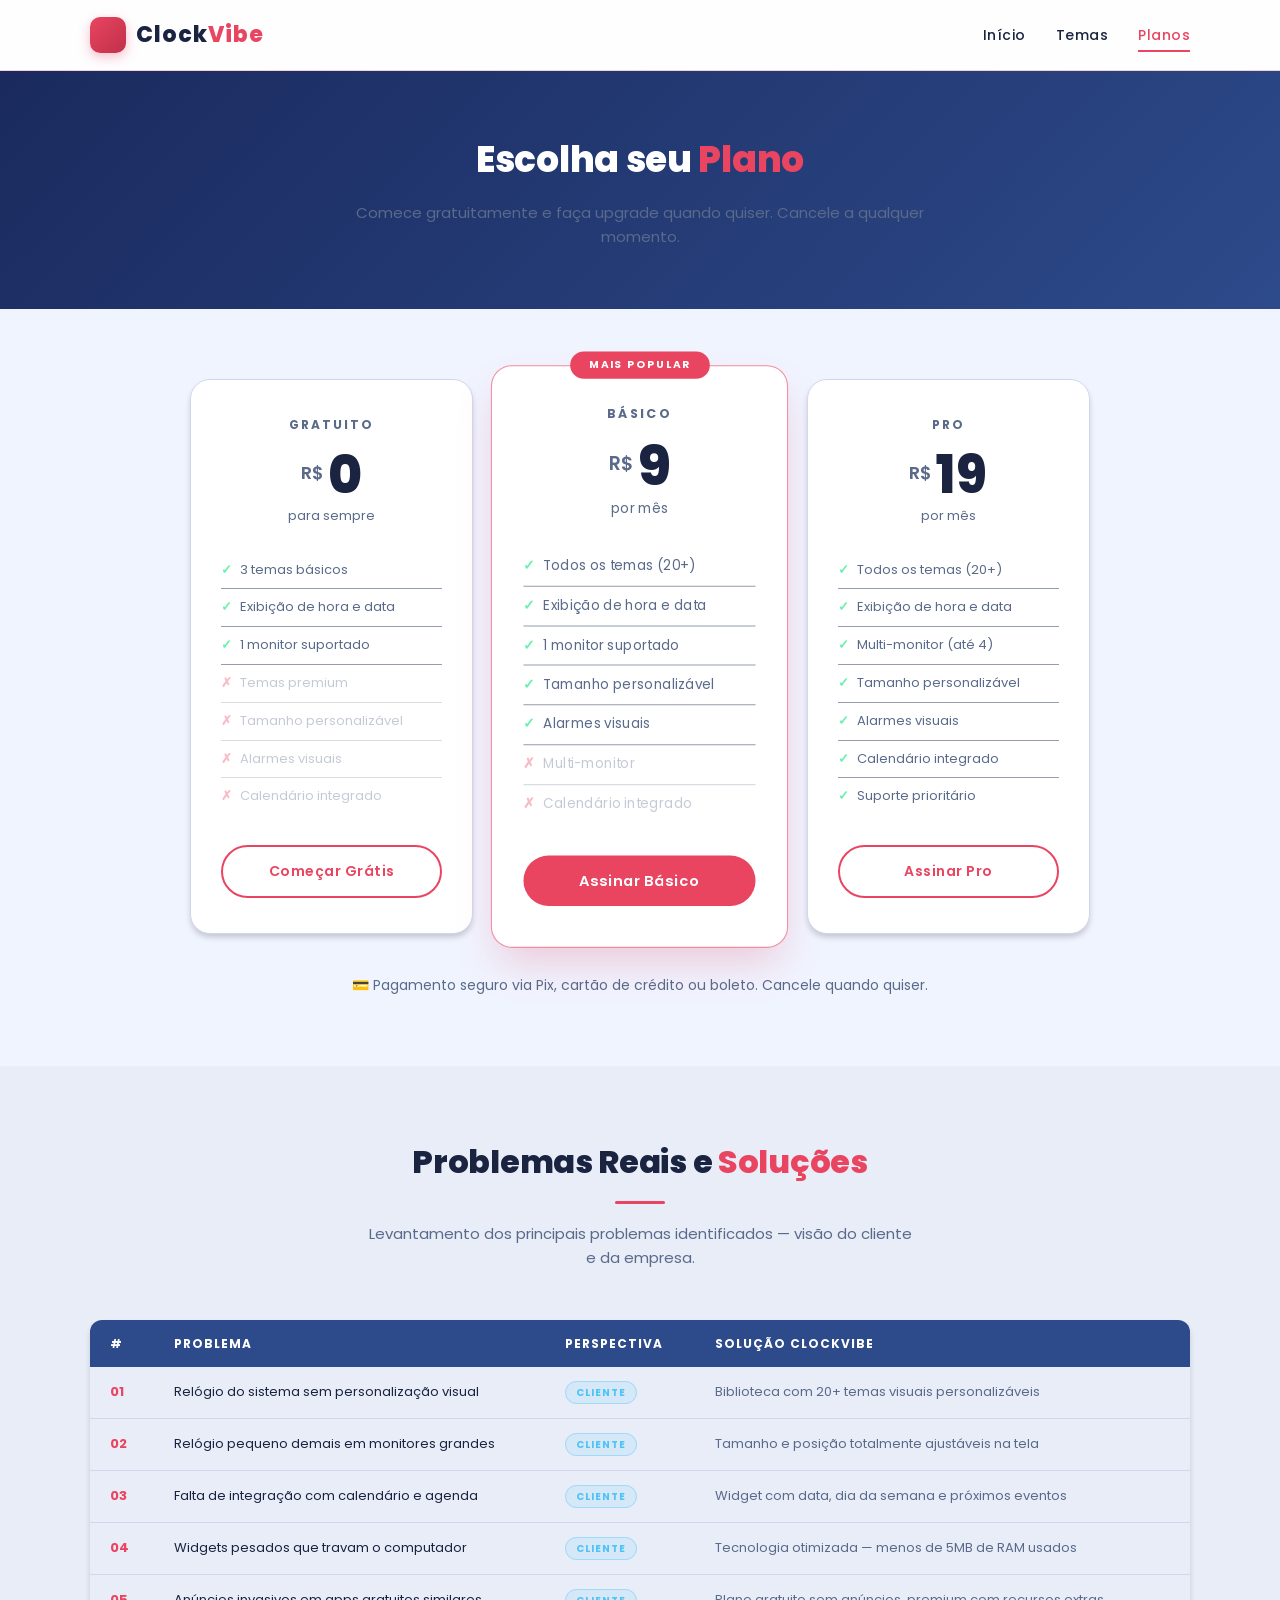
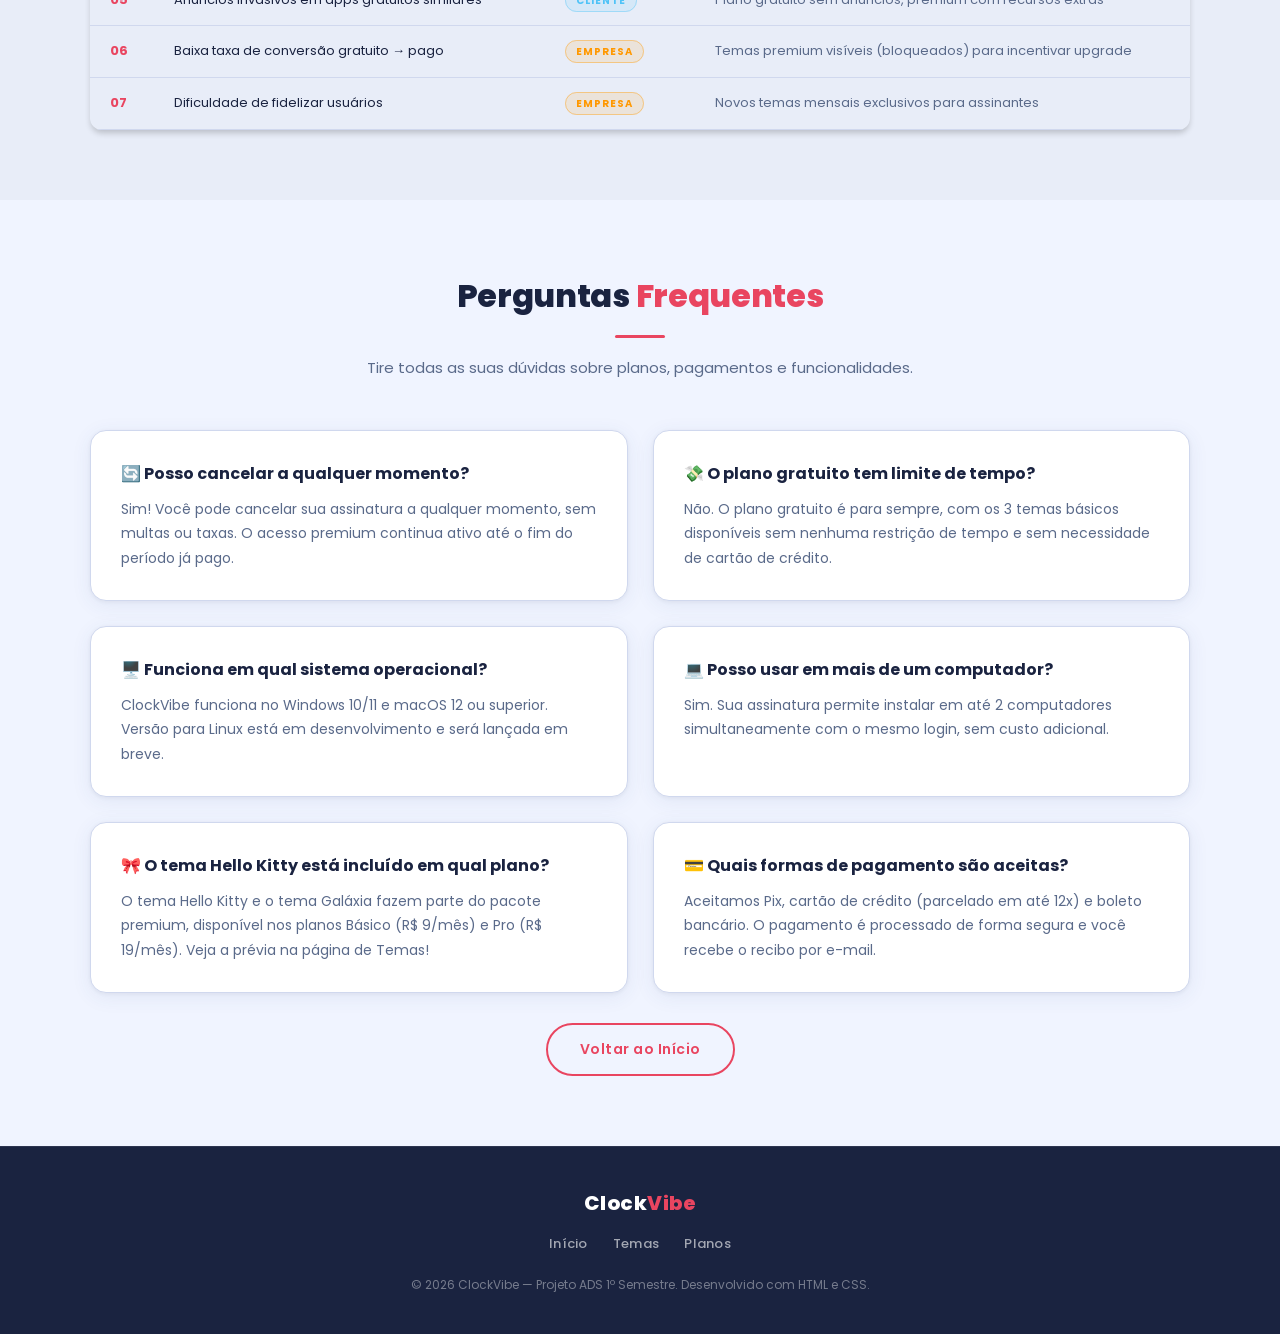
==== planos.html @ 9e8226c7 "Adicionar planos.html — Projeto ADS" ====
<!DOCTYPE html>
<html lang="pt-BR">
<head>
    <meta charset="UTF-8">
    <meta name="viewport" content="width=device-width, initial-scale=1.0">
    <title>Planos — ClockVibe</title>
    <link href="https://fonts.googleapis.com/css2?family=Poppins:wght@300;400;500;600;700;800&display=swap" rel="stylesheet">
    <link rel="stylesheet" href="css/style.css">
</head>
<body>

    <!-- ===== CABEÇALHO ===== -->
    <header>
        <div class="header-container">
            <a href="index.html" class="logo">
                <div class="logo-icone-box">
                    <i class="fa-solid fa-clock"></i>
                </div>
                <span class="logo-texto">Clock<span>Vibe</span></span>
            </a>
            <nav>
                <ul>
                    <li><a href="index.html">Início</a></li>
                    <li><a href="temas.html">Temas</a></li>
                    <li><a href="planos.html" class="ativo">Planos</a></li>
                </ul>
            </nav>
        </div>
    </header>

    <!-- ===== HERO DA PÁGINA ===== -->
    <div class="page-hero">
        <h1>Escolha seu <span>Plano</span></h1>
        <p>Comece gratuitamente e faça upgrade quando quiser. Cancele a qualquer momento.</p>
    </div>

    <!-- ===== PLANOS ===== -->
    <section>
        <div class="container">
            <div class="grade-planos">

                <!-- Plano Gratuito -->
                <div class="plano-card">
                    <div class="plano-nome">Gratuito</div>
                    <div class="plano-preco">
                        <span class="cifrao">R$</span>
                        <span class="valor">0</span>
                        <span class="periodo">para sempre</span>
                    </div>
                    <ul class="plano-lista">
                        <li>3 temas básicos</li>
                        <li>Exibição de hora e data</li>
                        <li>1 monitor suportado</li>
                        <li class="indisponivel">Temas premium</li>
                        <li class="indisponivel">Tamanho personalizável</li>
                        <li class="indisponivel">Alarmes visuais</li>
                        <li class="indisponivel">Calendário integrado</li>
                    </ul>
                    <a href="temas.html" class="btn btn-outline" style="width: 100%; text-align: center;">Começar Grátis</a>
                </div>

                <!-- Plano Básico (destaque) -->
                <div class="plano-card destaque">
                    <span class="plano-popular">Mais Popular</span>
                    <div class="plano-nome">Básico</div>
                    <div class="plano-preco">
                        <span class="cifrao">R$</span>
                        <span class="valor">9</span>
                        <span class="periodo">por mês</span>
                    </div>
                    <ul class="plano-lista">
                        <li>Todos os temas (20+)</li>
                        <li>Exibição de hora e data</li>
                        <li>1 monitor suportado</li>
                        <li>Tamanho personalizável</li>
                        <li>Alarmes visuais</li>
                        <li class="indisponivel">Multi-monitor</li>
                        <li class="indisponivel">Calendário integrado</li>
                    </ul>
                    <a href="temas.html" class="btn btn-primario" style="width: 100%; text-align: center;">Assinar Básico</a>
                </div>

                <!-- Plano Pro -->
                <div class="plano-card">
                    <div class="plano-nome">Pro</div>
                    <div class="plano-preco">
                        <span class="cifrao">R$</span>
                        <span class="valor">19</span>
                        <span class="periodo">por mês</span>
                    </div>
                    <ul class="plano-lista">
                        <li>Todos os temas (20+)</li>
                        <li>Exibição de hora e data</li>
                        <li>Multi-monitor (até 4)</li>
                        <li>Tamanho personalizável</li>
                        <li>Alarmes visuais</li>
                        <li>Calendário integrado</li>
                        <li>Suporte prioritário</li>
                    </ul>
                    <a href="temas.html" class="btn btn-outline" style="width: 100%; text-align: center;">Assinar Pro</a>
                </div>

            </div>

            <!-- Nota sobre pagamento -->
            <div class="centralizado" style="margin-top: 40px;">
                <p style="color: var(--cor-texto-suave); font-size: 14px;">
                    💳 Pagamento seguro via Pix, cartão de crédito ou boleto. Cancele quando quiser.
                </p>
            </div>
        </div>
    </section>

    <!-- ===== PROBLEMAS E SOLUÇÕES (tabela completa) ===== -->
    <section class="secao-escura">
        <div class="container">
            <div class="titulo-secao">
                <h2>Problemas Reais e <span>Soluções</span></h2>
                <div class="linha-divisoria"></div>
                <p>Levantamento dos principais problemas identificados — visão do cliente e da empresa.</p>
            </div>

            <table class="tabela-problemas">
                <thead>
                    <tr>
                        <th>#</th>
                        <th>Problema</th>
                        <th>Perspectiva</th>
                        <th>Solução ClockVibe</th>
                    </tr>
                </thead>
                <tbody>
                    <tr>
                        <td style="color: var(--cor-destaque); font-weight: 700;">01</td>
                        <td style="color: var(--cor-texto);">Relógio do sistema sem personalização visual</td>
                        <td><span class="tag-cliente">Cliente</span></td>
                        <td>Biblioteca com 20+ temas visuais personalizáveis</td>
                    </tr>
                    <tr>
                        <td style="color: var(--cor-destaque); font-weight: 700;">02</td>
                        <td style="color: var(--cor-texto);">Relógio pequeno demais em monitores grandes</td>
                        <td><span class="tag-cliente">Cliente</span></td>
                        <td>Tamanho e posição totalmente ajustáveis na tela</td>
                    </tr>
                    <tr>
                        <td style="color: var(--cor-destaque); font-weight: 700;">03</td>
                        <td style="color: var(--cor-texto);">Falta de integração com calendário e agenda</td>
                        <td><span class="tag-cliente">Cliente</span></td>
                        <td>Widget com data, dia da semana e próximos eventos</td>
                    </tr>
                    <tr>
                        <td style="color: var(--cor-destaque); font-weight: 700;">04</td>
                        <td style="color: var(--cor-texto);">Widgets pesados que travam o computador</td>
                        <td><span class="tag-cliente">Cliente</span></td>
                        <td>Tecnologia otimizada — menos de 5MB de RAM usados</td>
                    </tr>
                    <tr>
                        <td style="color: var(--cor-destaque); font-weight: 700;">05</td>
                        <td style="color: var(--cor-texto);">Anúncios invasivos em apps gratuitos similares</td>
                        <td><span class="tag-cliente">Cliente</span></td>
                        <td>Plano gratuito sem anúncios, premium com recursos extras</td>
                    </tr>
                    <tr>
                        <td style="color: var(--cor-destaque); font-weight: 700;">06</td>
                        <td style="color: var(--cor-texto);">Baixa taxa de conversão gratuito → pago</td>
                        <td><span class="tag-empresa">Empresa</span></td>
                        <td>Temas premium visíveis (bloqueados) para incentivar upgrade</td>
                    </tr>
                    <tr>
                        <td style="color: var(--cor-destaque); font-weight: 700;">07</td>
                        <td style="color: var(--cor-texto);">Dificuldade de fidelizar usuários</td>
                        <td><span class="tag-empresa">Empresa</span></td>
                        <td>Novos temas mensais exclusivos para assinantes</td>
                    </tr>
                </tbody>
            </table>
        </div>
    </section>

    <!-- ===== FAQ ===== -->
    <section>
        <div class="container">
            <div class="titulo-secao">
                <h2>Perguntas <span>Frequentes</span></h2>
                <div class="linha-divisoria"></div>
                <p>Tire todas as suas dúvidas sobre planos, pagamentos e funcionalidades.</p>
            </div>

            <div class="grid-2">
                <div class="card">
                    <h3>🔄 Posso cancelar a qualquer momento?</h3>
                    <p>Sim! Você pode cancelar sua assinatura a qualquer momento, sem multas ou taxas. O acesso premium continua ativo até o fim do período já pago.</p>
                </div>
                <div class="card">
                    <h3>💸 O plano gratuito tem limite de tempo?</h3>
                    <p>Não. O plano gratuito é para sempre, com os 3 temas básicos disponíveis sem nenhuma restrição de tempo e sem necessidade de cartão de crédito.</p>
                </div>
                <div class="card">
                    <h3>🖥️ Funciona em qual sistema operacional?</h3>
                    <p>ClockVibe funciona no Windows 10/11 e macOS 12 ou superior. Versão para Linux está em desenvolvimento e será lançada em breve.</p>
                </div>
                <div class="card">
                    <h3>💻 Posso usar em mais de um computador?</h3>
                    <p>Sim. Sua assinatura permite instalar em até 2 computadores simultaneamente com o mesmo login, sem custo adicional.</p>
                </div>
                <div class="card">
                    <h3>🎀 O tema Hello Kitty está incluído em qual plano?</h3>
                    <p>O tema Hello Kitty e o tema Galáxia fazem parte do pacote premium, disponível nos planos Básico (R$ 9/mês) e Pro (R$ 19/mês). Veja a prévia na página de Temas!</p>
                </div>
                <div class="card">
                    <h3>💳 Quais formas de pagamento são aceitas?</h3>
                    <p>Aceitamos Pix, cartão de crédito (parcelado em até 12x) e boleto bancário. O pagamento é processado de forma segura e você recebe o recibo por e-mail.</p>
                </div>
            </div>

            <div class="centralizado margem-topo">
                <a href="index.html" class="btn btn-outline">Voltar ao Início</a>
            </div>
        </div>
    </section>

    <!-- ===== RODAPÉ ===== -->
    <footer>
        <div class="footer-container">
            <div class="footer-logo">Clock<span>Vibe</span></div>
            <div class="footer-links">
                <a href="index.html">Início</a>
                <a href="temas.html">Temas</a>
                <a href="planos.html">Planos</a>
            </div>
            <p class="footer-copy">© 2026 ClockVibe — Projeto ADS 1º Semestre. Desenvolvido com HTML e CSS.</p>
        </div>
    </footer>

</body>
</html>
---- css/style.css ----
/* ============================================
   ClockVibe — Estilos Globais (Versão Melhorada)
   Projeto ADS — 1º Semestre
   Melhorias: Google Fonts (Poppins), sombras suaves,
   scroll suave, glassmorphism, animação de pulso
   ============================================ */

/* Scroll suave em toda a página */
html {
    scroll-behavior: smooth;
}

/* Reset básico */
* {
    margin: 0;
    padding: 0;
    box-sizing: border-box;
}

/* Variáveis de cor — Versão Clara e Moderna */
:root {
    --cor-primaria: #f0f4ff;       /* fundo geral: azul bem claro */
    --cor-secundaria: #e8edf8;     /* fundo alternado: levemente mais escuro */
    --cor-destaque: #e94560;       /* vermelho-rosa vibrante */
    --cor-destaque2: #2d4a8a;      /* azul médio para gradientes */
    --cor-texto: #1a2340;          /* texto principal: azul-escuro legível */
    --cor-texto-suave: #5a6a8a;    /* texto secundário: azul-acinzentado */
    --cor-branco: #ffffff;
    --cor-card: #ffffff;           /* cards brancos com sombra */
    --cor-borda: #d0d8ee;          /* borda suave azulada */
    /* Fonte melhorada: Poppins do Google Fonts */
    --fonte-principal: 'Poppins', 'Segoe UI', Tahoma, sans-serif;
}

/* Corpo da página */
body {
    font-family: var(--fonte-principal);
    background-color: var(--cor-primaria);
    color: var(--cor-texto);
    line-height: 1.6;
}

/* ============================================
   CABEÇALHO / NAVEGAÇÃO
   ============================================ */

header {
    background-color: rgba(255, 255, 255, 0.88);
    /* Glassmorphism no header */
    backdrop-filter: blur(12px);
    -webkit-backdrop-filter: blur(12px);
    border-bottom: 1px solid rgba(233, 69, 96, 0.25);
    padding: 0 40px;
    position: sticky;
    top: 0;
    z-index: 100;
}

.header-container {
    max-width: 1100px;
    margin: 0 auto;
    display: flex;
    align-items: center;
    justify-content: space-between;
    height: 70px;
}

.logo {
    display: flex;
    align-items: center;
    gap: 10px;
    text-decoration: none;
}

.logo-icone {
    font-size: 28px;
}

.logo-texto {
    font-size: 22px;
    font-weight: 800;
    color: var(--cor-texto);
    letter-spacing: 1px;
}

.logo-texto span {
    color: var(--cor-destaque);
}

nav ul {
    list-style: none;
    display: flex;
    gap: 30px;
}

nav ul li a {
    text-decoration: none;
    color: var(--cor-texto);
    font-size: 14px;
    font-weight: 500;
    padding: 5px 0;
    border-bottom: 2px solid transparent;
    transition: color 0.3s, border-color 0.3s;
    letter-spacing: 0.5px;
}

nav ul li a:hover,
nav ul li a.ativo {
    color: var(--cor-destaque);
    border-bottom-color: var(--cor-destaque);
}

/* ============================================
   HERO — SEÇÃO PRINCIPAL
   ============================================ */

.hero {
    background: linear-gradient(135deg, #1a2a5e 0%, #2d4a8a 50%, #e94560 100%);
    padding: 80px 40px;
    text-align: center;
}

.hero-container {
    max-width: 800px;
    margin: 0 auto;
}

.hero-badge {
    display: inline-block;
    background-color: var(--cor-destaque);
    color: var(--cor-branco);
    font-size: 11px;
    font-weight: 700;
    letter-spacing: 2px;
    text-transform: uppercase;
    padding: 5px 16px;
    border-radius: 50px;
    margin-bottom: 20px;
}

.hero h1 {
    font-size: 48px;
    font-weight: 800;
    color: var(--cor-branco);
    margin-bottom: 20px;
    line-height: 1.2;
    letter-spacing: -0.5px;
}

.hero h1 span {
    color: var(--cor-destaque);
}

.hero p {
    font-size: 17px;
    color: var(--cor-texto-suave);
    margin-bottom: 35px;
    max-width: 600px;
    margin-left: auto;
    margin-right: auto;
    font-weight: 400;
}

/* Relógio decorativo com animação de pulso */
.relogio-demo {
    background-color: rgba(0, 0, 0, 0.4);
    border: 1px solid rgba(233, 69, 96, 0.5);
    border-radius: 20px;
    padding: 30px 50px;
    display: inline-block;
    margin-bottom: 35px;
    /* Glassmorphism */
    backdrop-filter: blur(10px);
    -webkit-backdrop-filter: blur(10px);
    /* Animação de pulso */
    animation: pulso 3s infinite ease-in-out;
}

/* Animação de pulso — @keyframes */
@keyframes pulso {
    0%   { transform: scale(1);    box-shadow: 0 0 20px rgba(233, 69, 96, 0.2); }
    50%  { transform: scale(1.02); box-shadow: 0 0 45px rgba(233, 69, 96, 0.5); }
    100% { transform: scale(1);    box-shadow: 0 0 20px rgba(233, 69, 96, 0.2); }
}

.relogio-demo .hora {
    font-size: 64px;
    font-weight: 300;
    letter-spacing: 8px;
    color: var(--cor-destaque);
    font-variant-numeric: tabular-nums;
}

.relogio-demo .data {
    font-size: 14px;
    color: var(--cor-texto-suave);
    letter-spacing: 3px;
    text-transform: uppercase;
    margin-top: 5px;
    font-weight: 400;
}

/* ============================================
   BOTÕES (arredondados — pill style)
   ============================================ */

.btn {
    display: inline-block;
    padding: 13px 32px;
    border-radius: 50px;
    font-size: 14px;
    font-weight: 600;
    text-decoration: none;
    transition: transform 0.2s, box-shadow 0.2s, background-color 0.3s;
    cursor: pointer;
    letter-spacing: 0.5px;
}

.btn:hover {
    transform: translateY(-3px);
    box-shadow: 0 8px 25px rgba(0, 0, 0, 0.3);
}

.btn-primario {
    background-color: var(--cor-destaque);
    color: var(--cor-branco);
}

.btn-primario:hover {
    background-color: #c73652;
}

.btn-secundario {
    background-color: transparent;
    color: var(--cor-branco);
    border: 2px solid rgba(255, 255, 255, 0.6);
}

.btn-secundario:hover {
    background-color: rgba(255, 255, 255, 0.1);
    border-color: var(--cor-branco);
}

.btn-outline {
    background-color: transparent;
    color: var(--cor-destaque);
    border: 2px solid var(--cor-destaque);
}

.btn-outline:hover {
    background-color: var(--cor-destaque);
    color: var(--cor-branco);
}

.grupo-botoes {
    display: flex;
    gap: 15px;
    justify-content: center;
    flex-wrap: wrap;
}

/* ============================================
   SEÇÕES GERAIS
   ============================================ */

section {
    padding: 70px 40px;
}

.container {
    max-width: 1100px;
    margin: 0 auto;
}

.titulo-secao {
    text-align: center;
    margin-bottom: 50px;
}

.titulo-secao h2 {
    font-size: 32px;
    font-weight: 800;
    color: var(--cor-texto);
    margin-bottom: 12px;
    letter-spacing: -0.3px;
}

.titulo-secao h2 span {
    color: var(--cor-destaque);
}

.titulo-secao p {
    font-size: 15px;
    color: var(--cor-texto-suave);
    max-width: 550px;
    margin: 0 auto;
    font-weight: 400;
}

.linha-divisoria {
    width: 50px;
    height: 3px;
    background-color: var(--cor-destaque);
    margin: 14px auto 18px;
    border-radius: 2px;
}

/* ============================================
   CARDS (com sombras suaves melhoradas)
   ============================================ */

.grid-3 {
    display: grid;
    grid-template-columns: repeat(3, 1fr);
    gap: 25px;
}

.grid-2 {
    display: grid;
    grid-template-columns: repeat(2, 1fr);
    gap: 25px;
}

.card {
    background-color: var(--cor-card);
    border: 1px solid var(--cor-borda);
    border-radius: 16px;
    padding: 30px;
    /* Sombra suave em camadas */
    box-shadow: 0 4px 20px rgba(45, 74, 138, 0.08), 0 1px 4px rgba(0,0,0,0.05);
    transition: transform 0.3s, box-shadow 0.3s, border-color 0.3s;
}

.card:hover {
    transform: translateY(-6px);
    border-color: rgba(233, 69, 96, 0.3);
    /* Sombra mais intensa no hover */
    box-shadow: 0 20px 40px -8px rgba(45, 74, 138, 0.18), 0 8px 16px -4px rgba(233, 69, 96, 0.12);
}

.card-icone {
    font-size: 36px;
    margin-bottom: 15px;
}

.card h3 {
    font-size: 16px;
    font-weight: 700;
    color: var(--cor-texto);
    margin-bottom: 10px;
}

.card p {
    font-size: 14px;
    color: var(--cor-texto-suave); /* já é azul-acinzentado legível */
    line-height: 1.75;
    font-weight: 400;
}

/* ============================================
   SEÇÃO DE PROBLEMAS E SOLUÇÕES
   ============================================ */

.secao-escura {
    background-color: #e8edf8;
}

.problema-item {
    background-color: #ffffff;
    backdrop-filter: none;
    border-left: 4px solid var(--cor-destaque);
    border-radius: 0 12px 12px 0;
    padding: 20px 25px;
    margin-bottom: 16px;
    box-shadow: 0 4px 6px -1px rgba(0, 0, 0, 0.2);
    transition: transform 0.2s;
}

.problema-item:hover {
    transform: translateX(4px);
}

.problema-item h4 {
    font-size: 15px;
    font-weight: 700;
    color: var(--cor-texto);
    margin-bottom: 6px;
}

.problema-item p {
    font-size: 14px;
    color: var(--cor-texto-suave);
    margin-bottom: 10px;
    font-weight: 400;
}

.solucao-tag {
    display: inline-block;
    background-color: rgba(233, 69, 96, 0.12);
    color: var(--cor-destaque);
    font-size: 12px;
    font-weight: 600;
    padding: 4px 14px;
    border-radius: 50px;
    border: 1px solid rgba(233, 69, 96, 0.4);
}

/* ============================================
   TEMAS DE RELÓGIO
   ============================================ */

.grade-temas {
    display: grid;
    grid-template-columns: repeat(3, 1fr);
    gap: 25px;
}

.tema-card {
    border-radius: 16px;
    overflow: hidden;
    border: 1px solid var(--cor-borda);
    box-shadow: 0 4px 6px -1px rgba(0, 0, 0, 0.2);
    transition: transform 0.3s, box-shadow 0.3s, border-color 0.3s;
    cursor: pointer;
}

.tema-card:hover {
    transform: translateY(-8px);
    border-color: rgba(233, 69, 96, 0.5);
    box-shadow: 0 20px 40px -8px rgba(0, 0, 0, 0.5);
}

.tema-preview {
    padding: 30px 20px;
    text-align: center;
    min-height: 140px;
    display: flex;
    flex-direction: column;
    align-items: center;
    justify-content: center;
}

.tema-preview .hora-tema {
    font-size: 36px;
    font-weight: 300;
    letter-spacing: 4px;
    margin-bottom: 5px;
    font-family: 'Poppins', sans-serif;
}

.tema-preview .data-tema {
    font-size: 11px;
    letter-spacing: 2px;
    text-transform: uppercase;
    opacity: 0.7;
}

/* Tema Noturno */
.tema-noturno .tema-preview {
    background: linear-gradient(135deg, #0d0d1a, #1a0533);
}
.tema-noturno .hora-tema { color: #e94560; }
.tema-noturno .data-tema { color: #a080c0; }

/* Tema Oceano */
.tema-oceano .tema-preview {
    background: linear-gradient(135deg, #0a1628, #0d3b6e);
}
.tema-oceano .hora-tema { color: #4fc3f7; }
.tema-oceano .data-tema { color: #81d4fa; }

/* Tema Floresta */
.tema-floresta .tema-preview {
    background: linear-gradient(135deg, #0d1f0d, #1b4332);
}
.tema-floresta .hora-tema { color: #69f0ae; }
.tema-floresta .data-tema { color: #a5d6a7; }

/* Tema Pôr do Sol */
.tema-pordosol .tema-preview {
    background: linear-gradient(135deg, #1a0a00, #3d1a00);
}
.tema-pordosol .hora-tema { color: #ff9800; }
.tema-pordosol .data-tema { color: #ffcc80; }

/* Tema Minimalista */
.tema-minimalista .tema-preview {
    background: linear-gradient(135deg, #1a1a1a, #2d2d2d);
}
.tema-minimalista .hora-tema { color: #ffffff; }
.tema-minimalista .data-tema { color: #888888; }

/* Tema Neon */
.tema-neon .tema-preview {
    background: linear-gradient(135deg, #000000, #0a0a1a);
}
.tema-neon .hora-tema { color: #00ff88; text-shadow: 0 0 12px #00ff88; }
.tema-neon .data-tema { color: #00ccff; text-shadow: 0 0 6px #00ccff; }

/* Tema Hello Kitty */
.tema-hellokitty .tema-preview {
    background: linear-gradient(135deg, #ffe0f0, #ffb3d9);
}
.tema-hellokitty .hora-tema { color: #d63384; font-weight: 700; }
.tema-hellokitty .data-tema { color: #e91e8c; }
.tema-hellokitty .tema-preview::after {
    content: '🎀';
    font-size: 26px;
    display: block;
    margin-top: 8px;
}

/* Tema Galáxia */
.tema-galaxia .tema-preview {
    background: linear-gradient(135deg, #0d0221, #1a0533, #2d1b69);
}
.tema-galaxia .hora-tema { color: #e040fb; text-shadow: 0 0 14px #e040fb; }
.tema-galaxia .data-tema { color: #b39ddb; }

/* Glassmorphism na info do tema */
.tema-info {
    background-color: #ffffff;
    backdrop-filter: none;
    border-top: 1px solid var(--cor-borda);
    padding: 15px 20px;
    display: flex;
    align-items: center;
    justify-content: space-between;
}

.tema-info h4 {
    font-size: 14px;
    font-weight: 700;
    color: var(--cor-texto);
}

.tema-badge {
    font-size: 10px;
    font-weight: 700;
    padding: 3px 12px;
    border-radius: 50px;
    text-transform: uppercase;
    letter-spacing: 1px;
}

.badge-gratis {
    background-color: rgba(105, 240, 174, 0.12);
    color: #69f0ae;
    border: 1px solid rgba(105, 240, 174, 0.4);
}

.badge-premium {
    background-color: rgba(233, 69, 96, 0.12);
    color: var(--cor-destaque);
    border: 1px solid rgba(233, 69, 96, 0.4);
}

/* ============================================
   PLANOS DE ASSINATURA
   ============================================ */

.grade-planos {
    display: grid;
    grid-template-columns: repeat(3, 1fr);
    gap: 25px;
    max-width: 900px;
    margin: 0 auto;
}

.plano-card {
    background-color: #ffffff;
    backdrop-filter: none;
    border: 1px solid var(--cor-borda);
    border-radius: 20px;
    padding: 35px 30px;
    text-align: center;
    position: relative;
    box-shadow: 0 4px 6px -1px rgba(0, 0, 0, 0.2);
    transition: transform 0.3s, box-shadow 0.3s;
}

.plano-card:hover {
    transform: translateY(-6px);
    box-shadow: 0 20px 40px -8px rgba(0, 0, 0, 0.4);
}

.plano-card.destaque {
    border-color: rgba(233, 69, 96, 0.6);
    transform: scale(1.05);
    box-shadow: 0 20px 40px -8px rgba(233, 69, 96, 0.25);
}

.plano-card.destaque:hover {
    transform: scale(1.05) translateY(-6px);
}

.plano-popular {
    position: absolute;
    top: -14px;
    left: 50%;
    transform: translateX(-50%);
    background-color: var(--cor-destaque);
    color: var(--cor-branco);
    font-size: 10px;
    font-weight: 700;
    letter-spacing: 1.5px;
    text-transform: uppercase;
    padding: 5px 18px;
    border-radius: 50px;
}

.plano-nome {
    font-size: 12px;
    font-weight: 700;
    letter-spacing: 2px;
    text-transform: uppercase;
    color: var(--cor-texto-suave);
    margin-bottom: 15px;
}

.plano-preco {
    margin-bottom: 25px;
}

.plano-preco .cifrao {
    font-size: 18px;
    font-weight: 600;
    color: var(--cor-texto-suave);
    vertical-align: top;
    margin-top: 10px;
    display: inline-block;
}

.plano-preco .valor {
    font-size: 52px;
    font-weight: 800;
    color: var(--cor-texto);
    line-height: 1;
}

.plano-preco .periodo {
    font-size: 13px;
    color: var(--cor-texto-suave);
    display: block;
    margin-top: 5px;
    font-weight: 400;
}

.plano-lista {
    list-style: none;
    margin-bottom: 30px;
    text-align: left;
}

.plano-lista li {
    font-size: 13px;
    color: var(--cor-texto-suave);
    padding: 8px 0;
    border-bottom: 1px solid rgba(42, 58, 92, 0.5);
    display: flex;
    align-items: center;
    gap: 8px;
    font-weight: 400;
}

.plano-lista li:last-child {
    border-bottom: none;
}

.plano-lista li::before {
    content: "✓";
    color: #69f0ae;
    font-weight: 700;
    flex-shrink: 0;
}

.plano-lista li.indisponivel {
    opacity: 0.35;
}

.plano-lista li.indisponivel::before {
    content: "✗";
    color: var(--cor-destaque);
}

/* ============================================
   RODAPÉ
   ============================================ */

footer {
    background-color: #1a2340;
    border-top: 1px solid rgba(255,255,255,0.08);
    padding: 40px;
    text-align: center;
}

.footer-container {
    max-width: 1100px;
    margin: 0 auto;
}

.footer-logo {
    font-size: 20px;
    font-weight: 800;
    color: #ffffff;
    margin-bottom: 15px;
    letter-spacing: 0.5px;
}

.footer-logo span {
    color: var(--cor-destaque);
}

.footer-links {
    display: flex;
    justify-content: center;
    gap: 25px;
    margin-bottom: 20px;
    flex-wrap: wrap;
}

.footer-links a {
    text-decoration: none;
    color: rgba(255,255,255,0.6);
    font-size: 13px;
    font-weight: 500;
    transition: color 0.3s;
    letter-spacing: 0.3px;
}

.footer-links a:hover {
    color: var(--cor-destaque);
}

.footer-copy {
    font-size: 12px;
    color: rgba(255,255,255,0.4);
    font-weight: 400;
}

/* ============================================
   PAGE HERO
   ============================================ */

.page-hero {
    background: linear-gradient(135deg, #1a2a5e, #2d4a8a);
    padding: 60px 40px;
    text-align: center;
}

.page-hero h1 {
    font-size: 36px;
    font-weight: 800;
    color: #ffffff;
    margin-bottom: 12px;
    letter-spacing: -0.3px;
}

.page-hero h1 span {
    color: var(--cor-destaque);
}

.page-hero p {
    font-size: 15px;
    color: var(--cor-texto-suave);
    max-width: 600px;
    margin: 0 auto;
    font-weight: 400;
}

/* ============================================
   TABELA DE PROBLEMAS
   ============================================ */

.tabela-problemas {
    width: 100%;
    border-collapse: collapse;
    margin-top: 20px;
    border-radius: 12px;
    overflow: hidden;
    box-shadow: 0 4px 6px -1px rgba(0, 0, 0, 0.2);
}

.tabela-problemas th {
    background-color: var(--cor-destaque2);
    color: var(--cor-branco);
    padding: 14px 20px;
    text-align: left;
    font-size: 12px;
    font-weight: 700;
    letter-spacing: 1px;
    text-transform: uppercase;
}

.tabela-problemas td {
    padding: 15px 20px;
    border-bottom: 1px solid var(--cor-borda);
    font-size: 13px;
    color: var(--cor-texto-suave);
    vertical-align: top;
    font-weight: 400;
}

.tabela-problemas tr:hover td {
    background-color: rgba(255, 255, 255, 0.03);
}

.tag-cliente {
    background-color: rgba(79, 195, 247, 0.12);
    color: #4fc3f7;
    border: 1px solid rgba(79, 195, 247, 0.4);
    font-size: 10px;
    font-weight: 700;
    padding: 3px 10px;
    border-radius: 50px;
    text-transform: uppercase;
    letter-spacing: 1px;
    white-space: nowrap;
}

.tag-empresa {
    background-color: rgba(255, 152, 0, 0.12);
    color: #ff9800;
    border: 1px solid rgba(255, 152, 0, 0.4);
    font-size: 10px;
    font-weight: 700;
    padding: 3px 10px;
    border-radius: 50px;
    text-transform: uppercase;
    letter-spacing: 1px;
    white-space: nowrap;
}

/* ============================================
   UTILITÁRIOS
   ============================================ */

.texto-destaque { color: var(--cor-destaque); }
.texto-suave    { color: var(--cor-texto-suave); }
.margem-topo    { margin-top: 30px; }
.centralizado   { text-align: center; }

.separador {
    height: 1px;
    background-color: var(--cor-borda);
    margin: 40px 0;
}

/* ============================================
   RESPONSIVIDADE — MEDIA QUERIES
   Funciona em celular, tablet e desktop
   ============================================ */

/* ---- TABLET (até 900px) ---- */
@media (max-width: 900px) {

    .hero h1 {
        font-size: 36px;
    }

    .relogio-demo .hora {
        font-size: 48px;
        letter-spacing: 5px;
    }

    .grid-3 {
        grid-template-columns: repeat(2, 1fr);
    }

    .grade-temas {
        grid-template-columns: repeat(2, 1fr);
    }

    .grade-planos {
        grid-template-columns: repeat(2, 1fr);
    }

    .plano-card.destaque {
        transform: scale(1);
    }

    .plano-card.destaque:hover {
        transform: translateY(-6px);
    }
}

/* ---- CELULAR (até 600px) ---- */
@media (max-width: 600px) {

    /* Header */
    header {
        padding: 0 20px;
    }

    .header-container {
        flex-direction: column;
        height: auto;
        padding: 15px 0;
        gap: 12px;
    }

    nav ul {
        gap: 18px;
        flex-wrap: wrap;
        justify-content: center;
    }

    nav ul li a {
        font-size: 13px;
    }

    /* Hero */
    .hero {
        padding: 50px 20px;
    }

    .hero h1 {
        font-size: 28px;
    }

    .hero p {
        font-size: 14px;
    }

    .relogio-demo {
        padding: 20px 30px;
    }

    .relogio-demo .hora {
        font-size: 38px;
        letter-spacing: 4px;
    }

    .relogio-demo .data {
        font-size: 11px;
        letter-spacing: 2px;
    }

    .grupo-botoes {
        flex-direction: column;
        align-items: center;
    }

    .btn {
        width: 100%;
        text-align: center;
    }

    /* Seções */
    section {
        padding: 50px 20px;
    }

    .titulo-secao h2 {
        font-size: 24px;
    }

    /* Grids — tudo em 1 coluna no celular */
    .grid-3 {
        grid-template-columns: 1fr;
    }

    .grid-2 {
        grid-template-columns: 1fr;
    }

    .grade-temas {
        grid-template-columns: 1fr;
    }

    /* Planos — 1 coluna */
    .grade-planos {
        grid-template-columns: 1fr;
        max-width: 100%;
    }

    .plano-card.destaque {
        transform: scale(1);
    }

    /* Page hero */
    .page-hero {
        padding: 40px 20px;
    }

    .page-hero h1 {
        font-size: 26px;
    }

    /* Tabela — scroll horizontal no celular */
    .tabela-problemas {
        display: block;
        overflow-x: auto;
        white-space: nowrap;
    }

    /* Rodapé */
    footer {
        padding: 30px 20px;
    }

    .footer-links {
        gap: 15px;
    }
}

/* ============================================
   MELHORIAS VISUAIS EXTRAS — ClockVibe
   ============================================ */

/* Label "AO VIVO" no relógio */
.relogio-label {
    font-size: 10px;
    font-weight: 700;
    letter-spacing: 2px;
    color: #69f0ae;
    text-transform: uppercase;
    margin-bottom: 8px;
    display: flex;
    align-items: center;
    justify-content: center;
    gap: 6px;
}

/* Seção de estatísticas */
.secao-stats {
    background: linear-gradient(135deg, #1a2a5e, #2d4a8a);
    padding: 40px;
    border-top: 1px solid rgba(233,69,96,0.2);
    border-bottom: 1px solid rgba(233,69,96,0.2);
}

.stats-grid {
    max-width: 1100px;
    margin: 0 auto;
    display: grid;
    grid-template-columns: repeat(4, 1fr);
    gap: 20px;
    text-align: center;
}

.stat-box {
    padding: 20px;
}

.stat-numero {
    display: block;
    font-size: 38px;
    font-weight: 800;
    color: var(--cor-destaque);
    line-height: 1;
    margin-bottom: 6px;
}

.stat-label {
    font-size: 13px;
    color: var(--cor-texto-suave);
    font-weight: 400;
    letter-spacing: 0.3px;
}

/* FAQ cards com ícone lateral */
.faq-card {
    display: flex;
    flex-direction: column;
    gap: 10px;
}

.faq-icone {
    width: 44px;
    height: 44px;
    background: rgba(233, 69, 96, 0.12);
    border: 1px solid rgba(233, 69, 96, 0.3);
    border-radius: 12px;
    display: flex;
    align-items: center;
    justify-content: center;
    color: var(--cor-destaque);
    font-size: 18px;
    flex-shrink: 0;
    margin-bottom: 5px;
}

/* CTA Final */
.cta-final {
    background: linear-gradient(135deg, var(--cor-destaque) 0%, #c0304a 100%);
    padding: 80px 40px;
    text-align: center;
}

.cta-icone {
    font-size: 52px;
    margin-bottom: 20px;
    display: block;
    filter: drop-shadow(0 0 20px rgba(255,255,255,0.3));
}

.cta-final h2 {
    font-size: 34px;
    font-weight: 800;
    color: var(--cor-branco);
    margin-bottom: 12px;
    letter-spacing: -0.3px;
}

.cta-final p {
    font-size: 16px;
    color: rgba(255,255,255,0.8);
    margin-bottom: 35px;
    font-weight: 400;
}

.btn-branco-solido {
    background-color: var(--cor-branco);
    color: var(--cor-destaque);
    border: 2px solid var(--cor-branco);
    font-weight: 700;
}

.btn-branco-solido:hover {
    background-color: transparent;
    color: var(--cor-branco);
}

.btn-outline-branco {
    background-color: transparent;
    color: var(--cor-branco);
    border: 2px solid rgba(255,255,255,0.7);
}

.btn-outline-branco:hover {
    background-color: rgba(255,255,255,0.15);
    border-color: var(--cor-branco);
}

/* Responsivo para stats */
@media (max-width: 600px) {
    .stats-grid {
        grid-template-columns: repeat(2, 1fr);
        gap: 10px;
    }
    .stat-numero {
        font-size: 28px;
    }
    .cta-final {
        padding: 55px 20px;
    }
    .cta-final h2 {
        font-size: 24px;
    }
}

/* ============================================
   NOVOS TEMAS E MELHORIAS VISUAIS
   ============================================ */

/* Logo com caixa de ícone */
.logo-icone-box {
    width: 36px;
    height: 36px;
    background: linear-gradient(135deg, var(--cor-destaque), #c0304a);
    border-radius: 10px;
    display: flex;
    align-items: center;
    justify-content: center;
    color: #fff;
    font-size: 18px;
    box-shadow: 0 4px 12px rgba(233, 69, 96, 0.35);
}

/* Ícone de tipo dentro do preview do tema */
.tema-icone-tipo {
    font-size: 18px;
    margin-bottom: 8px;
    opacity: 0.9;
}

/* Detalhe extra abaixo da data no tema */
.tema-detalhe-extra {
    font-size: 10px;
    letter-spacing: 2px;
    margin-top: 8px;
    font-weight: 600;
    text-transform: uppercase;
    opacity: 0.85;
}

/* Tema Rosé Gold — NOVO */
.tema-rosegold .tema-preview {
    background: linear-gradient(135deg, #2c1810, #4a2c1a, #6b3a28);
}
.tema-rosegold .hora-tema { color: #e8c49a; font-weight: 600; }
.tema-rosegold .data-tema { color: #c9956c; }

/* Tema Aquarela Pastel — NOVO */
.tema-aquarela .tema-preview {
    background: linear-gradient(135deg, #1a0a2e, #2d1b4e, #1a1040);
}
.tema-aquarela .hora-tema { color: #ff9ec7; font-weight: 600; }
.tema-aquarela .data-tema { color: #c77dff; }

/* Tema Inverno Ártico — NOVO */
.tema-artico .tema-preview {
    background: linear-gradient(135deg, #0a1a2e, #0d2a4a, #0a1e38);
}
.tema-artico .hora-tema { color: #a8d8ea; font-weight: 300; letter-spacing: 6px; }
.tema-artico .data-tema { color: #7ab8d4; }

/* Tema Café & Bege — NOVO */
.tema-cafe .tema-preview {
    background: linear-gradient(135deg, #1a0f08, #2d1f12, #3d2a18);
}
.tema-cafe .hora-tema { color: #d4b896; font-weight: 600; }
.tema-cafe .data-tema { color: #b8956a; }

/* Ajuste na grade de temas para 3 colunas com mais temas */
.grade-temas {
    display: grid;
    grid-template-columns: repeat(3, 1fr);
    gap: 22px;
}

/* Responsivo para novos temas */
@media (max-width: 900px) {
    .grade-temas {
        grid-template-columns: repeat(2, 1fr);
    }
}
@media (max-width: 600px) {
    .grade-temas {
        grid-template-columns: 1fr;
    }
    .logo-icone-box {
        width: 32px;
        height: 32px;
        font-size: 16px;
    }
}
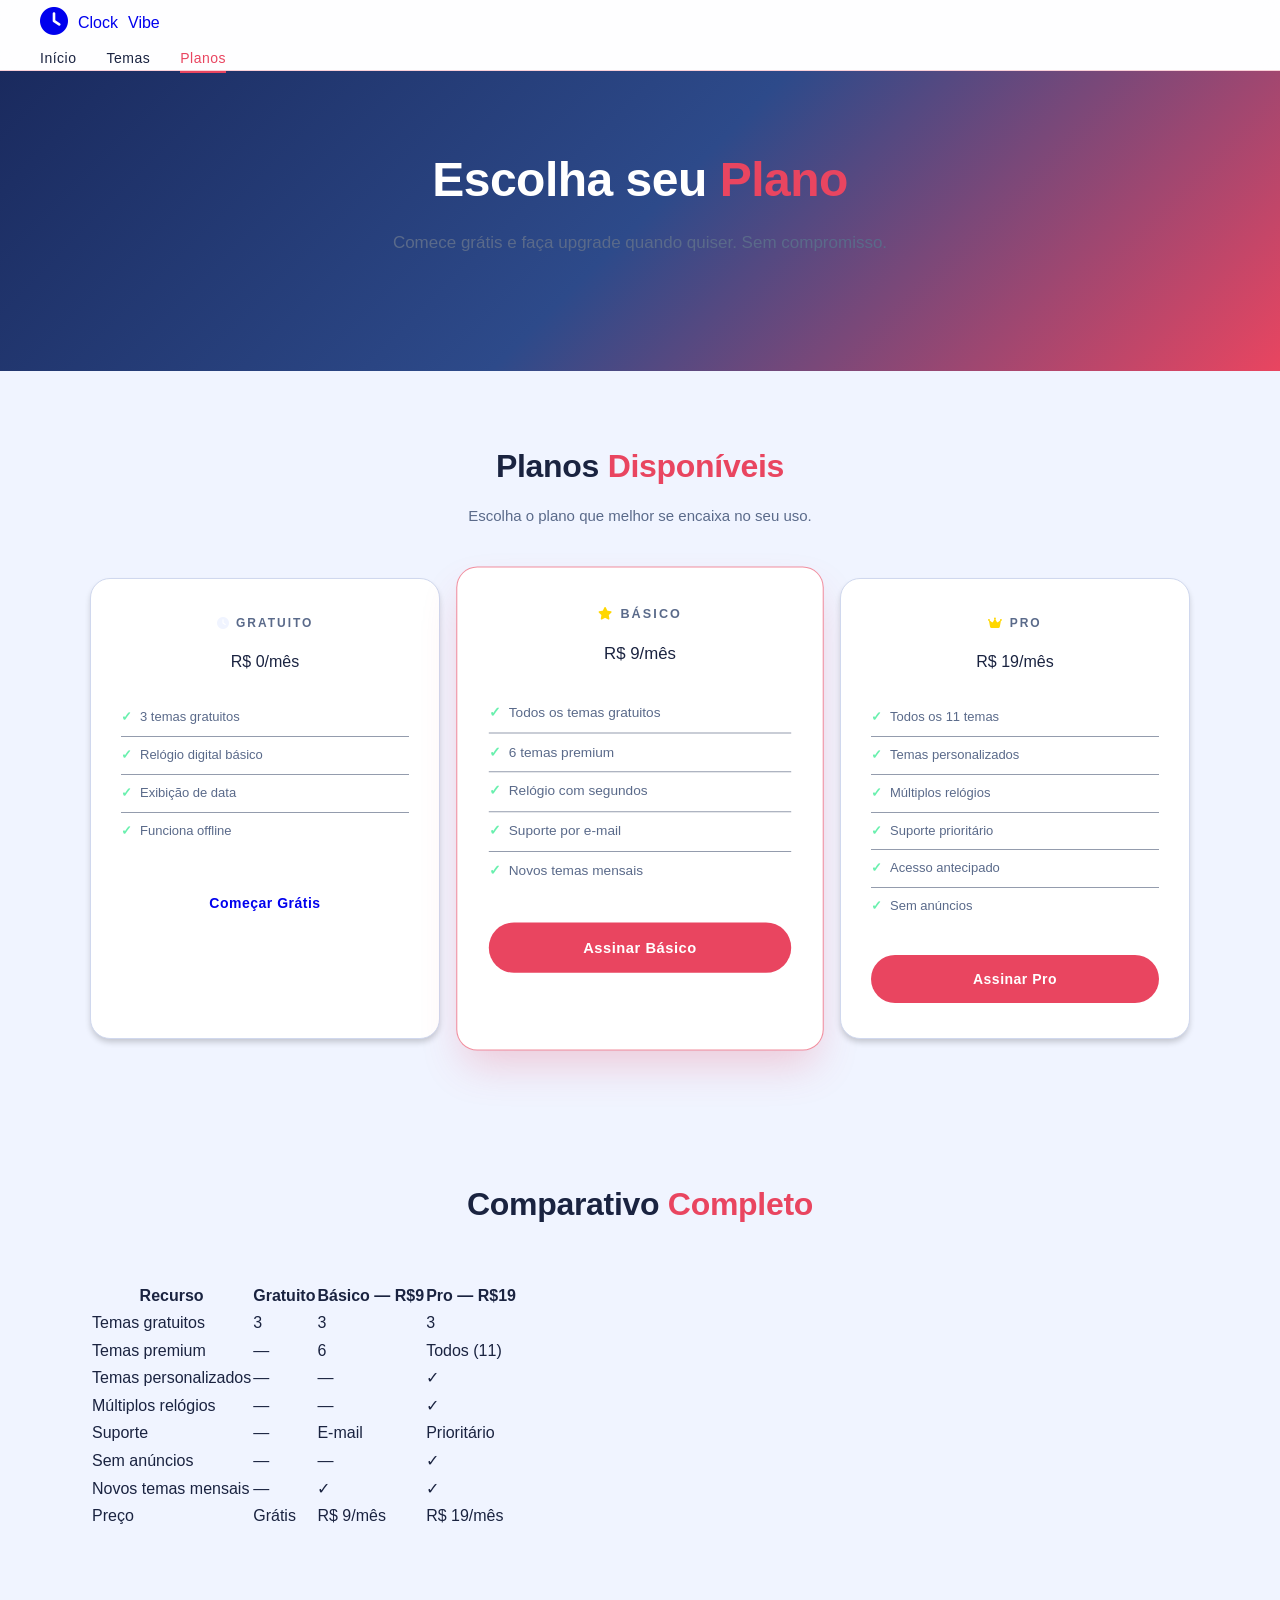
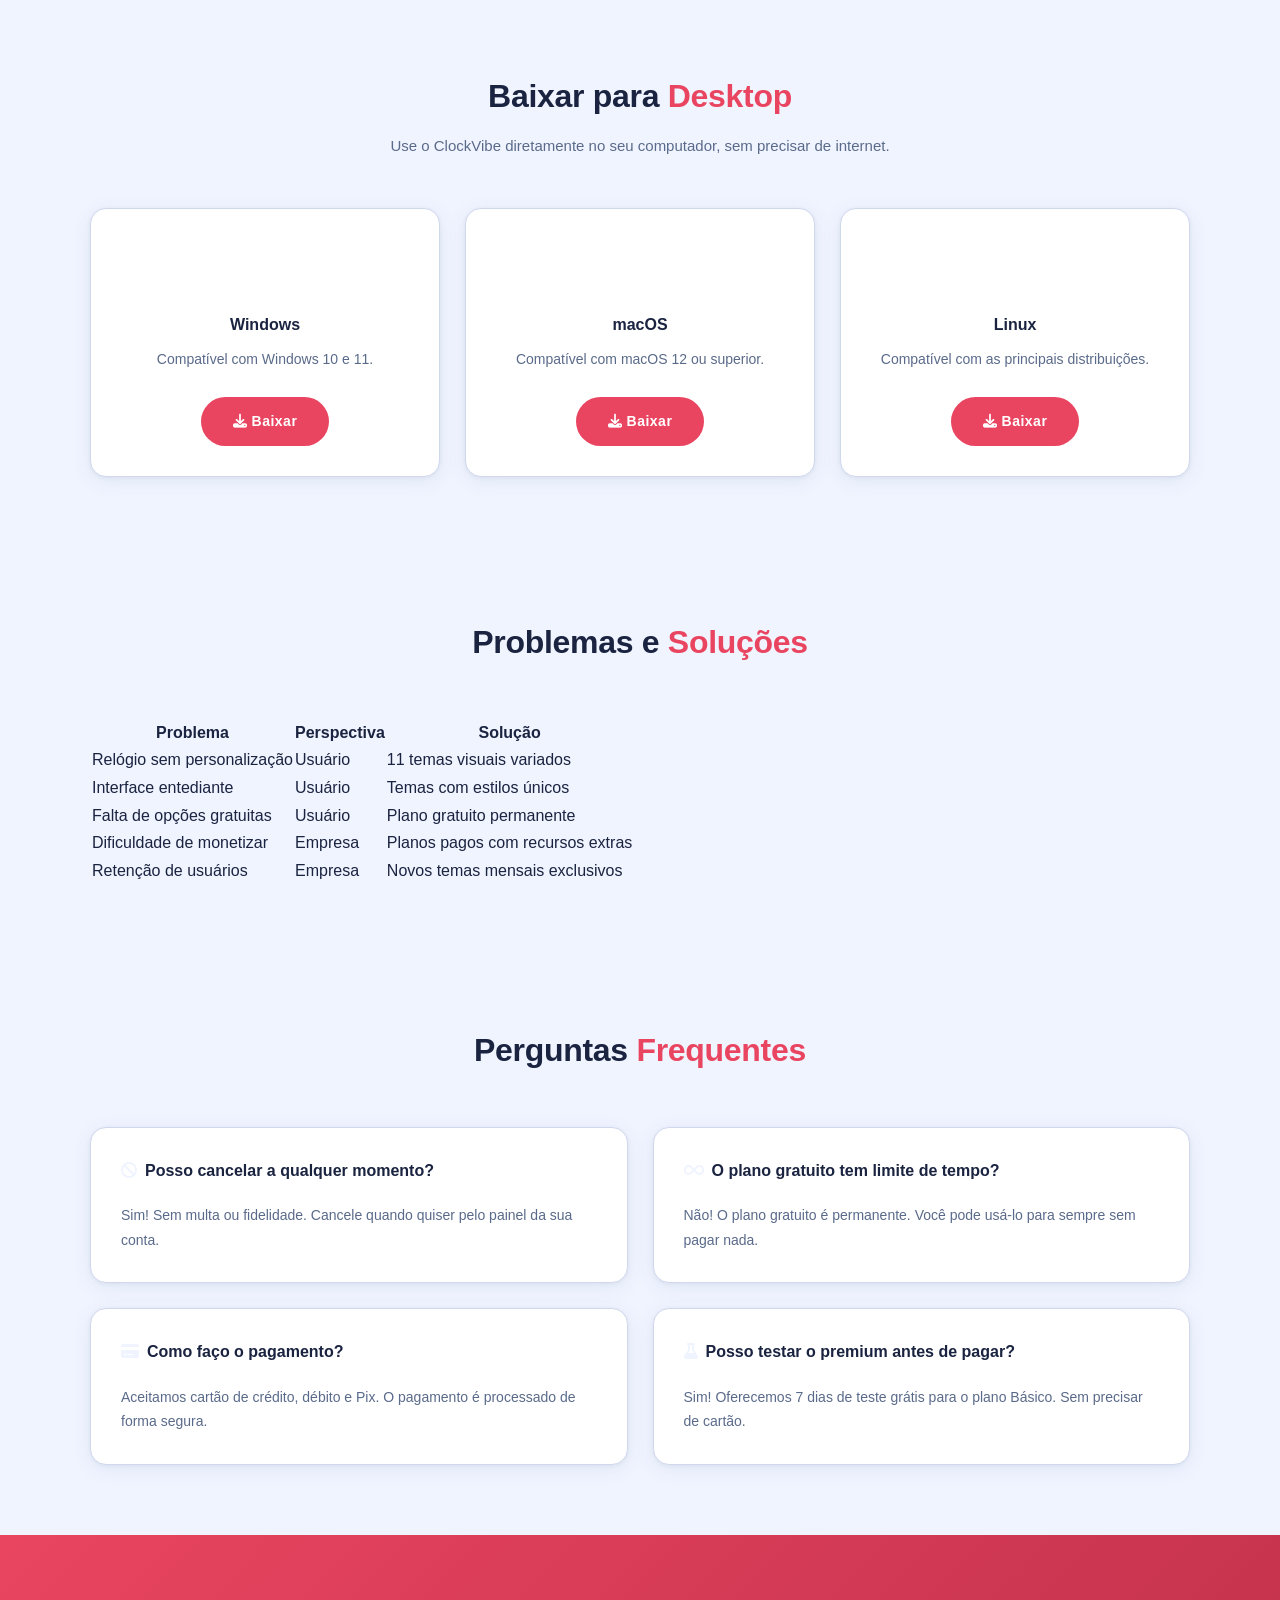
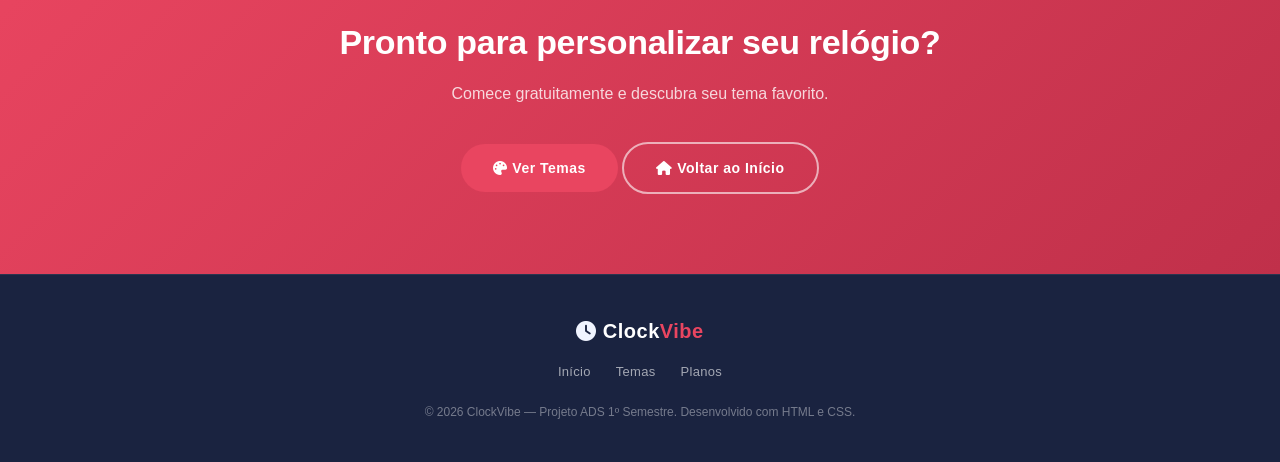
==== commit 90a20544: "Atualizar planos.html — versão final ADS" ====
--- a/planos.html
+++ b/planos.html
@@ -4,232 +4,215 @@
     <meta charset="UTF-8">
     <meta name="viewport" content="width=device-width, initial-scale=1.0">
     <title>Planos — ClockVibe</title>
-    <link href="https://fonts.googleapis.com/css2?family=Poppins:wght@300;400;500;600;700;800&display=swap" rel="stylesheet">
     <link rel="stylesheet" href="css/style.css">
+    <link rel="stylesheet" href="https://cdnjs.cloudflare.com/ajax/libs/font-awesome/6.5.0/css/all.min.css">
 </head>
 <body>
 
-    <!-- ===== CABEÇALHO ===== -->
+    <!-- CABEÇALHO -->
     <header>
-        <div class="header-container">
-            <a href="index.html" class="logo">
-                <div class="logo-icone-box">
-                    <i class="fa-solid fa-clock"></i>
-                </div>
-                <span class="logo-texto">Clock<span>Vibe</span></span>
-            </a>
-            <nav>
-                <ul>
-                    <li><a href="index.html">Início</a></li>
-                    <li><a href="temas.html">Temas</a></li>
-                    <li><a href="planos.html" class="ativo">Planos</a></li>
-                </ul>
-            </nav>
-        </div>
+        <a href="index.html" class="logo">
+            <div class="logo-icone"><i class="fa-solid fa-clock"></i></div>
+            Clock<span>Vibe</span>
+        </a>
+        <nav>
+            <ul>
+                <li><a href="index.html">Início</a></li>
+                <li><a href="temas.html">Temas</a></li>
+                <li><a href="planos.html" class="ativo">Planos</a></li>
+            </ul>
+        </nav>
     </header>
 
-    <!-- ===== HERO DA PÁGINA ===== -->
-    <div class="page-hero">
+    <!-- HERO -->
+    <div class="hero">
         <h1>Escolha seu <span>Plano</span></h1>
-        <p>Comece gratuitamente e faça upgrade quando quiser. Cancele a qualquer momento.</p>
+        <p>Comece grátis e faça upgrade quando quiser. Sem compromisso.</p>
     </div>
 
-    <!-- ===== PLANOS ===== -->
+    <!-- PLANOS -->
     <section>
         <div class="container">
-            <div class="grade-planos">
-
-                <!-- Plano Gratuito -->
+            <div class="titulo-secao">
+                <h2>Planos <span>Disponíveis</span></h2>
+                <p>Escolha o plano que melhor se encaixa no seu uso.</p>
+            </div>
+            <div class="grid-3">
+
                 <div class="plano-card">
-                    <div class="plano-nome">Gratuito</div>
-                    <div class="plano-preco">
-                        <span class="cifrao">R$</span>
-                        <span class="valor">0</span>
-                        <span class="periodo">para sempre</span>
-                    </div>
+                    <div class="plano-nome"><i class="fa-solid fa-clock" style="color:var(--cor-primaria);"></i> Gratuito</div>
+                    <div class="plano-preco">R$ 0<span>/mês</span></div>
                     <ul class="plano-lista">
-                        <li>3 temas básicos</li>
-                        <li>Exibição de hora e data</li>
-                        <li>1 monitor suportado</li>
-                        <li class="indisponivel">Temas premium</li>
-                        <li class="indisponivel">Tamanho personalizável</li>
-                        <li class="indisponivel">Alarmes visuais</li>
-                        <li class="indisponivel">Calendário integrado</li>
+                        <li>3 temas gratuitos</li>
+                        <li>Relógio digital básico</li>
+                        <li>Exibição de data</li>
+                        <li>Funciona offline</li>
                     </ul>
-                    <a href="temas.html" class="btn btn-outline" style="width: 100%; text-align: center;">Começar Grátis</a>
-                </div>
-
-                <!-- Plano Básico (destaque) -->
+                    <a href="temas.html" class="btn btn-escuro" style="width:100%; text-align:center; display:block;">Começar Grátis</a>
+                </div>
+
                 <div class="plano-card destaque">
-                    <span class="plano-popular">Mais Popular</span>
-                    <div class="plano-nome">Básico</div>
-                    <div class="plano-preco">
-                        <span class="cifrao">R$</span>
-                        <span class="valor">9</span>
-                        <span class="periodo">por mês</span>
-                    </div>
+                    <div class="plano-nome"><i class="fa-solid fa-star" style="color:#ffd700;"></i> Básico</div>
+                    <div class="plano-preco">R$ 9<span>/mês</span></div>
                     <ul class="plano-lista">
-                        <li>Todos os temas (20+)</li>
-                        <li>Exibição de hora e data</li>
-                        <li>1 monitor suportado</li>
-                        <li>Tamanho personalizável</li>
-                        <li>Alarmes visuais</li>
-                        <li class="indisponivel">Multi-monitor</li>
-                        <li class="indisponivel">Calendário integrado</li>
+                        <li>Todos os temas gratuitos</li>
+                        <li>6 temas premium</li>
+                        <li>Relógio com segundos</li>
+                        <li>Suporte por e-mail</li>
+                        <li>Novos temas mensais</li>
                     </ul>
-                    <a href="temas.html" class="btn btn-primario" style="width: 100%; text-align: center;">Assinar Básico</a>
-                </div>
-
-                <!-- Plano Pro -->
+                    <a href="#" class="btn btn-primario" style="width:100%; text-align:center; display:block;">Assinar Básico</a>
+                </div>
+
                 <div class="plano-card">
-                    <div class="plano-nome">Pro</div>
-                    <div class="plano-preco">
-                        <span class="cifrao">R$</span>
-                        <span class="valor">19</span>
-                        <span class="periodo">por mês</span>
-                    </div>
+                    <div class="plano-nome"><i class="fa-solid fa-crown" style="color:#ffd700;"></i> Pro</div>
+                    <div class="plano-preco">R$ 19<span>/mês</span></div>
                     <ul class="plano-lista">
-                        <li>Todos os temas (20+)</li>
-                        <li>Exibição de hora e data</li>
-                        <li>Multi-monitor (até 4)</li>
-                        <li>Tamanho personalizável</li>
-                        <li>Alarmes visuais</li>
-                        <li>Calendário integrado</li>
+                        <li>Todos os 11 temas</li>
+                        <li>Temas personalizados</li>
+                        <li>Múltiplos relógios</li>
                         <li>Suporte prioritário</li>
+                        <li>Acesso antecipado</li>
+                        <li>Sem anúncios</li>
                     </ul>
-                    <a href="temas.html" class="btn btn-outline" style="width: 100%; text-align: center;">Assinar Pro</a>
-                </div>
-
-            </div>
-
-            <!-- Nota sobre pagamento -->
-            <div class="centralizado" style="margin-top: 40px;">
-                <p style="color: var(--cor-texto-suave); font-size: 14px;">
-                    💳 Pagamento seguro via Pix, cartão de crédito ou boleto. Cancele quando quiser.
-                </p>
-            </div>
-        </div>
-    </section>
-
-    <!-- ===== PROBLEMAS E SOLUÇÕES (tabela completa) ===== -->
-    <section class="secao-escura">
-        <div class="container">
-            <div class="titulo-secao">
-                <h2>Problemas Reais e <span>Soluções</span></h2>
-                <div class="linha-divisoria"></div>
-                <p>Levantamento dos principais problemas identificados — visão do cliente e da empresa.</p>
-            </div>
-
-            <table class="tabela-problemas">
+                    <a href="#" class="btn btn-primario" style="width:100%; text-align:center; display:block;">Assinar Pro</a>
+                </div>
+
+            </div>
+        </div>
+    </section>
+
+    <!-- TABELA COMPARATIVA -->
+    <section class="secao-cinza">
+        <div class="container">
+            <div class="titulo-secao">
+                <h2>Comparativo <span>Completo</span></h2>
+            </div>
+            <table class="tabela-comparativa">
                 <thead>
                     <tr>
-                        <th>#</th>
-                        <th>Problema</th>
-                        <th>Perspectiva</th>
-                        <th>Solução ClockVibe</th>
+                        <th>Recurso</th>
+                        <th>Gratuito</th>
+                        <th>Básico — R$9</th>
+                        <th>Pro — R$19</th>
                     </tr>
                 </thead>
                 <tbody>
-                    <tr>
-                        <td style="color: var(--cor-destaque); font-weight: 700;">01</td>
-                        <td style="color: var(--cor-texto);">Relógio do sistema sem personalização visual</td>
-                        <td><span class="tag-cliente">Cliente</span></td>
-                        <td>Biblioteca com 20+ temas visuais personalizáveis</td>
-                    </tr>
-                    <tr>
-                        <td style="color: var(--cor-destaque); font-weight: 700;">02</td>
-                        <td style="color: var(--cor-texto);">Relógio pequeno demais em monitores grandes</td>
-                        <td><span class="tag-cliente">Cliente</span></td>
-                        <td>Tamanho e posição totalmente ajustáveis na tela</td>
-                    </tr>
-                    <tr>
-                        <td style="color: var(--cor-destaque); font-weight: 700;">03</td>
-                        <td style="color: var(--cor-texto);">Falta de integração com calendário e agenda</td>
-                        <td><span class="tag-cliente">Cliente</span></td>
-                        <td>Widget com data, dia da semana e próximos eventos</td>
-                    </tr>
-                    <tr>
-                        <td style="color: var(--cor-destaque); font-weight: 700;">04</td>
-                        <td style="color: var(--cor-texto);">Widgets pesados que travam o computador</td>
-                        <td><span class="tag-cliente">Cliente</span></td>
-                        <td>Tecnologia otimizada — menos de 5MB de RAM usados</td>
-                    </tr>
-                    <tr>
-                        <td style="color: var(--cor-destaque); font-weight: 700;">05</td>
-                        <td style="color: var(--cor-texto);">Anúncios invasivos em apps gratuitos similares</td>
-                        <td><span class="tag-cliente">Cliente</span></td>
-                        <td>Plano gratuito sem anúncios, premium com recursos extras</td>
-                    </tr>
-                    <tr>
-                        <td style="color: var(--cor-destaque); font-weight: 700;">06</td>
-                        <td style="color: var(--cor-texto);">Baixa taxa de conversão gratuito → pago</td>
-                        <td><span class="tag-empresa">Empresa</span></td>
-                        <td>Temas premium visíveis (bloqueados) para incentivar upgrade</td>
-                    </tr>
-                    <tr>
-                        <td style="color: var(--cor-destaque); font-weight: 700;">07</td>
-                        <td style="color: var(--cor-texto);">Dificuldade de fidelizar usuários</td>
-                        <td><span class="tag-empresa">Empresa</span></td>
-                        <td>Novos temas mensais exclusivos para assinantes</td>
-                    </tr>
+                    <tr><td>Temas gratuitos</td><td>3</td><td>3</td><td>3</td></tr>
+                    <tr><td>Temas premium</td><td>—</td><td>6</td><td>Todos (11)</td></tr>
+                    <tr><td>Temas personalizados</td><td>—</td><td>—</td><td>✓</td></tr>
+                    <tr><td>Múltiplos relógios</td><td>—</td><td>—</td><td>✓</td></tr>
+                    <tr><td>Suporte</td><td>—</td><td>E-mail</td><td>Prioritário</td></tr>
+                    <tr><td>Sem anúncios</td><td>—</td><td>—</td><td>✓</td></tr>
+                    <tr><td>Novos temas mensais</td><td>—</td><td>✓</td><td>✓</td></tr>
+                    <tr><td>Preço</td><td>Grátis</td><td>R$ 9/mês</td><td>R$ 19/mês</td></tr>
                 </tbody>
             </table>
         </div>
     </section>
 
-    <!-- ===== FAQ ===== -->
+    <!-- DOWNLOAD DESKTOP -->
     <section>
         <div class="container">
             <div class="titulo-secao">
+                <h2>Baixar para <span>Desktop</span></h2>
+                <p>Use o ClockVibe diretamente no seu computador, sem precisar de internet.</p>
+            </div>
+            <div class="grid-3">
+                <div class="card" style="text-align:center;">
+                    <div class="card-icone" style="margin:0 auto 15px;"><i class="fa-brands fa-windows" style="color:#fff;"></i></div>
+                    <h3>Windows</h3>
+                    <p>Compatível com Windows 10 e 11.</p>
+                    <br>
+                    <a href="#" class="btn btn-primario"><i class="fa-solid fa-download"></i> Baixar</a>
+                </div>
+                <div class="card" style="text-align:center;">
+                    <div class="card-icone" style="margin:0 auto 15px;"><i class="fa-brands fa-apple" style="color:#fff;"></i></div>
+                    <h3>macOS</h3>
+                    <p>Compatível com macOS 12 ou superior.</p>
+                    <br>
+                    <a href="#" class="btn btn-primario"><i class="fa-solid fa-download"></i> Baixar</a>
+                </div>
+                <div class="card" style="text-align:center;">
+                    <div class="card-icone" style="margin:0 auto 15px;"><i class="fa-brands fa-linux" style="color:#fff;"></i></div>
+                    <h3>Linux</h3>
+                    <p>Compatível com as principais distribuições.</p>
+                    <br>
+                    <a href="#" class="btn btn-primario"><i class="fa-solid fa-download"></i> Baixar</a>
+                </div>
+            </div>
+        </div>
+    </section>
+
+    <!-- PROBLEMAS E SOLUÇÕES -->
+    <section class="secao-cinza">
+        <div class="container">
+            <div class="titulo-secao">
+                <h2>Problemas e <span>Soluções</span></h2>
+            </div>
+            <table class="tabela-comparativa">
+                <thead>
+                    <tr>
+                        <th>Problema</th>
+                        <th>Perspectiva</th>
+                        <th>Solução</th>
+                    </tr>
+                </thead>
+                <tbody>
+                    <tr><td>Relógio sem personalização</td><td>Usuário</td><td>11 temas visuais variados</td></tr>
+                    <tr><td>Interface entediante</td><td>Usuário</td><td>Temas com estilos únicos</td></tr>
+                    <tr><td>Falta de opções gratuitas</td><td>Usuário</td><td>Plano gratuito permanente</td></tr>
+                    <tr><td>Dificuldade de monetizar</td><td>Empresa</td><td>Planos pagos com recursos extras</td></tr>
+                    <tr><td>Retenção de usuários</td><td>Empresa</td><td>Novos temas mensais exclusivos</td></tr>
+                </tbody>
+            </table>
+        </div>
+    </section>
+
+    <!-- FAQ -->
+    <section>
+        <div class="container">
+            <div class="titulo-secao">
                 <h2>Perguntas <span>Frequentes</span></h2>
-                <div class="linha-divisoria"></div>
-                <p>Tire todas as suas dúvidas sobre planos, pagamentos e funcionalidades.</p>
-            </div>
-
+            </div>
             <div class="grid-2">
-                <div class="card">
-                    <h3>🔄 Posso cancelar a qualquer momento?</h3>
-                    <p>Sim! Você pode cancelar sua assinatura a qualquer momento, sem multas ou taxas. O acesso premium continua ativo até o fim do período já pago.</p>
-                </div>
-                <div class="card">
-                    <h3>💸 O plano gratuito tem limite de tempo?</h3>
-                    <p>Não. O plano gratuito é para sempre, com os 3 temas básicos disponíveis sem nenhuma restrição de tempo e sem necessidade de cartão de crédito.</p>
-                </div>
-                <div class="card">
-                    <h3>🖥️ Funciona em qual sistema operacional?</h3>
-                    <p>ClockVibe funciona no Windows 10/11 e macOS 12 ou superior. Versão para Linux está em desenvolvimento e será lançada em breve.</p>
-                </div>
-                <div class="card">
-                    <h3>💻 Posso usar em mais de um computador?</h3>
-                    <p>Sim. Sua assinatura permite instalar em até 2 computadores simultaneamente com o mesmo login, sem custo adicional.</p>
-                </div>
-                <div class="card">
-                    <h3>🎀 O tema Hello Kitty está incluído em qual plano?</h3>
-                    <p>O tema Hello Kitty e o tema Galáxia fazem parte do pacote premium, disponível nos planos Básico (R$ 9/mês) e Pro (R$ 19/mês). Veja a prévia na página de Temas!</p>
-                </div>
-                <div class="card">
-                    <h3>💳 Quais formas de pagamento são aceitas?</h3>
-                    <p>Aceitamos Pix, cartão de crédito (parcelado em até 12x) e boleto bancário. O pagamento é processado de forma segura e você recebe o recibo por e-mail.</p>
-                </div>
-            </div>
-
-            <div class="centralizado margem-topo">
-                <a href="index.html" class="btn btn-outline">Voltar ao Início</a>
-            </div>
-        </div>
-    </section>
-
-    <!-- ===== RODAPÉ ===== -->
+                <div class="card faq-card">
+                    <h3><i class="fa-solid fa-ban" style="color:var(--cor-primaria); margin-right:8px;"></i>Posso cancelar a qualquer momento?</h3>
+                    <p>Sim! Sem multa ou fidelidade. Cancele quando quiser pelo painel da sua conta.</p>
+                </div>
+                <div class="card faq-card">
+                    <h3><i class="fa-solid fa-infinity" style="color:var(--cor-primaria); margin-right:8px;"></i>O plano gratuito tem limite de tempo?</h3>
+                    <p>Não! O plano gratuito é permanente. Você pode usá-lo para sempre sem pagar nada.</p>
+                </div>
+                <div class="card faq-card">
+                    <h3><i class="fa-solid fa-credit-card" style="color:var(--cor-primaria); margin-right:8px;"></i>Como faço o pagamento?</h3>
+                    <p>Aceitamos cartão de crédito, débito e Pix. O pagamento é processado de forma segura.</p>
+                </div>
+                <div class="card faq-card">
+                    <h3><i class="fa-solid fa-flask" style="color:var(--cor-primaria); margin-right:8px;"></i>Posso testar o premium antes de pagar?</h3>
+                    <p>Sim! Oferecemos 7 dias de teste grátis para o plano Básico. Sem precisar de cartão.</p>
+                </div>
+            </div>
+        </div>
+    </section>
+
+    <!-- CTA FINAL -->
+    <div class="cta-final">
+        <h2>Pronto para <span>personalizar</span> seu relógio?</h2>
+        <p>Comece gratuitamente e descubra seu tema favorito.</p>
+        <a href="temas.html" class="btn btn-primario"><i class="fa-solid fa-palette"></i> Ver Temas</a>
+        <a href="index.html" class="btn btn-secundario"><i class="fa-solid fa-house"></i> Voltar ao Início</a>
+    </div>
+
+    <!-- RODAPÉ -->
     <footer>
-        <div class="footer-container">
-            <div class="footer-logo">Clock<span>Vibe</span></div>
-            <div class="footer-links">
-                <a href="index.html">Início</a>
-                <a href="temas.html">Temas</a>
-                <a href="planos.html">Planos</a>
-            </div>
-            <p class="footer-copy">© 2026 ClockVibe — Projeto ADS 1º Semestre. Desenvolvido com HTML e CSS.</p>
-        </div>
+        <div class="footer-logo"><i class="fa-solid fa-clock" style="color:var(--cor-primaria);"></i> Clock<span>Vibe</span></div>
+        <div class="footer-links">
+            <a href="index.html">Início</a>
+            <a href="temas.html">Temas</a>
+            <a href="planos.html">Planos</a>
+        </div>
+        <p class="footer-copy">© 2026 ClockVibe — Projeto ADS 1º Semestre. Desenvolvido com HTML e CSS.</p>
     </footer>
 
 </body>
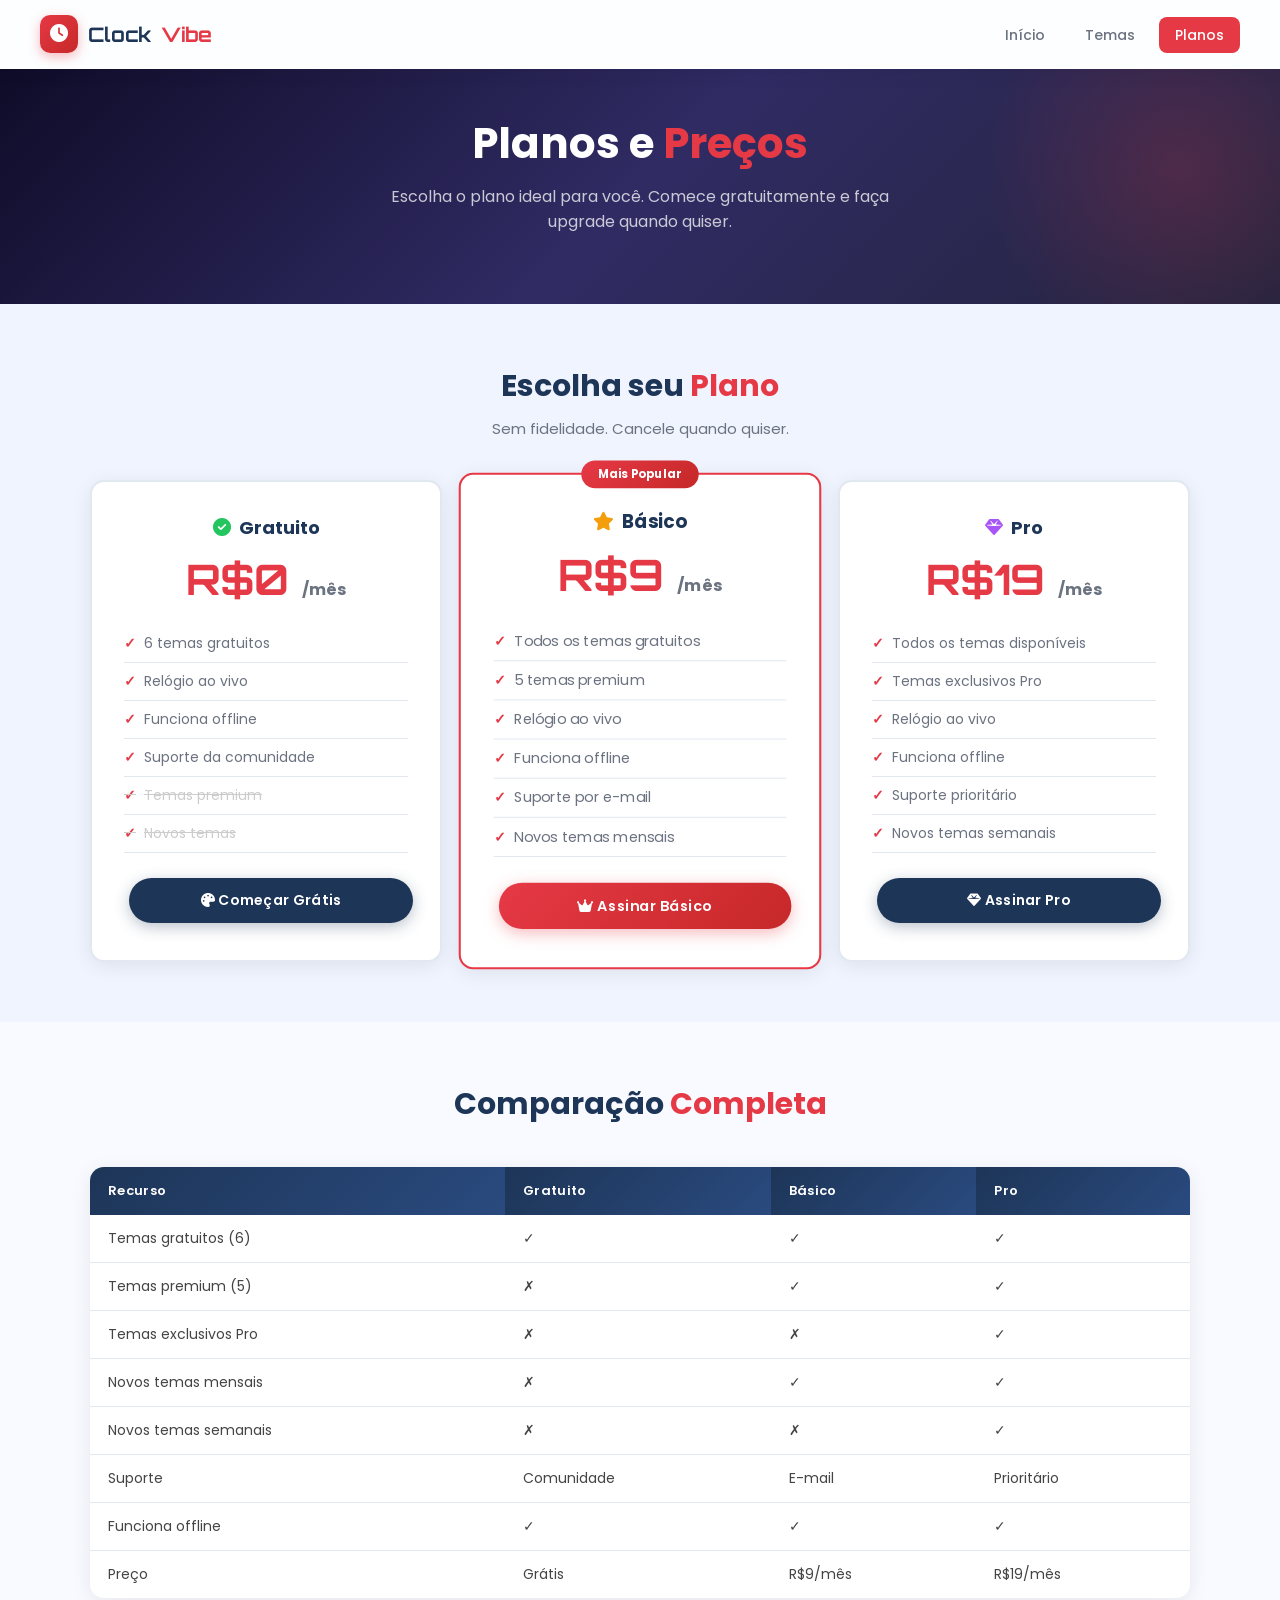
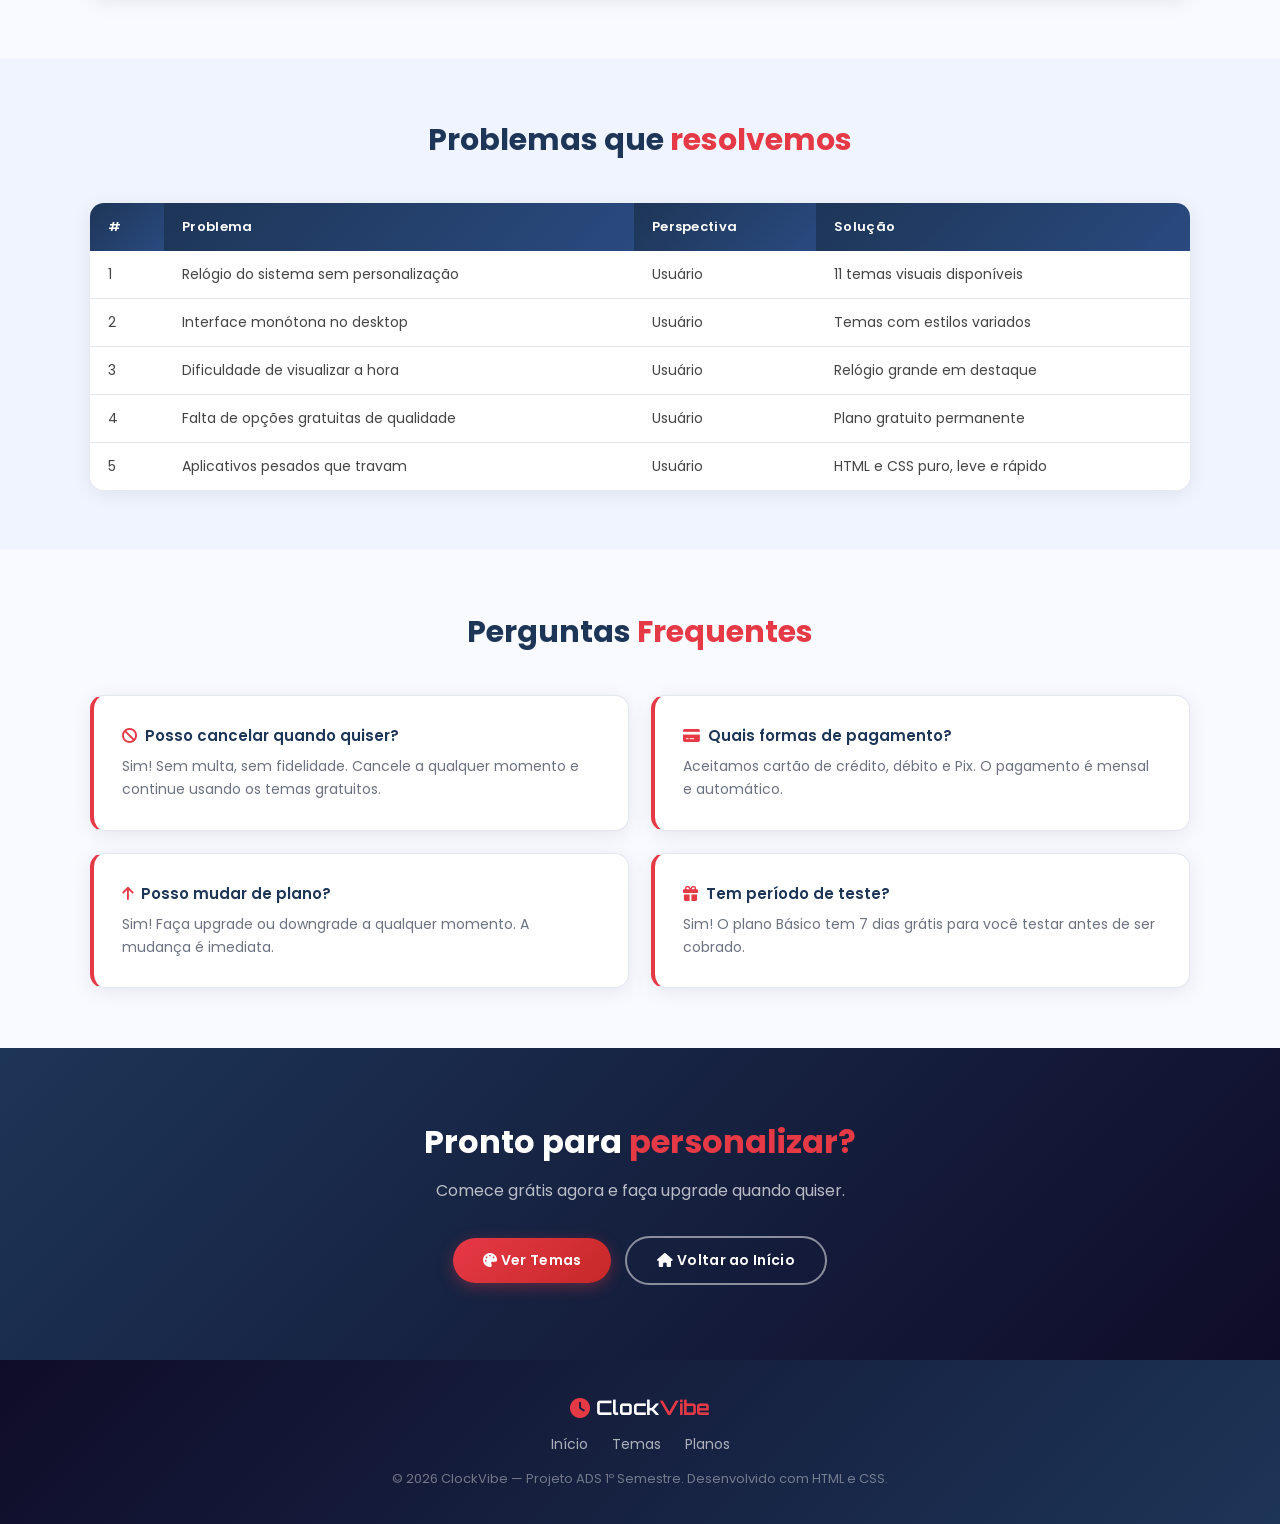
==== commit 886e99be: "Update planos.html" ====
--- a/planos.html
+++ b/planos.html
@@ -9,7 +9,6 @@
 </head>
 <body>
 
-    <!-- CABEÇALHO -->
     <header>
         <a href="index.html" class="logo">
             <div class="logo-icone"><i class="fa-solid fa-clock"></i></div>
@@ -24,187 +23,152 @@
         </nav>
     </header>
 
-    <!-- HERO -->
-    <div class="hero">
-        <h1>Escolha seu <span>Plano</span></h1>
-        <p>Comece grátis e faça upgrade quando quiser. Sem compromisso.</p>
+    <div class="hero" style="padding:50px 20px 40px;">
+        <h1>Planos e <span>Preços</span></h1>
+        <p>Escolha o plano ideal para você. Comece gratuitamente e faça upgrade quando quiser.</p>
     </div>
 
-    <!-- PLANOS -->
     <section>
         <div class="container">
             <div class="titulo-secao">
-                <h2>Planos <span>Disponíveis</span></h2>
-                <p>Escolha o plano que melhor se encaixa no seu uso.</p>
+                <h2>Escolha seu <span>Plano</span></h2>
+                <p>Sem fidelidade. Cancele quando quiser.</p>
             </div>
             <div class="grid-3">
 
                 <div class="plano-card">
-                    <div class="plano-nome"><i class="fa-solid fa-clock" style="color:var(--cor-primaria);"></i> Gratuito</div>
-                    <div class="plano-preco">R$ 0<span>/mês</span></div>
+                    <div class="plano-nome"><i class="fa-solid fa-circle-check" style="color:#22c55e;margin-right:8px;"></i>Gratuito</div>
+                    <div class="plano-preco">R$0 <span>/mês</span></div>
                     <ul class="plano-lista">
-                        <li>3 temas gratuitos</li>
-                        <li>Relógio digital básico</li>
-                        <li>Exibição de data</li>
+                        <li>6 temas gratuitos</li>
+                        <li>Relógio ao vivo</li>
                         <li>Funciona offline</li>
+                        <li>Suporte da comunidade</li>
+                        <li style="color:#ccc; text-decoration:line-through;">Temas premium</li>
+                        <li style="color:#ccc; text-decoration:line-through;">Novos temas</li>
                     </ul>
-                    <a href="temas.html" class="btn btn-escuro" style="width:100%; text-align:center; display:block;">Começar Grátis</a>
+                    <a href="temas.html" class="btn btn-escuro" style="width:100%; text-align:center; display:block;">
+                        <i class="fa-solid fa-palette"></i> Começar Grátis
+                    </a>
                 </div>
 
                 <div class="plano-card destaque">
-                    <div class="plano-nome"><i class="fa-solid fa-star" style="color:#ffd700;"></i> Básico</div>
-                    <div class="plano-preco">R$ 9<span>/mês</span></div>
+                    <div class="plano-nome"><i class="fa-solid fa-star" style="color:#f59e0b;margin-right:8px;"></i>Básico</div>
+                    <div class="plano-preco">R$9 <span>/mês</span></div>
                     <ul class="plano-lista">
                         <li>Todos os temas gratuitos</li>
-                        <li>6 temas premium</li>
-                        <li>Relógio com segundos</li>
+                        <li>5 temas premium</li>
+                        <li>Relógio ao vivo</li>
+                        <li>Funciona offline</li>
                         <li>Suporte por e-mail</li>
                         <li>Novos temas mensais</li>
                     </ul>
-                    <a href="#" class="btn btn-primario" style="width:100%; text-align:center; display:block;">Assinar Básico</a>
+                    <a href="temas.html" class="btn btn-primario" style="width:100%; text-align:center; display:block;">
+                        <i class="fa-solid fa-crown"></i> Assinar Básico
+                    </a>
                 </div>
 
                 <div class="plano-card">
-                    <div class="plano-nome"><i class="fa-solid fa-crown" style="color:#ffd700;"></i> Pro</div>
-                    <div class="plano-preco">R$ 19<span>/mês</span></div>
+                    <div class="plano-nome"><i class="fa-solid fa-gem" style="color:#a855f7;margin-right:8px;"></i>Pro</div>
+                    <div class="plano-preco">R$19 <span>/mês</span></div>
                     <ul class="plano-lista">
-                        <li>Todos os 11 temas</li>
-                        <li>Temas personalizados</li>
-                        <li>Múltiplos relógios</li>
+                        <li>Todos os temas disponíveis</li>
+                        <li>Temas exclusivos Pro</li>
+                        <li>Relógio ao vivo</li>
+                        <li>Funciona offline</li>
                         <li>Suporte prioritário</li>
-                        <li>Acesso antecipado</li>
-                        <li>Sem anúncios</li>
+                        <li>Novos temas semanais</li>
                     </ul>
-                    <a href="#" class="btn btn-primario" style="width:100%; text-align:center; display:block;">Assinar Pro</a>
+                    <a href="temas.html" class="btn btn-escuro" style="width:100%; text-align:center; display:block;">
+                        <i class="fa-solid fa-gem"></i> Assinar Pro
+                    </a>
                 </div>
 
             </div>
         </div>
     </section>
 
-    <!-- TABELA COMPARATIVA -->
     <section class="secao-cinza">
         <div class="container">
             <div class="titulo-secao">
-                <h2>Comparativo <span>Completo</span></h2>
+                <h2>Comparação <span>Completa</span></h2>
             </div>
             <table class="tabela-comparativa">
                 <thead>
                     <tr>
                         <th>Recurso</th>
                         <th>Gratuito</th>
-                        <th>Básico — R$9</th>
-                        <th>Pro — R$19</th>
+                        <th>Básico</th>
+                        <th>Pro</th>
                     </tr>
                 </thead>
                 <tbody>
-                    <tr><td>Temas gratuitos</td><td>3</td><td>3</td><td>3</td></tr>
-                    <tr><td>Temas premium</td><td>—</td><td>6</td><td>Todos (11)</td></tr>
-                    <tr><td>Temas personalizados</td><td>—</td><td>—</td><td>✓</td></tr>
-                    <tr><td>Múltiplos relógios</td><td>—</td><td>—</td><td>✓</td></tr>
-                    <tr><td>Suporte</td><td>—</td><td>E-mail</td><td>Prioritário</td></tr>
-                    <tr><td>Sem anúncios</td><td>—</td><td>—</td><td>✓</td></tr>
-                    <tr><td>Novos temas mensais</td><td>—</td><td>✓</td><td>✓</td></tr>
-                    <tr><td>Preço</td><td>Grátis</td><td>R$ 9/mês</td><td>R$ 19/mês</td></tr>
+                    <tr><td>Temas gratuitos (6)</td><td>✓</td><td>✓</td><td>✓</td></tr>
+                    <tr><td>Temas premium (5)</td><td>✗</td><td>✓</td><td>✓</td></tr>
+                    <tr><td>Temas exclusivos Pro</td><td>✗</td><td>✗</td><td>✓</td></tr>
+                    <tr><td>Novos temas mensais</td><td>✗</td><td>✓</td><td>✓</td></tr>
+                    <tr><td>Novos temas semanais</td><td>✗</td><td>✗</td><td>✓</td></tr>
+                    <tr><td>Suporte</td><td>Comunidade</td><td>E-mail</td><td>Prioritário</td></tr>
+                    <tr><td>Funciona offline</td><td>✓</td><td>✓</td><td>✓</td></tr>
+                    <tr><td>Preço</td><td>Grátis</td><td>R$9/mês</td><td>R$19/mês</td></tr>
                 </tbody>
             </table>
         </div>
     </section>
 
-    <!-- DOWNLOAD DESKTOP -->
     <section>
         <div class="container">
             <div class="titulo-secao">
-                <h2>Baixar para <span>Desktop</span></h2>
-                <p>Use o ClockVibe diretamente no seu computador, sem precisar de internet.</p>
-            </div>
-            <div class="grid-3">
-                <div class="card" style="text-align:center;">
-                    <div class="card-icone" style="margin:0 auto 15px;"><i class="fa-brands fa-windows" style="color:#fff;"></i></div>
-                    <h3>Windows</h3>
-                    <p>Compatível com Windows 10 e 11.</p>
-                    <br>
-                    <a href="#" class="btn btn-primario"><i class="fa-solid fa-download"></i> Baixar</a>
-                </div>
-                <div class="card" style="text-align:center;">
-                    <div class="card-icone" style="margin:0 auto 15px;"><i class="fa-brands fa-apple" style="color:#fff;"></i></div>
-                    <h3>macOS</h3>
-                    <p>Compatível com macOS 12 ou superior.</p>
-                    <br>
-                    <a href="#" class="btn btn-primario"><i class="fa-solid fa-download"></i> Baixar</a>
-                </div>
-                <div class="card" style="text-align:center;">
-                    <div class="card-icone" style="margin:0 auto 15px;"><i class="fa-brands fa-linux" style="color:#fff;"></i></div>
-                    <h3>Linux</h3>
-                    <p>Compatível com as principais distribuições.</p>
-                    <br>
-                    <a href="#" class="btn btn-primario"><i class="fa-solid fa-download"></i> Baixar</a>
-                </div>
-            </div>
-        </div>
-    </section>
-
-    <!-- PROBLEMAS E SOLUÇÕES -->
-    <section class="secao-cinza">
-        <div class="container">
-            <div class="titulo-secao">
-                <h2>Problemas e <span>Soluções</span></h2>
+                <h2>Problemas que <span>resolvemos</span></h2>
             </div>
             <table class="tabela-comparativa">
                 <thead>
-                    <tr>
-                        <th>Problema</th>
-                        <th>Perspectiva</th>
-                        <th>Solução</th>
-                    </tr>
+                    <tr><th>#</th><th>Problema</th><th>Perspectiva</th><th>Solução</th></tr>
                 </thead>
                 <tbody>
-                    <tr><td>Relógio sem personalização</td><td>Usuário</td><td>11 temas visuais variados</td></tr>
-                    <tr><td>Interface entediante</td><td>Usuário</td><td>Temas com estilos únicos</td></tr>
-                    <tr><td>Falta de opções gratuitas</td><td>Usuário</td><td>Plano gratuito permanente</td></tr>
-                    <tr><td>Dificuldade de monetizar</td><td>Empresa</td><td>Planos pagos com recursos extras</td></tr>
-                    <tr><td>Retenção de usuários</td><td>Empresa</td><td>Novos temas mensais exclusivos</td></tr>
+                    <tr><td>1</td><td>Relógio do sistema sem personalização</td><td>Usuário</td><td>11 temas visuais disponíveis</td></tr>
+                    <tr><td>2</td><td>Interface monótona no desktop</td><td>Usuário</td><td>Temas com estilos variados</td></tr>
+                    <tr><td>3</td><td>Dificuldade de visualizar a hora</td><td>Usuário</td><td>Relógio grande em destaque</td></tr>
+                    <tr><td>4</td><td>Falta de opções gratuitas de qualidade</td><td>Usuário</td><td>Plano gratuito permanente</td></tr>
+                    <tr><td>5</td><td>Aplicativos pesados que travam</td><td>Usuário</td><td>HTML e CSS puro, leve e rápido</td></tr>
                 </tbody>
             </table>
         </div>
     </section>
 
-    <!-- FAQ -->
-    <section>
+    <section class="secao-cinza">
         <div class="container">
             <div class="titulo-secao">
                 <h2>Perguntas <span>Frequentes</span></h2>
             </div>
             <div class="grid-2">
                 <div class="card faq-card">
-                    <h3><i class="fa-solid fa-ban" style="color:var(--cor-primaria); margin-right:8px;"></i>Posso cancelar a qualquer momento?</h3>
-                    <p>Sim! Sem multa ou fidelidade. Cancele quando quiser pelo painel da sua conta.</p>
+                    <h3><i class="fa-solid fa-ban" style="color:var(--cor-primaria);margin-right:8px;"></i>Posso cancelar quando quiser?</h3>
+                    <p>Sim! Sem multa, sem fidelidade. Cancele a qualquer momento e continue usando os temas gratuitos.</p>
                 </div>
                 <div class="card faq-card">
-                    <h3><i class="fa-solid fa-infinity" style="color:var(--cor-primaria); margin-right:8px;"></i>O plano gratuito tem limite de tempo?</h3>
-                    <p>Não! O plano gratuito é permanente. Você pode usá-lo para sempre sem pagar nada.</p>
+                    <h3><i class="fa-solid fa-credit-card" style="color:var(--cor-primaria);margin-right:8px;"></i>Quais formas de pagamento?</h3>
+                    <p>Aceitamos cartão de crédito, débito e Pix. O pagamento é mensal e automático.</p>
                 </div>
                 <div class="card faq-card">
-                    <h3><i class="fa-solid fa-credit-card" style="color:var(--cor-primaria); margin-right:8px;"></i>Como faço o pagamento?</h3>
-                    <p>Aceitamos cartão de crédito, débito e Pix. O pagamento é processado de forma segura.</p>
+                    <h3><i class="fa-solid fa-arrow-up" style="color:var(--cor-primaria);margin-right:8px;"></i>Posso mudar de plano?</h3>
+                    <p>Sim! Faça upgrade ou downgrade a qualquer momento. A mudança é imediata.</p>
                 </div>
                 <div class="card faq-card">
-                    <h3><i class="fa-solid fa-flask" style="color:var(--cor-primaria); margin-right:8px;"></i>Posso testar o premium antes de pagar?</h3>
-                    <p>Sim! Oferecemos 7 dias de teste grátis para o plano Básico. Sem precisar de cartão.</p>
+                    <h3><i class="fa-solid fa-gift" style="color:var(--cor-primaria);margin-right:8px;"></i>Tem período de teste?</h3>
+                    <p>Sim! O plano Básico tem 7 dias grátis para você testar antes de ser cobrado.</p>
                 </div>
             </div>
         </div>
     </section>
 
-    <!-- CTA FINAL -->
     <div class="cta-final">
-        <h2>Pronto para <span>personalizar</span> seu relógio?</h2>
-        <p>Comece gratuitamente e descubra seu tema favorito.</p>
+        <h2>Pronto para <span>personalizar?</span></h2>
+        <p>Comece grátis agora e faça upgrade quando quiser.</p>
         <a href="temas.html" class="btn btn-primario"><i class="fa-solid fa-palette"></i> Ver Temas</a>
         <a href="index.html" class="btn btn-secundario"><i class="fa-solid fa-house"></i> Voltar ao Início</a>
     </div>
 
-    <!-- RODAPÉ -->
     <footer>
         <div class="footer-logo"><i class="fa-solid fa-clock" style="color:var(--cor-primaria);"></i> Clock<span>Vibe</span></div>
         <div class="footer-links">
--- a/css/style.css
+++ b/css/style.css
@@ -1,68 +1,55 @@
-/* ============================================
-   ClockVibe — Estilos Globais (Versão Melhorada)
-   Projeto ADS — 1º Semestre
-   Melhorias: Google Fonts (Poppins), sombras suaves,
-   scroll suave, glassmorphism, animação de pulso
-   ============================================ */
-
-/* Scroll suave em toda a página */
-html {
-    scroll-behavior: smooth;
-}
-
-/* Reset básico */
+/* ========================================
+   CLOCKVIBE — VERSÃO MELHORADA
+   CSS com Google Fonts, glassmorphism,
+   animações, temas e responsividade
+   Referência: developer.mozilla.org
+   ======================================== */
+
+@import url('https://fonts.googleapis.com/css2?family=Poppins:wght@300;400;500;600;700&family=Orbitron:wght@400;700&display=swap');
+
+:root {
+    --cor-primaria: #e63946;
+    --cor-secundaria: #1d3557;
+    --cor-fundo: #f0f4ff;
+    --cor-card: #ffffff;
+    --cor-texto: #1d3557;
+    --cor-texto-suave: #6b7280;
+    --cor-borda: #e2e8f0;
+    --sombra: 0 4px 20px rgba(0,0,0,0.08);
+    --sombra-hover: 0 8px 30px rgba(0,0,0,0.15);
+    --raio: 14px;
+}
+
 * {
     margin: 0;
     padding: 0;
     box-sizing: border-box;
 }
 
-/* Variáveis de cor — Versão Clara e Moderna */
-:root {
-    --cor-primaria: #f0f4ff;       /* fundo geral: azul bem claro */
-    --cor-secundaria: #e8edf8;     /* fundo alternado: levemente mais escuro */
-    --cor-destaque: #e94560;       /* vermelho-rosa vibrante */
-    --cor-destaque2: #2d4a8a;      /* azul médio para gradientes */
-    --cor-texto: #1a2340;          /* texto principal: azul-escuro legível */
-    --cor-texto-suave: #5a6a8a;    /* texto secundário: azul-acinzentado */
-    --cor-branco: #ffffff;
-    --cor-card: #ffffff;           /* cards brancos com sombra */
-    --cor-borda: #d0d8ee;          /* borda suave azulada */
-    /* Fonte melhorada: Poppins do Google Fonts */
-    --fonte-principal: 'Poppins', 'Segoe UI', Tahoma, sans-serif;
-}
-
-/* Corpo da página */
+html {
+    scroll-behavior: smooth;
+}
+
 body {
-    font-family: var(--fonte-principal);
-    background-color: var(--cor-primaria);
+    font-family: 'Poppins', Arial, sans-serif;
+    background-color: var(--cor-fundo);
     color: var(--cor-texto);
-    line-height: 1.6;
-}
-
-/* ============================================
-   CABEÇALHO / NAVEGAÇÃO
-   ============================================ */
-
+}
+
+/* ===== CABEÇALHO COM GLASSMORPHISM ===== */
 header {
-    background-color: rgba(255, 255, 255, 0.88);
-    /* Glassmorphism no header */
+    background: rgba(255,255,255,0.85);
     backdrop-filter: blur(12px);
     -webkit-backdrop-filter: blur(12px);
-    border-bottom: 1px solid rgba(233, 69, 96, 0.25);
-    padding: 0 40px;
+    border-bottom: 1px solid rgba(255,255,255,0.3);
+    padding: 15px 40px;
+    display: flex;
+    justify-content: space-between;
+    align-items: center;
     position: sticky;
     top: 0;
     z-index: 100;
-}
-
-.header-container {
-    max-width: 1100px;
-    margin: 0 auto;
-    display: flex;
-    align-items: center;
-    justify-content: space-between;
-    height: 70px;
+    box-shadow: 0 2px 20px rgba(0,0,0,0.06);
 }
 
 .logo {
@@ -70,201 +57,192 @@
     align-items: center;
     gap: 10px;
     text-decoration: none;
+    font-family: 'Orbitron', sans-serif;
+    font-size: 20px;
+    font-weight: 700;
+    color: var(--cor-secundaria);
 }
 
 .logo-icone {
-    font-size: 28px;
-}
-
-.logo-texto {
-    font-size: 22px;
-    font-weight: 800;
-    color: var(--cor-texto);
-    letter-spacing: 1px;
-}
-
-.logo-texto span {
-    color: var(--cor-destaque);
+    width: 38px;
+    height: 38px;
+    background: linear-gradient(135deg, var(--cor-primaria), #c62828);
+    border-radius: 10px;
+    display: flex;
+    align-items: center;
+    justify-content: center;
+    color: #fff;
+    font-size: 18px;
+    box-shadow: 0 4px 12px rgba(230,57,70,0.35);
+}
+
+.logo span {
+    color: var(--cor-primaria);
 }
 
 nav ul {
     list-style: none;
     display: flex;
-    gap: 30px;
+    gap: 8px;
 }
 
 nav ul li a {
+    color: var(--cor-texto-suave);
     text-decoration: none;
-    color: var(--cor-texto);
     font-size: 14px;
     font-weight: 500;
-    padding: 5px 0;
-    border-bottom: 2px solid transparent;
-    transition: color 0.3s, border-color 0.3s;
-    letter-spacing: 0.5px;
+    padding: 8px 16px;
+    border-radius: 8px;
+    transition: all 0.2s;
 }
 
 nav ul li a:hover,
 nav ul li a.ativo {
-    color: var(--cor-destaque);
-    border-bottom-color: var(--cor-destaque);
-}
-
-/* ============================================
-   HERO — SEÇÃO PRINCIPAL
-   ============================================ */
-
+    background-color: var(--cor-primaria);
+    color: #fff;
+}
+
+/* ===== HERO ===== */
 .hero {
-    background: linear-gradient(135deg, #1a2a5e 0%, #2d4a8a 50%, #e94560 100%);
-    padding: 80px 40px;
+    background: linear-gradient(135deg, #0f0c29, #302b63, #24243e);
+    color: #fff;
     text-align: center;
-}
-
-.hero-container {
-    max-width: 800px;
-    margin: 0 auto;
-}
-
-.hero-badge {
-    display: inline-block;
-    background-color: var(--cor-destaque);
-    color: var(--cor-branco);
-    font-size: 11px;
-    font-weight: 700;
-    letter-spacing: 2px;
-    text-transform: uppercase;
-    padding: 5px 16px;
-    border-radius: 50px;
-    margin-bottom: 20px;
+    padding: 80px 20px 60px;
+    position: relative;
+    overflow: hidden;
+}
+
+.hero::before {
+    content: '';
+    position: absolute;
+    top: -100px;
+    right: -100px;
+    width: 400px;
+    height: 400px;
+    background: radial-gradient(circle, rgba(230,57,70,0.2), transparent 70%);
+    border-radius: 50%;
 }
 
 .hero h1 {
-    font-size: 48px;
-    font-weight: 800;
-    color: var(--cor-branco);
-    margin-bottom: 20px;
+    font-size: 42px;
+    font-weight: 700;
+    margin-bottom: 15px;
     line-height: 1.2;
-    letter-spacing: -0.5px;
 }
 
 .hero h1 span {
-    color: var(--cor-destaque);
+    color: var(--cor-primaria);
 }
 
 .hero p {
-    font-size: 17px;
-    color: var(--cor-texto-suave);
-    margin-bottom: 35px;
-    max-width: 600px;
+    font-size: 16px;
+    color: rgba(255,255,255,0.75);
+    margin-bottom: 30px;
+    max-width: 500px;
     margin-left: auto;
     margin-right: auto;
-    font-weight: 400;
-}
-
-/* Relógio decorativo com animação de pulso */
-.relogio-demo {
-    background-color: rgba(0, 0, 0, 0.4);
-    border: 1px solid rgba(233, 69, 96, 0.5);
+}
+
+/* ===== WIDGET DO RELÓGIO ===== */
+.relogio-container {
+    display: inline-block;
+    background: rgba(255,255,255,0.08);
+    backdrop-filter: blur(10px);
+    border: 1px solid rgba(255,255,255,0.15);
     border-radius: 20px;
     padding: 30px 50px;
+    margin: 20px 0 30px;
+}
+
+.relogio-widget {
+    font-family: 'Orbitron', monospace;
+    font-size: 64px;
+    font-weight: 700;
+    color: #fff;
+    letter-spacing: 4px;
+    text-shadow: 0 0 30px rgba(230,57,70,0.6);
+    animation: pulso 2s ease-in-out infinite;
+}
+
+@keyframes pulso {
+    0%, 100% { text-shadow: 0 0 20px rgba(230,57,70,0.5); }
+    50% { text-shadow: 0 0 40px rgba(230,57,70,0.9), 0 0 60px rgba(230,57,70,0.4); }
+}
+
+.relogio-data {
+    color: rgba(255,255,255,0.65);
+    font-size: 15px;
+    margin-top: 8px;
+    letter-spacing: 1px;
+}
+
+.relogio-badge {
     display: inline-block;
-    margin-bottom: 35px;
-    /* Glassmorphism */
-    backdrop-filter: blur(10px);
-    -webkit-backdrop-filter: blur(10px);
-    /* Animação de pulso */
-    animation: pulso 3s infinite ease-in-out;
-}
-
-/* Animação de pulso — @keyframes */
-@keyframes pulso {
-    0%   { transform: scale(1);    box-shadow: 0 0 20px rgba(233, 69, 96, 0.2); }
-    50%  { transform: scale(1.02); box-shadow: 0 0 45px rgba(233, 69, 96, 0.5); }
-    100% { transform: scale(1);    box-shadow: 0 0 20px rgba(233, 69, 96, 0.2); }
-}
-
-.relogio-demo .hora {
-    font-size: 64px;
-    font-weight: 300;
-    letter-spacing: 8px;
-    color: var(--cor-destaque);
-    font-variant-numeric: tabular-nums;
-}
-
-.relogio-demo .data {
-    font-size: 14px;
-    color: var(--cor-texto-suave);
-    letter-spacing: 3px;
-    text-transform: uppercase;
-    margin-top: 5px;
-    font-weight: 400;
-}
-
-/* ============================================
-   BOTÕES (arredondados — pill style)
-   ============================================ */
-
+    background: var(--cor-primaria);
+    color: #fff;
+    font-size: 11px;
+    font-weight: 700;
+    padding: 4px 10px;
+    border-radius: 20px;
+    letter-spacing: 1px;
+    margin-bottom: 10px;
+    animation: piscar 1.5s ease-in-out infinite;
+}
+
+@keyframes piscar {
+    0%, 100% { opacity: 1; }
+    50% { opacity: 0.5; }
+}
+
+/* ===== BOTÕES ===== */
 .btn {
     display: inline-block;
-    padding: 13px 32px;
+    padding: 12px 30px;
     border-radius: 50px;
+    text-decoration: none;
     font-size: 14px;
     font-weight: 600;
-    text-decoration: none;
-    transition: transform 0.2s, box-shadow 0.2s, background-color 0.3s;
-    cursor: pointer;
-    letter-spacing: 0.5px;
-}
-
-.btn:hover {
-    transform: translateY(-3px);
-    box-shadow: 0 8px 25px rgba(0, 0, 0, 0.3);
+    margin: 5px;
+    transition: all 0.25s;
+    letter-spacing: 0.3px;
 }
 
 .btn-primario {
-    background-color: var(--cor-destaque);
-    color: var(--cor-branco);
+    background: linear-gradient(135deg, var(--cor-primaria), #c62828);
+    color: #fff;
+    box-shadow: 0 4px 15px rgba(230,57,70,0.35);
 }
 
 .btn-primario:hover {
-    background-color: #c73652;
+    transform: translateY(-2px);
+    box-shadow: 0 6px 20px rgba(230,57,70,0.5);
 }
 
 .btn-secundario {
-    background-color: transparent;
-    color: var(--cor-branco);
-    border: 2px solid rgba(255, 255, 255, 0.6);
+    background: transparent;
+    color: #fff;
+    border: 2px solid rgba(255,255,255,0.5);
 }
 
 .btn-secundario:hover {
-    background-color: rgba(255, 255, 255, 0.1);
-    border-color: var(--cor-branco);
-}
-
-.btn-outline {
-    background-color: transparent;
-    color: var(--cor-destaque);
-    border: 2px solid var(--cor-destaque);
-}
-
-.btn-outline:hover {
-    background-color: var(--cor-destaque);
-    color: var(--cor-branco);
-}
-
-.grupo-botoes {
-    display: flex;
-    gap: 15px;
-    justify-content: center;
-    flex-wrap: wrap;
-}
-
-/* ============================================
-   SEÇÕES GERAIS
-   ============================================ */
-
+    background: rgba(255,255,255,0.1);
+    border-color: #fff;
+}
+
+.btn-escuro {
+    background: var(--cor-secundaria);
+    color: #fff;
+    box-shadow: 0 4px 15px rgba(29,53,87,0.3);
+}
+
+.btn-escuro:hover {
+    transform: translateY(-2px);
+    box-shadow: 0 6px 20px rgba(29,53,87,0.45);
+}
+
+/* ===== SEÇÕES ===== */
 section {
-    padding: 70px 40px;
+    padding: 60px 20px;
 }
 
 .container {
@@ -274,965 +252,439 @@
 
 .titulo-secao {
     text-align: center;
-    margin-bottom: 50px;
+    margin-bottom: 40px;
 }
 
 .titulo-secao h2 {
-    font-size: 32px;
-    font-weight: 800;
-    color: var(--cor-texto);
-    margin-bottom: 12px;
-    letter-spacing: -0.3px;
+    font-size: 30px;
+    font-weight: 700;
+    color: var(--cor-secundaria);
+    margin-bottom: 8px;
 }
 
 .titulo-secao h2 span {
-    color: var(--cor-destaque);
+    color: var(--cor-primaria);
 }
 
 .titulo-secao p {
+    color: var(--cor-texto-suave);
     font-size: 15px;
-    color: var(--cor-texto-suave);
-    max-width: 550px;
-    margin: 0 auto;
-    font-weight: 400;
-}
-
-.linha-divisoria {
-    width: 50px;
-    height: 3px;
-    background-color: var(--cor-destaque);
-    margin: 14px auto 18px;
-    border-radius: 2px;
-}
-
-/* ============================================
-   CARDS (com sombras suaves melhoradas)
-   ============================================ */
-
+}
+
+.secao-cinza {
+    background-color: #f8faff;
+    padding: 60px 20px;
+}
+
+/* ===== GRIDS ===== */
 .grid-3 {
     display: grid;
     grid-template-columns: repeat(3, 1fr);
-    gap: 25px;
+    gap: 22px;
 }
 
 .grid-2 {
     display: grid;
     grid-template-columns: repeat(2, 1fr);
-    gap: 25px;
-}
-
+    gap: 22px;
+}
+
+/* ===== CARDS ===== */
 .card {
-    background-color: var(--cor-card);
+    background: var(--cor-card);
+    border-radius: var(--raio);
+    padding: 28px;
     border: 1px solid var(--cor-borda);
-    border-radius: 16px;
-    padding: 30px;
-    /* Sombra suave em camadas */
-    box-shadow: 0 4px 20px rgba(45, 74, 138, 0.08), 0 1px 4px rgba(0,0,0,0.05);
-    transition: transform 0.3s, box-shadow 0.3s, border-color 0.3s;
+    box-shadow: var(--sombra);
+    transition: all 0.3s;
 }
 
 .card:hover {
-    transform: translateY(-6px);
-    border-color: rgba(233, 69, 96, 0.3);
-    /* Sombra mais intensa no hover */
-    box-shadow: 0 20px 40px -8px rgba(45, 74, 138, 0.18), 0 8px 16px -4px rgba(233, 69, 96, 0.12);
+    transform: translateY(-4px);
+    box-shadow: var(--sombra-hover);
+    border-color: var(--cor-primaria);
 }
 
 .card-icone {
-    font-size: 36px;
+    width: 50px;
+    height: 50px;
+    background: linear-gradient(135deg, var(--cor-primaria), #c62828);
+    border-radius: 12px;
+    display: flex;
+    align-items: center;
+    justify-content: center;
+    font-size: 22px;
     margin-bottom: 15px;
+    box-shadow: 0 4px 12px rgba(230,57,70,0.25);
 }
 
 .card h3 {
     font-size: 16px;
-    font-weight: 700;
-    color: var(--cor-texto);
-    margin-bottom: 10px;
+    font-weight: 600;
+    color: var(--cor-secundaria);
+    margin-bottom: 8px;
 }
 
 .card p {
     font-size: 14px;
-    color: var(--cor-texto-suave); /* já é azul-acinzentado legível */
-    line-height: 1.75;
-    font-weight: 400;
-}
-
-/* ============================================
-   SEÇÃO DE PROBLEMAS E SOLUÇÕES
-   ============================================ */
-
-.secao-escura {
-    background-color: #e8edf8;
-}
-
-.problema-item {
-    background-color: #ffffff;
-    backdrop-filter: none;
-    border-left: 4px solid var(--cor-destaque);
-    border-radius: 0 12px 12px 0;
-    padding: 20px 25px;
-    margin-bottom: 16px;
-    box-shadow: 0 4px 6px -1px rgba(0, 0, 0, 0.2);
-    transition: transform 0.2s;
-}
-
-.problema-item:hover {
-    transform: translateX(4px);
-}
-
-.problema-item h4 {
+    color: var(--cor-texto-suave);
+    line-height: 1.65;
+}
+
+/* ===== ESTATÍSTICAS ===== */
+.stats-grid {
+    display: grid;
+    grid-template-columns: repeat(4, 1fr);
+    gap: 20px;
+    margin-top: 20px;
+}
+
+.stat-card {
+    background: var(--cor-card);
+    border-radius: var(--raio);
+    padding: 25px;
+    text-align: center;
+    border: 1px solid var(--cor-borda);
+    box-shadow: var(--sombra);
+}
+
+.stat-numero {
+    font-size: 36px;
+    font-weight: 700;
+    color: var(--cor-primaria);
+    font-family: 'Orbitron', sans-serif;
+}
+
+.stat-label {
+    font-size: 13px;
+    color: var(--cor-texto-suave);
+    margin-top: 4px;
+}
+
+/* ===== TEMAS ===== */
+.temas-grid {
+    display: grid;
+    grid-template-columns: repeat(3, 1fr);
+    gap: 22px;
+}
+
+.tema-card {
+    background: var(--cor-card);
+    border-radius: var(--raio);
+    overflow: hidden;
+    border: 2px solid var(--cor-borda);
+    box-shadow: var(--sombra);
+    transition: all 0.3s;
+    cursor: pointer;
+}
+
+.tema-card:hover {
+    transform: translateY(-5px);
+    box-shadow: var(--sombra-hover);
+    border-color: var(--cor-primaria);
+}
+
+.tema-preview {
+    height: 110px;
+    display: flex;
+    align-items: center;
+    justify-content: center;
+    font-family: 'Orbitron', monospace;
+    font-size: 28px;
+    font-weight: 700;
+    letter-spacing: 3px;
+}
+
+.tema-info {
+    padding: 18px;
+}
+
+.tema-info h3 {
     font-size: 15px;
-    font-weight: 700;
-    color: var(--cor-texto);
-    margin-bottom: 6px;
-}
-
-.problema-item p {
-    font-size: 14px;
+    font-weight: 600;
+    color: var(--cor-secundaria);
+    margin-bottom: 5px;
+}
+
+.tema-info p {
+    font-size: 13px;
     color: var(--cor-texto-suave);
     margin-bottom: 10px;
-    font-weight: 400;
-}
-
-.solucao-tag {
+}
+
+.tag-gratis {
     display: inline-block;
-    background-color: rgba(233, 69, 96, 0.12);
-    color: var(--cor-destaque);
-    font-size: 12px;
+    background: #d1fae5;
+    color: #065f46;
+    font-size: 11px;
     font-weight: 600;
-    padding: 4px 14px;
-    border-radius: 50px;
-    border: 1px solid rgba(233, 69, 96, 0.4);
-}
-
-/* ============================================
-   TEMAS DE RELÓGIO
-   ============================================ */
-
-.grade-temas {
-    display: grid;
-    grid-template-columns: repeat(3, 1fr);
-    gap: 25px;
-}
-
-.tema-card {
-    border-radius: 16px;
-    overflow: hidden;
-    border: 1px solid var(--cor-borda);
-    box-shadow: 0 4px 6px -1px rgba(0, 0, 0, 0.2);
-    transition: transform 0.3s, box-shadow 0.3s, border-color 0.3s;
-    cursor: pointer;
-}
-
-.tema-card:hover {
-    transform: translateY(-8px);
-    border-color: rgba(233, 69, 96, 0.5);
-    box-shadow: 0 20px 40px -8px rgba(0, 0, 0, 0.5);
-}
-
-.tema-preview {
-    padding: 30px 20px;
+    padding: 3px 10px;
+    border-radius: 20px;
+}
+
+.tag-premium {
+    display: inline-block;
+    background: linear-gradient(135deg, #ffd700, #ff8c00);
+    color: #fff;
+    font-size: 11px;
+    font-weight: 600;
+    padding: 3px 10px;
+    border-radius: 20px;
+}
+
+/* ===== PLANOS ===== */
+.plano-card {
+    background: var(--cor-card);
+    border-radius: var(--raio);
+    padding: 32px;
+    border: 2px solid var(--cor-borda);
+    box-shadow: var(--sombra);
     text-align: center;
-    min-height: 140px;
-    display: flex;
-    flex-direction: column;
-    align-items: center;
-    justify-content: center;
-}
-
-.tema-preview .hora-tema {
-    font-size: 36px;
-    font-weight: 300;
-    letter-spacing: 4px;
-    margin-bottom: 5px;
-    font-family: 'Poppins', sans-serif;
-}
-
-.tema-preview .data-tema {
-    font-size: 11px;
-    letter-spacing: 2px;
-    text-transform: uppercase;
-    opacity: 0.7;
-}
-
-/* Tema Noturno */
-.tema-noturno .tema-preview {
-    background: linear-gradient(135deg, #0d0d1a, #1a0533);
-}
-.tema-noturno .hora-tema { color: #e94560; }
-.tema-noturno .data-tema { color: #a080c0; }
-
-/* Tema Oceano */
-.tema-oceano .tema-preview {
-    background: linear-gradient(135deg, #0a1628, #0d3b6e);
-}
-.tema-oceano .hora-tema { color: #4fc3f7; }
-.tema-oceano .data-tema { color: #81d4fa; }
-
-/* Tema Floresta */
-.tema-floresta .tema-preview {
-    background: linear-gradient(135deg, #0d1f0d, #1b4332);
-}
-.tema-floresta .hora-tema { color: #69f0ae; }
-.tema-floresta .data-tema { color: #a5d6a7; }
-
-/* Tema Pôr do Sol */
-.tema-pordosol .tema-preview {
-    background: linear-gradient(135deg, #1a0a00, #3d1a00);
-}
-.tema-pordosol .hora-tema { color: #ff9800; }
-.tema-pordosol .data-tema { color: #ffcc80; }
-
-/* Tema Minimalista */
-.tema-minimalista .tema-preview {
-    background: linear-gradient(135deg, #1a1a1a, #2d2d2d);
-}
-.tema-minimalista .hora-tema { color: #ffffff; }
-.tema-minimalista .data-tema { color: #888888; }
-
-/* Tema Neon */
-.tema-neon .tema-preview {
-    background: linear-gradient(135deg, #000000, #0a0a1a);
-}
-.tema-neon .hora-tema { color: #00ff88; text-shadow: 0 0 12px #00ff88; }
-.tema-neon .data-tema { color: #00ccff; text-shadow: 0 0 6px #00ccff; }
-
-/* Tema Hello Kitty */
-.tema-hellokitty .tema-preview {
-    background: linear-gradient(135deg, #ffe0f0, #ffb3d9);
-}
-.tema-hellokitty .hora-tema { color: #d63384; font-weight: 700; }
-.tema-hellokitty .data-tema { color: #e91e8c; }
-.tema-hellokitty .tema-preview::after {
-    content: '🎀';
-    font-size: 26px;
-    display: block;
-    margin-top: 8px;
-}
-
-/* Tema Galáxia */
-.tema-galaxia .tema-preview {
-    background: linear-gradient(135deg, #0d0221, #1a0533, #2d1b69);
-}
-.tema-galaxia .hora-tema { color: #e040fb; text-shadow: 0 0 14px #e040fb; }
-.tema-galaxia .data-tema { color: #b39ddb; }
-
-/* Glassmorphism na info do tema */
-.tema-info {
-    background-color: #ffffff;
-    backdrop-filter: none;
-    border-top: 1px solid var(--cor-borda);
-    padding: 15px 20px;
-    display: flex;
-    align-items: center;
-    justify-content: space-between;
-}
-
-.tema-info h4 {
-    font-size: 14px;
-    font-weight: 700;
-    color: var(--cor-texto);
-}
-
-.tema-badge {
-    font-size: 10px;
-    font-weight: 700;
-    padding: 3px 12px;
-    border-radius: 50px;
-    text-transform: uppercase;
-    letter-spacing: 1px;
-}
-
-.badge-gratis {
-    background-color: rgba(105, 240, 174, 0.12);
-    color: #69f0ae;
-    border: 1px solid rgba(105, 240, 174, 0.4);
-}
-
-.badge-premium {
-    background-color: rgba(233, 69, 96, 0.12);
-    color: var(--cor-destaque);
-    border: 1px solid rgba(233, 69, 96, 0.4);
-}
-
-/* ============================================
-   PLANOS DE ASSINATURA
-   ============================================ */
-
-.grade-planos {
-    display: grid;
-    grid-template-columns: repeat(3, 1fr);
-    gap: 25px;
-    max-width: 900px;
-    margin: 0 auto;
-}
-
-.plano-card {
-    background-color: #ffffff;
-    backdrop-filter: none;
-    border: 1px solid var(--cor-borda);
-    border-radius: 20px;
-    padding: 35px 30px;
-    text-align: center;
+    transition: all 0.3s;
+}
+
+.plano-card:hover {
+    transform: translateY(-4px);
+    box-shadow: var(--sombra-hover);
+}
+
+.plano-card.destaque {
+    border-color: var(--cor-primaria);
     position: relative;
-    box-shadow: 0 4px 6px -1px rgba(0, 0, 0, 0.2);
-    transition: transform 0.3s, box-shadow 0.3s;
-}
-
-.plano-card:hover {
-    transform: translateY(-6px);
-    box-shadow: 0 20px 40px -8px rgba(0, 0, 0, 0.4);
-}
-
-.plano-card.destaque {
-    border-color: rgba(233, 69, 96, 0.6);
-    transform: scale(1.05);
-    box-shadow: 0 20px 40px -8px rgba(233, 69, 96, 0.25);
-}
-
-.plano-card.destaque:hover {
-    transform: scale(1.05) translateY(-6px);
-}
-
-.plano-popular {
+    transform: scale(1.03);
+}
+
+.plano-card.destaque::before {
+    content: 'Mais Popular';
     position: absolute;
     top: -14px;
     left: 50%;
     transform: translateX(-50%);
-    background-color: var(--cor-destaque);
-    color: var(--cor-branco);
-    font-size: 10px;
-    font-weight: 700;
-    letter-spacing: 1.5px;
-    text-transform: uppercase;
-    padding: 5px 18px;
-    border-radius: 50px;
+    background: linear-gradient(135deg, var(--cor-primaria), #c62828);
+    color: #fff;
+    font-size: 11px;
+    font-weight: 700;
+    padding: 5px 16px;
+    border-radius: 20px;
+    white-space: nowrap;
 }
 
 .plano-nome {
-    font-size: 12px;
-    font-weight: 700;
-    letter-spacing: 2px;
-    text-transform: uppercase;
+    font-size: 18px;
+    font-weight: 700;
+    color: var(--cor-secundaria);
+    margin-bottom: 12px;
+}
+
+.plano-preco {
+    font-size: 42px;
+    font-weight: 700;
+    color: var(--cor-primaria);
+    font-family: 'Orbitron', sans-serif;
+    margin-bottom: 20px;
+}
+
+.plano-preco span {
+    font-size: 16px;
     color: var(--cor-texto-suave);
-    margin-bottom: 15px;
-}
-
-.plano-preco {
-    margin-bottom: 25px;
-}
-
-.plano-preco .cifrao {
-    font-size: 18px;
-    font-weight: 600;
-    color: var(--cor-texto-suave);
-    vertical-align: top;
-    margin-top: 10px;
-    display: inline-block;
-}
-
-.plano-preco .valor {
-    font-size: 52px;
-    font-weight: 800;
-    color: var(--cor-texto);
-    line-height: 1;
-}
-
-.plano-preco .periodo {
-    font-size: 13px;
-    color: var(--cor-texto-suave);
-    display: block;
-    margin-top: 5px;
-    font-weight: 400;
+    font-family: 'Poppins', sans-serif;
 }
 
 .plano-lista {
     list-style: none;
-    margin-bottom: 30px;
+    margin-bottom: 25px;
     text-align: left;
 }
 
 .plano-lista li {
-    font-size: 13px;
+    padding: 8px 0;
+    font-size: 14px;
     color: var(--cor-texto-suave);
-    padding: 8px 0;
-    border-bottom: 1px solid rgba(42, 58, 92, 0.5);
+    border-bottom: 1px solid var(--cor-borda);
     display: flex;
     align-items: center;
     gap: 8px;
-    font-weight: 400;
-}
-
-.plano-lista li:last-child {
-    border-bottom: none;
 }
 
 .plano-lista li::before {
-    content: "✓";
-    color: #69f0ae;
-    font-weight: 700;
-    flex-shrink: 0;
-}
-
-.plano-lista li.indisponivel {
-    opacity: 0.35;
-}
-
-.plano-lista li.indisponivel::before {
-    content: "✗";
-    color: var(--cor-destaque);
-}
-
-/* ============================================
-   RODAPÉ
-   ============================================ */
-
-footer {
-    background-color: #1a2340;
-    border-top: 1px solid rgba(255,255,255,0.08);
-    padding: 40px;
-    text-align: center;
-}
-
-.footer-container {
-    max-width: 1100px;
-    margin: 0 auto;
-}
-
-.footer-logo {
-    font-size: 20px;
-    font-weight: 800;
-    color: #ffffff;
-    margin-bottom: 15px;
-    letter-spacing: 0.5px;
-}
-
-.footer-logo span {
-    color: var(--cor-destaque);
-}
-
-.footer-links {
-    display: flex;
-    justify-content: center;
-    gap: 25px;
-    margin-bottom: 20px;
-    flex-wrap: wrap;
-}
-
-.footer-links a {
-    text-decoration: none;
-    color: rgba(255,255,255,0.6);
-    font-size: 13px;
-    font-weight: 500;
-    transition: color 0.3s;
-    letter-spacing: 0.3px;
-}
-
-.footer-links a:hover {
-    color: var(--cor-destaque);
-}
-
-.footer-copy {
-    font-size: 12px;
-    color: rgba(255,255,255,0.4);
-    font-weight: 400;
-}
-
-/* ============================================
-   PAGE HERO
-   ============================================ */
-
-.page-hero {
-    background: linear-gradient(135deg, #1a2a5e, #2d4a8a);
-    padding: 60px 40px;
-    text-align: center;
-}
-
-.page-hero h1 {
-    font-size: 36px;
-    font-weight: 800;
-    color: #ffffff;
-    margin-bottom: 12px;
-    letter-spacing: -0.3px;
-}
-
-.page-hero h1 span {
-    color: var(--cor-destaque);
-}
-
-.page-hero p {
-    font-size: 15px;
-    color: var(--cor-texto-suave);
-    max-width: 600px;
-    margin: 0 auto;
-    font-weight: 400;
-}
-
-/* ============================================
-   TABELA DE PROBLEMAS
-   ============================================ */
-
-.tabela-problemas {
+    content: '✓';
+    color: var(--cor-primaria);
+    font-weight: 700;
+}
+
+/* ===== TABELA ===== */
+.tabela-comparativa {
     width: 100%;
     border-collapse: collapse;
-    margin-top: 20px;
-    border-radius: 12px;
+    background: var(--cor-card);
+    border-radius: var(--raio);
     overflow: hidden;
-    box-shadow: 0 4px 6px -1px rgba(0, 0, 0, 0.2);
-}
-
-.tabela-problemas th {
-    background-color: var(--cor-destaque2);
-    color: var(--cor-branco);
-    padding: 14px 20px;
+    box-shadow: var(--sombra);
+}
+
+.tabela-comparativa th {
+    background: linear-gradient(135deg, var(--cor-secundaria), #2a4a7f);
+    color: #fff;
+    padding: 14px 18px;
     text-align: left;
-    font-size: 12px;
-    font-weight: 700;
-    letter-spacing: 1px;
-    text-transform: uppercase;
-}
-
-.tabela-problemas td {
-    padding: 15px 20px;
+    font-size: 13px;
+    font-weight: 600;
+    letter-spacing: 0.3px;
+}
+
+.tabela-comparativa td {
+    padding: 13px 18px;
+    font-size: 14px;
+    color: #444;
     border-bottom: 1px solid var(--cor-borda);
+}
+
+.tabela-comparativa tr:last-child td {
+    border-bottom: none;
+}
+
+.tabela-comparativa tr:hover td {
+    background-color: #f8faff;
+}
+
+/* ===== FAQ ===== */
+.faq-card {
+    border-left: 4px solid var(--cor-primaria);
+}
+
+.faq-card h3 {
+    font-size: 15px;
+    font-weight: 600;
+    color: var(--cor-secundaria);
+    margin-bottom: 8px;
+}
+
+/* ===== CTA FINAL ===== */
+.cta-final {
+    background: linear-gradient(135deg, var(--cor-secundaria), #0f0c29);
+    color: #fff;
+    text-align: center;
+    padding: 70px 20px;
+}
+
+.cta-final h2 {
+    font-size: 32px;
+    font-weight: 700;
+    margin-bottom: 12px;
+}
+
+.cta-final h2 span {
+    color: var(--cor-primaria);
+}
+
+.cta-final p {
+    color: rgba(255,255,255,0.7);
+    margin-bottom: 28px;
+    font-size: 16px;
+}
+
+/* ===== RODAPÉ ===== */
+footer {
+    background: linear-gradient(135deg, #0f0c29, #1d3557);
+    color: rgba(255,255,255,0.7);
+    text-align: center;
+    padding: 35px 20px;
+}
+
+.footer-logo {
+    font-family: 'Orbitron', sans-serif;
+    font-size: 20px;
+    font-weight: 700;
+    color: #fff;
+    margin-bottom: 14px;
+}
+
+.footer-logo span {
+    color: var(--cor-primaria);
+}
+
+.footer-links {
+    display: flex;
+    justify-content: center;
+    gap: 24px;
+    margin-bottom: 14px;
+    flex-wrap: wrap;
+}
+
+.footer-links a {
+    color: rgba(255,255,255,0.65);
+    text-decoration: none;
+    font-size: 14px;
+    transition: color 0.2s;
+}
+
+.footer-links a:hover {
+    color: var(--cor-primaria);
+}
+
+.footer-copy {
     font-size: 13px;
-    color: var(--cor-texto-suave);
-    vertical-align: top;
-    font-weight: 400;
-}
-
-.tabela-problemas tr:hover td {
-    background-color: rgba(255, 255, 255, 0.03);
-}
-
-.tag-cliente {
-    background-color: rgba(79, 195, 247, 0.12);
-    color: #4fc3f7;
-    border: 1px solid rgba(79, 195, 247, 0.4);
-    font-size: 10px;
-    font-weight: 700;
-    padding: 3px 10px;
-    border-radius: 50px;
-    text-transform: uppercase;
-    letter-spacing: 1px;
-    white-space: nowrap;
-}
-
-.tag-empresa {
-    background-color: rgba(255, 152, 0, 0.12);
-    color: #ff9800;
-    border: 1px solid rgba(255, 152, 0, 0.4);
-    font-size: 10px;
-    font-weight: 700;
-    padding: 3px 10px;
-    border-radius: 50px;
-    text-transform: uppercase;
-    letter-spacing: 1px;
-    white-space: nowrap;
-}
-
-/* ============================================
-   UTILITÁRIOS
-   ============================================ */
-
-.texto-destaque { color: var(--cor-destaque); }
-.texto-suave    { color: var(--cor-texto-suave); }
-.margem-topo    { margin-top: 30px; }
-.centralizado   { text-align: center; }
-
-.separador {
-    height: 1px;
-    background-color: var(--cor-borda);
-    margin: 40px 0;
-}
-
-/* ============================================
-   RESPONSIVIDADE — MEDIA QUERIES
-   Funciona em celular, tablet e desktop
-   ============================================ */
-
-/* ---- TABLET (até 900px) ---- */
+    color: rgba(255,255,255,0.4);
+}
+
+/* ===== RESPONSIVIDADE ===== */
 @media (max-width: 900px) {
+    .grid-3, .temas-grid, .stats-grid {
+        grid-template-columns: repeat(2, 1fr);
+    }
+}
+
+@media (max-width: 600px) {
+    header {
+        flex-direction: column;
+        gap: 12px;
+        padding: 15px 20px;
+    }
+
+    nav ul {
+        flex-wrap: wrap;
+        justify-content: center;
+        gap: 6px;
+    }
 
     .hero h1 {
-        font-size: 36px;
-    }
-
-    .relogio-demo .hora {
-        font-size: 48px;
-        letter-spacing: 5px;
-    }
-
-    .grid-3 {
-        grid-template-columns: repeat(2, 1fr);
-    }
-
-    .grade-temas {
-        grid-template-columns: repeat(2, 1fr);
-    }
-
-    .grade-planos {
-        grid-template-columns: repeat(2, 1fr);
+        font-size: 26px;
+    }
+
+    .relogio-widget {
+        font-size: 40px;
+        letter-spacing: 2px;
+    }
+
+    .relogio-container {
+        padding: 20px 25px;
+    }
+
+    .grid-3, .grid-2, .temas-grid, .stats-grid {
+        grid-template-columns: 1fr;
     }
 
     .plano-card.destaque {
         transform: scale(1);
     }
 
-    .plano-card.destaque:hover {
-        transform: translateY(-6px);
-    }
-}
-
-/* ---- CELULAR (até 600px) ---- */
-@media (max-width: 600px) {
-
-    /* Header */
-    header {
-        padding: 0 20px;
-    }
-
-    .header-container {
+    .tabela-comparativa {
+        font-size: 12px;
+        overflow-x: auto;
+        display: block;
+    }
+
+    .tabela-comparativa th,
+    .tabela-comparativa td {
+        padding: 10px 12px;
+    }
+
+    .footer-links {
         flex-direction: column;
-        height: auto;
-        padding: 15px 0;
-        gap: 12px;
-    }
-
-    nav ul {
-        gap: 18px;
-        flex-wrap: wrap;
-        justify-content: center;
-    }
-
-    nav ul li a {
-        font-size: 13px;
-    }
-
-    /* Hero */
-    .hero {
-        padding: 50px 20px;
-    }
-
-    .hero h1 {
-        font-size: 28px;
-    }
-
-    .hero p {
-        font-size: 14px;
-    }
-
-    .relogio-demo {
-        padding: 20px 30px;
-    }
-
-    .relogio-demo .hora {
-        font-size: 38px;
-        letter-spacing: 4px;
-    }
-
-    .relogio-demo .data {
-        font-size: 11px;
-        letter-spacing: 2px;
-    }
-
-    .grupo-botoes {
-        flex-direction: column;
-        align-items: center;
-    }
-
-    .btn {
-        width: 100%;
-        text-align: center;
-    }
-
-    /* Seções */
-    section {
-        padding: 50px 20px;
+        gap: 8px;
     }
 
     .titulo-secao h2 {
-        font-size: 24px;
-    }
-
-    /* Grids — tudo em 1 coluna no celular */
-    .grid-3 {
-        grid-template-columns: 1fr;
-    }
-
-    .grid-2 {
-        grid-template-columns: 1fr;
-    }
-
-    .grade-temas {
-        grid-template-columns: 1fr;
-    }
-
-    /* Planos — 1 coluna */
-    .grade-planos {
-        grid-template-columns: 1fr;
-        max-width: 100%;
-    }
-
-    .plano-card.destaque {
-        transform: scale(1);
-    }
-
-    /* Page hero */
-    .page-hero {
-        padding: 40px 20px;
-    }
-
-    .page-hero h1 {
-        font-size: 26px;
-    }
-
-    /* Tabela — scroll horizontal no celular */
-    .tabela-problemas {
-        display: block;
-        overflow-x: auto;
-        white-space: nowrap;
-    }
-
-    /* Rodapé */
-    footer {
-        padding: 30px 20px;
-    }
-
-    .footer-links {
-        gap: 15px;
-    }
-}
-
-/* ============================================
-   MELHORIAS VISUAIS EXTRAS — ClockVibe
-   ============================================ */
-
-/* Label "AO VIVO" no relógio */
-.relogio-label {
-    font-size: 10px;
-    font-weight: 700;
-    letter-spacing: 2px;
-    color: #69f0ae;
-    text-transform: uppercase;
-    margin-bottom: 8px;
-    display: flex;
-    align-items: center;
-    justify-content: center;
-    gap: 6px;
-}
-
-/* Seção de estatísticas */
-.secao-stats {
-    background: linear-gradient(135deg, #1a2a5e, #2d4a8a);
-    padding: 40px;
-    border-top: 1px solid rgba(233,69,96,0.2);
-    border-bottom: 1px solid rgba(233,69,96,0.2);
-}
-
-.stats-grid {
-    max-width: 1100px;
-    margin: 0 auto;
-    display: grid;
-    grid-template-columns: repeat(4, 1fr);
-    gap: 20px;
-    text-align: center;
-}
-
-.stat-box {
-    padding: 20px;
-}
-
-.stat-numero {
-    display: block;
-    font-size: 38px;
-    font-weight: 800;
-    color: var(--cor-destaque);
-    line-height: 1;
-    margin-bottom: 6px;
-}
-
-.stat-label {
-    font-size: 13px;
-    color: var(--cor-texto-suave);
-    font-weight: 400;
-    letter-spacing: 0.3px;
-}
-
-/* FAQ cards com ícone lateral */
-.faq-card {
-    display: flex;
-    flex-direction: column;
-    gap: 10px;
-}
-
-.faq-icone {
-    width: 44px;
-    height: 44px;
-    background: rgba(233, 69, 96, 0.12);
-    border: 1px solid rgba(233, 69, 96, 0.3);
-    border-radius: 12px;
-    display: flex;
-    align-items: center;
-    justify-content: center;
-    color: var(--cor-destaque);
-    font-size: 18px;
-    flex-shrink: 0;
-    margin-bottom: 5px;
-}
-
-/* CTA Final */
-.cta-final {
-    background: linear-gradient(135deg, var(--cor-destaque) 0%, #c0304a 100%);
-    padding: 80px 40px;
-    text-align: center;
-}
-
-.cta-icone {
-    font-size: 52px;
-    margin-bottom: 20px;
-    display: block;
-    filter: drop-shadow(0 0 20px rgba(255,255,255,0.3));
-}
-
-.cta-final h2 {
-    font-size: 34px;
-    font-weight: 800;
-    color: var(--cor-branco);
-    margin-bottom: 12px;
-    letter-spacing: -0.3px;
-}
-
-.cta-final p {
-    font-size: 16px;
-    color: rgba(255,255,255,0.8);
-    margin-bottom: 35px;
-    font-weight: 400;
-}
-
-.btn-branco-solido {
-    background-color: var(--cor-branco);
-    color: var(--cor-destaque);
-    border: 2px solid var(--cor-branco);
-    font-weight: 700;
-}
-
-.btn-branco-solido:hover {
-    background-color: transparent;
-    color: var(--cor-branco);
-}
-
-.btn-outline-branco {
-    background-color: transparent;
-    color: var(--cor-branco);
-    border: 2px solid rgba(255,255,255,0.7);
-}
-
-.btn-outline-branco:hover {
-    background-color: rgba(255,255,255,0.15);
-    border-color: var(--cor-branco);
-}
-
-/* Responsivo para stats */
-@media (max-width: 600px) {
-    .stats-grid {
-        grid-template-columns: repeat(2, 1fr);
-        gap: 10px;
-    }
-    .stat-numero {
-        font-size: 28px;
-    }
-    .cta-final {
-        padding: 55px 20px;
-    }
-    .cta-final h2 {
-        font-size: 24px;
-    }
-}
-
-/* ============================================
-   NOVOS TEMAS E MELHORIAS VISUAIS
-   ============================================ */
-
-/* Logo com caixa de ícone */
-.logo-icone-box {
-    width: 36px;
-    height: 36px;
-    background: linear-gradient(135deg, var(--cor-destaque), #c0304a);
-    border-radius: 10px;
-    display: flex;
-    align-items: center;
-    justify-content: center;
-    color: #fff;
-    font-size: 18px;
-    box-shadow: 0 4px 12px rgba(233, 69, 96, 0.35);
-}
-
-/* Ícone de tipo dentro do preview do tema */
-.tema-icone-tipo {
-    font-size: 18px;
-    margin-bottom: 8px;
-    opacity: 0.9;
-}
-
-/* Detalhe extra abaixo da data no tema */
-.tema-detalhe-extra {
-    font-size: 10px;
-    letter-spacing: 2px;
-    margin-top: 8px;
-    font-weight: 600;
-    text-transform: uppercase;
-    opacity: 0.85;
-}
-
-/* Tema Rosé Gold — NOVO */
-.tema-rosegold .tema-preview {
-    background: linear-gradient(135deg, #2c1810, #4a2c1a, #6b3a28);
-}
-.tema-rosegold .hora-tema { color: #e8c49a; font-weight: 600; }
-.tema-rosegold .data-tema { color: #c9956c; }
-
-/* Tema Aquarela Pastel — NOVO */
-.tema-aquarela .tema-preview {
-    background: linear-gradient(135deg, #1a0a2e, #2d1b4e, #1a1040);
-}
-.tema-aquarela .hora-tema { color: #ff9ec7; font-weight: 600; }
-.tema-aquarela .data-tema { color: #c77dff; }
-
-/* Tema Inverno Ártico — NOVO */
-.tema-artico .tema-preview {
-    background: linear-gradient(135deg, #0a1a2e, #0d2a4a, #0a1e38);
-}
-.tema-artico .hora-tema { color: #a8d8ea; font-weight: 300; letter-spacing: 6px; }
-.tema-artico .data-tema { color: #7ab8d4; }
-
-/* Tema Café & Bege — NOVO */
-.tema-cafe .tema-preview {
-    background: linear-gradient(135deg, #1a0f08, #2d1f12, #3d2a18);
-}
-.tema-cafe .hora-tema { color: #d4b896; font-weight: 600; }
-.tema-cafe .data-tema { color: #b8956a; }
-
-/* Ajuste na grade de temas para 3 colunas com mais temas */
-.grade-temas {
-    display: grid;
-    grid-template-columns: repeat(3, 1fr);
-    gap: 22px;
-}
-
-/* Responsivo para novos temas */
-@media (max-width: 900px) {
-    .grade-temas {
-        grid-template-columns: repeat(2, 1fr);
-    }
-}
-@media (max-width: 600px) {
-    .grade-temas {
-        grid-template-columns: 1fr;
-    }
-    .logo-icone-box {
-        width: 32px;
-        height: 32px;
-        font-size: 16px;
-    }
-}
+        font-size: 22px;
+    }
+}
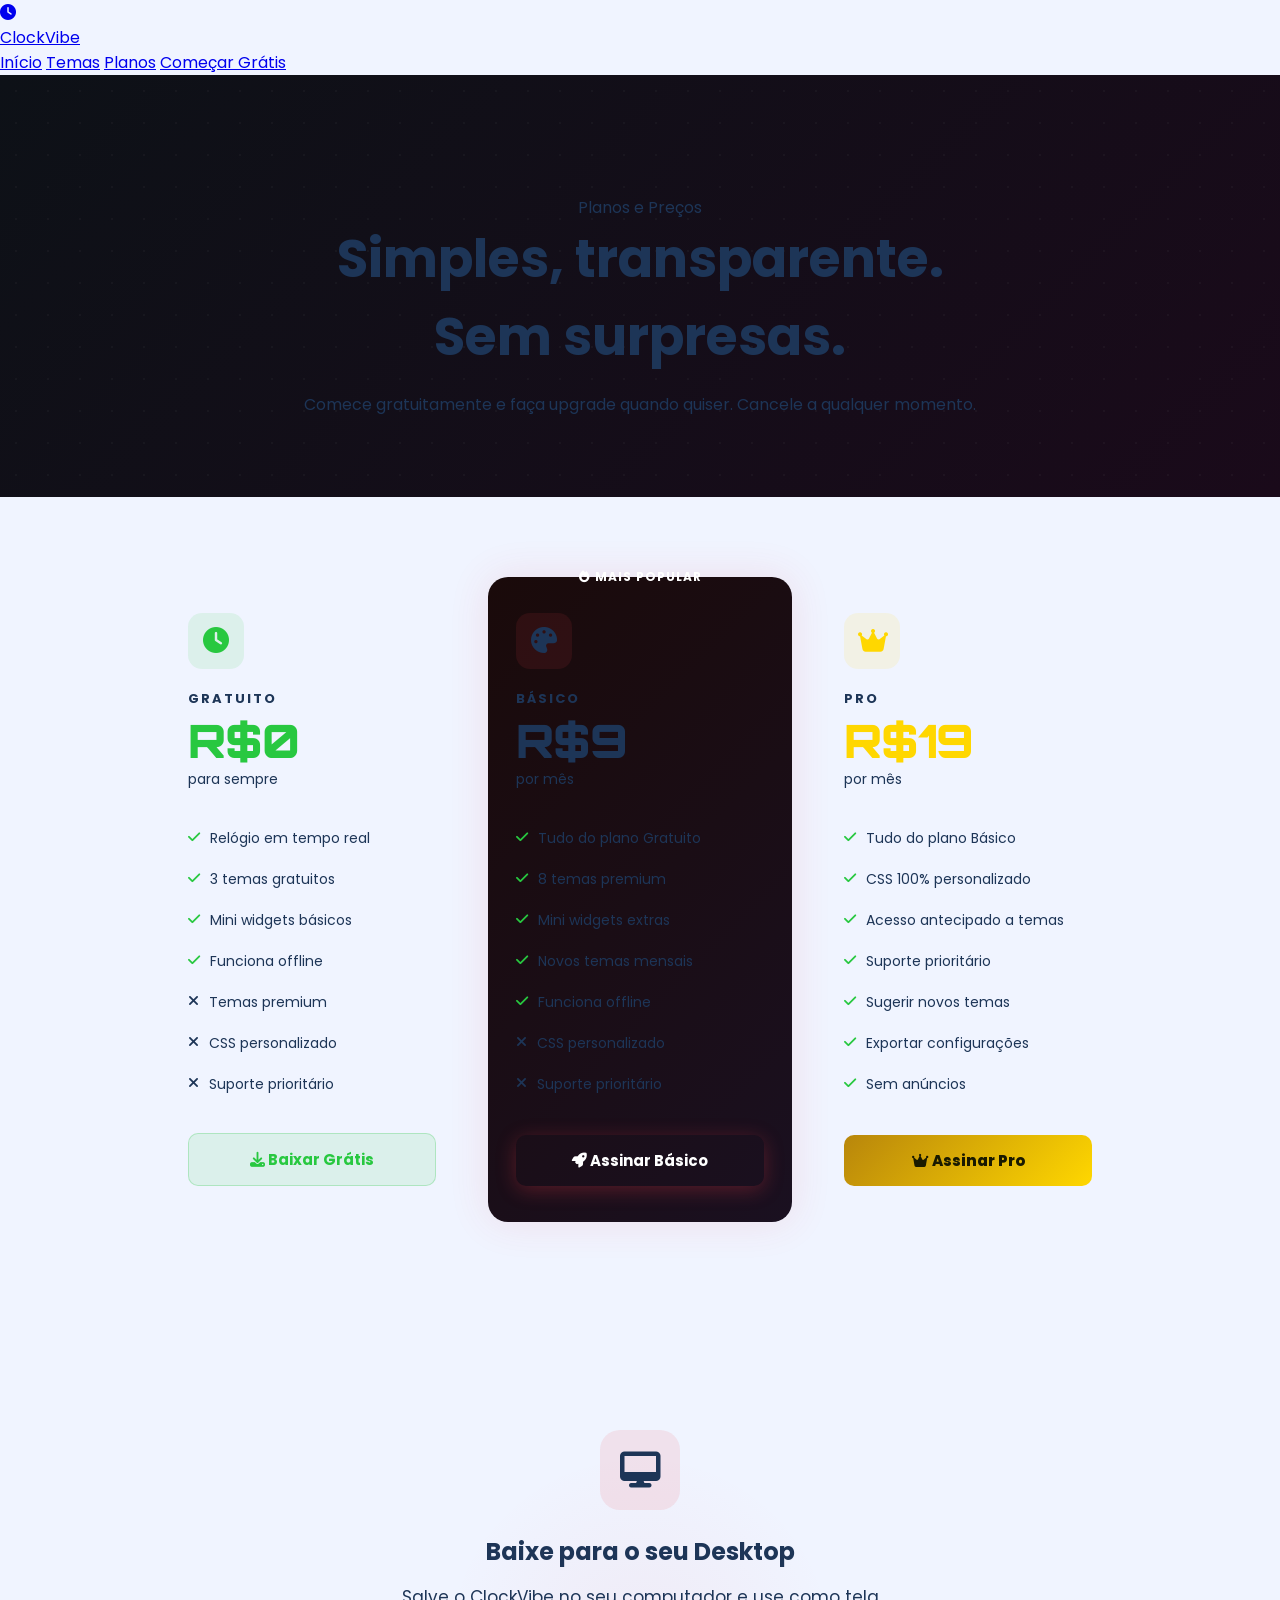
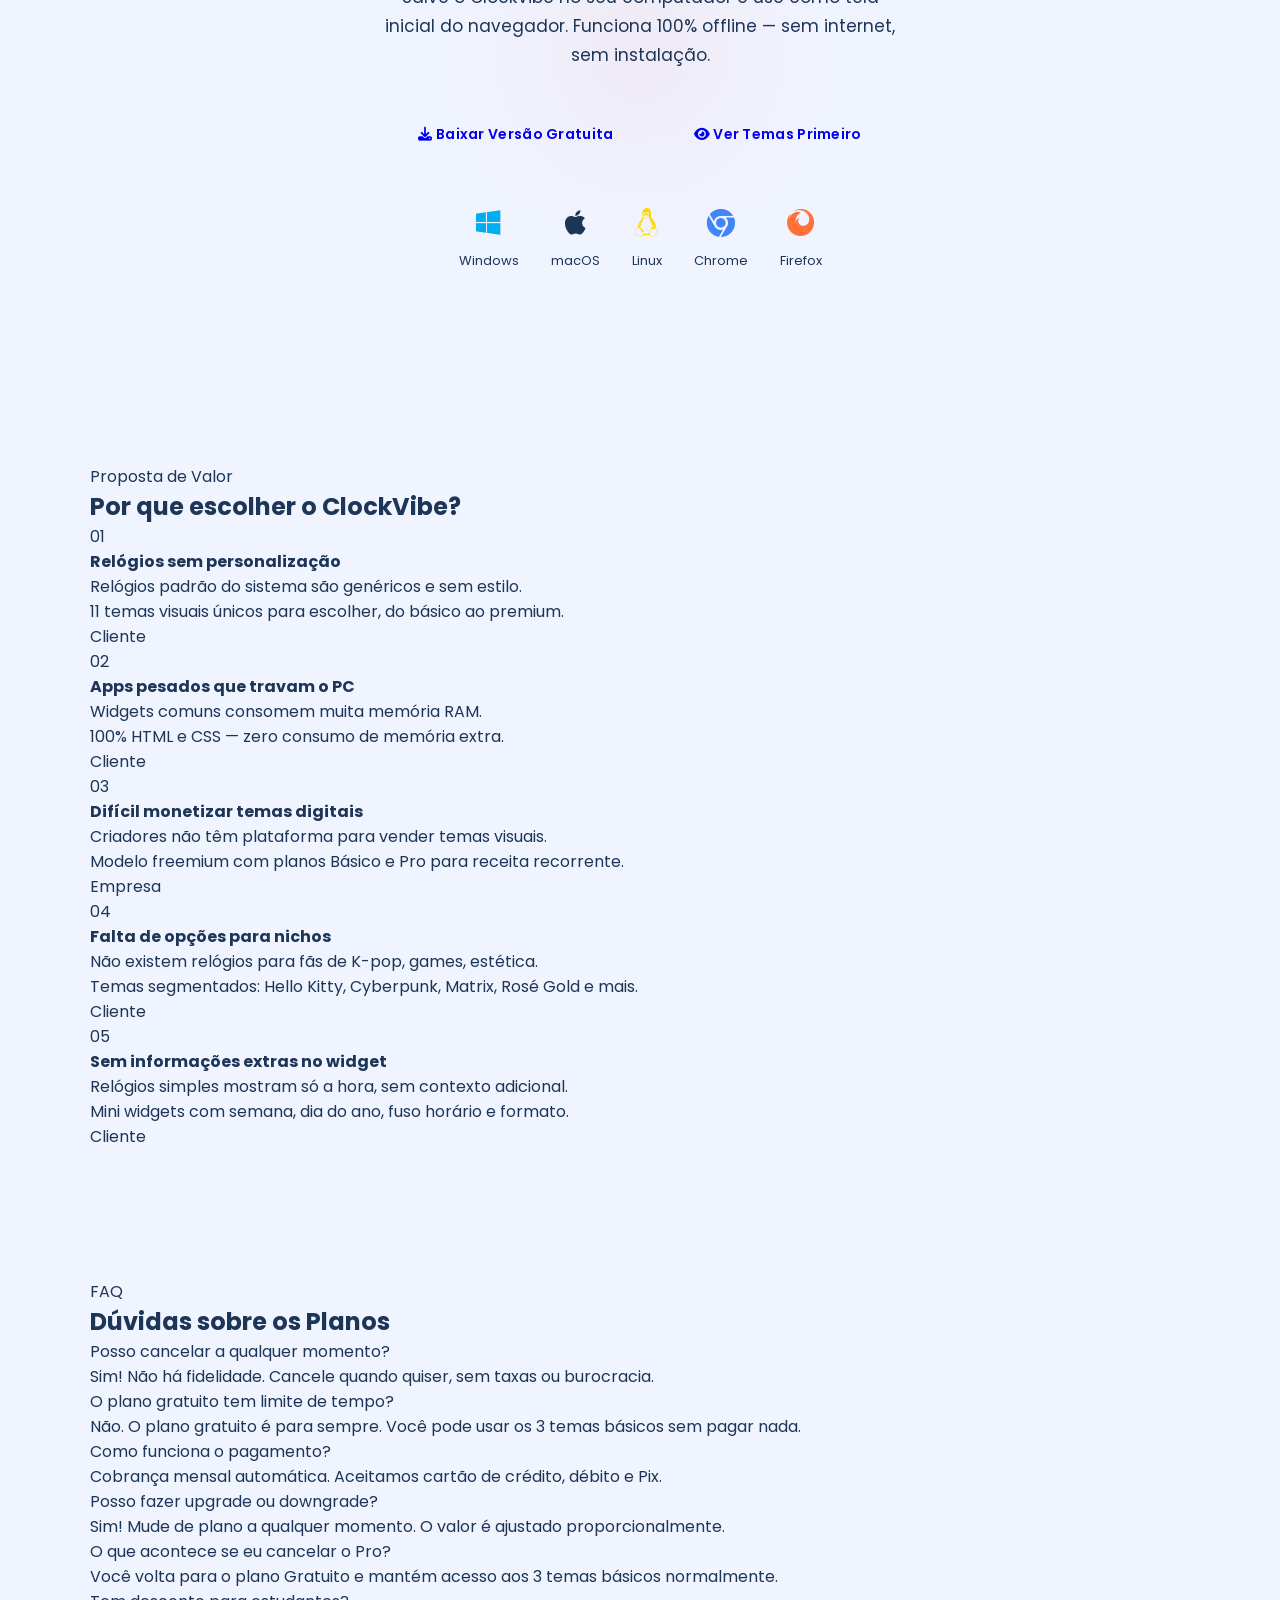
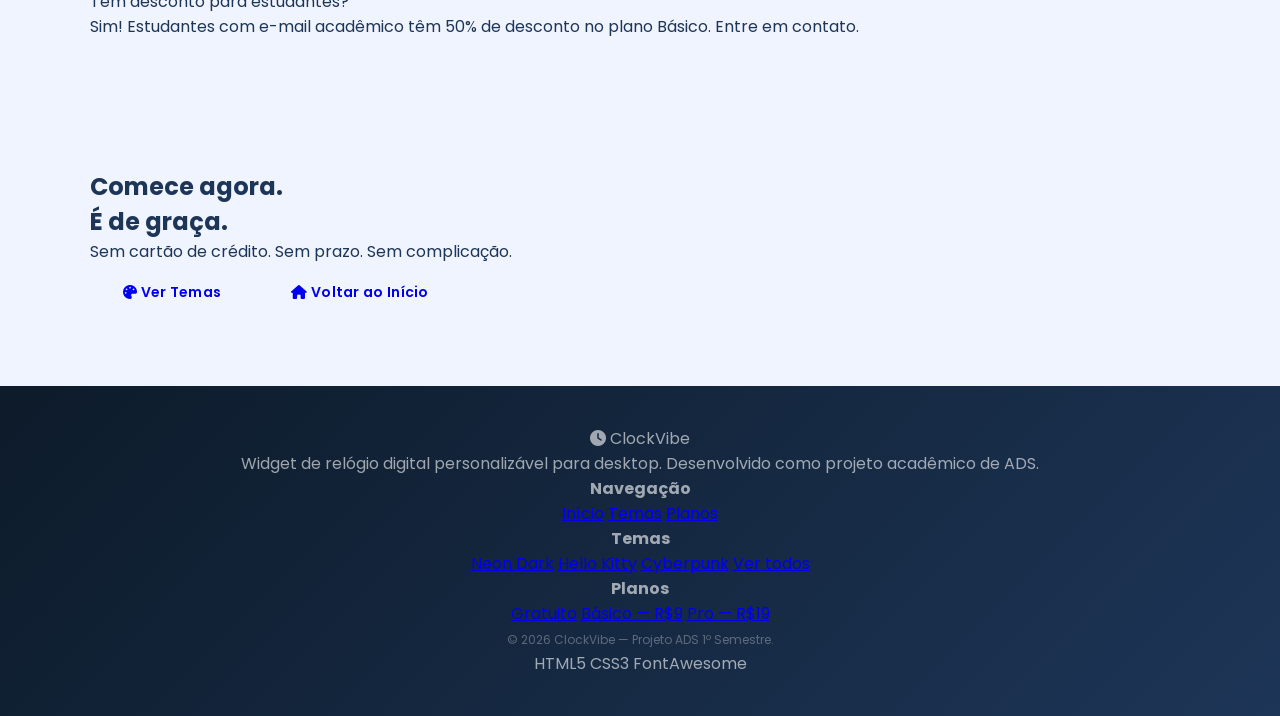
==== commit 33336de1: "Atualiza planos.html — versão imersiva" ====
--- a/planos.html
+++ b/planos.html
@@ -6,177 +6,500 @@
     <title>Planos — ClockVibe</title>
     <link rel="stylesheet" href="css/style.css">
     <link rel="stylesheet" href="https://cdnjs.cloudflare.com/ajax/libs/font-awesome/6.5.0/css/all.min.css">
+    <style>
+        /* Estilos específicos da página de planos */
+        .plans-hero {
+            background: linear-gradient(135deg, #0d1117, #1a0a1a);
+            padding: 120px 24px 80px;
+            text-align: center;
+            position: relative;
+            overflow: hidden;
+            border-bottom: 1px solid var(--border);
+        }
+        .plans-hero::before {
+            content: '';
+            position: absolute;
+            inset: 0;
+            background-image: radial-gradient(circle, rgba(255,255,255,0.03) 1px, transparent 1px);
+            background-size: 32px 32px;
+        }
+        .plans-hero-content { position: relative; z-index: 2; }
+
+        /* Cards de planos */
+        .plans-grid {
+            display: grid;
+            grid-template-columns: repeat(3, 1fr);
+            gap: 24px;
+            max-width: 960px;
+            margin: 0 auto;
+        }
+
+        .plan-card {
+            background: var(--bg-card);
+            border: 1px solid var(--border);
+            border-radius: 20px;
+            padding: 36px 28px;
+            position: relative;
+            transition: var(--transition);
+            display: flex;
+            flex-direction: column;
+        }
+
+        .plan-card:hover {
+            transform: translateY(-6px);
+            box-shadow: 0 24px 56px rgba(0,0,0,0.4);
+        }
+
+        .plan-card.destaque {
+            border-color: var(--primary);
+            background: linear-gradient(135deg, #1a0a0a, #1a1020);
+            box-shadow: 0 0 40px rgba(230,57,70,0.12);
+        }
+
+        .plan-card.destaque:hover {
+            box-shadow: 0 24px 56px rgba(230,57,70,0.25);
+        }
+
+        .plan-popular {
+            position: absolute;
+            top: -14px;
+            left: 50%;
+            transform: translateX(-50%);
+            background: var(--primary);
+            color: white;
+            padding: 5px 20px;
+            border-radius: 50px;
+            font-size: 12px;
+            font-weight: 700;
+            letter-spacing: 1px;
+            text-transform: uppercase;
+            white-space: nowrap;
+        }
+
+        .plan-icon {
+            width: 56px; height: 56px;
+            border-radius: 14px;
+            display: flex;
+            align-items: center;
+            justify-content: center;
+            font-size: 26px;
+            margin-bottom: 20px;
+        }
+
+        .plan-icon-free { background: rgba(40,200,64,0.1); }
+        .plan-icon-basic { background: rgba(230,57,70,0.1); }
+        .plan-icon-pro { background: rgba(255,215,0,0.1); }
+
+        .plan-name {
+            font-size: 13px;
+            font-weight: 700;
+            text-transform: uppercase;
+            letter-spacing: 2px;
+            color: var(--text-muted);
+            margin-bottom: 8px;
+        }
+
+        .plan-price {
+            font-family: 'Orbitron', monospace;
+            font-size: 46px;
+            font-weight: 900;
+            line-height: 1;
+            margin-bottom: 6px;
+        }
+
+        .plan-price-free { color: #28c840; }
+        .plan-price-basic { color: var(--primary); }
+        .plan-price-pro { color: #ffd700; }
+
+        .plan-period {
+            font-size: 14px;
+            color: var(--text-muted);
+            margin-bottom: 28px;
+        }
+
+        .plan-features {
+            flex: 1;
+            margin-bottom: 28px;
+        }
+
+        .plan-feature {
+            display: flex;
+            align-items: flex-start;
+            gap: 10px;
+            padding: 10px 0;
+            border-bottom: 1px solid var(--border);
+            font-size: 14px;
+            color: var(--text);
+        }
+
+        .plan-feature:last-child { border-bottom: none; }
+
+        .plan-feature .check { color: #28c840; flex-shrink: 0; margin-top: 2px; }
+        .plan-feature .cross { color: var(--text-muted); flex-shrink: 0; margin-top: 2px; }
+
+        .plan-btn {
+            display: block;
+            text-align: center;
+            padding: 14px;
+            border-radius: 10px;
+            font-size: 15px;
+            font-weight: 700;
+            transition: var(--transition);
+            text-decoration: none;
+        }
+
+        .plan-btn-free {
+            background: rgba(40,200,64,0.1);
+            color: #28c840;
+            border: 1px solid rgba(40,200,64,0.25);
+        }
+        .plan-btn-free:hover { background: rgba(40,200,64,0.2); transform: translateY(-2px); }
+
+        .plan-btn-basic {
+            background: var(--primary);
+            color: white;
+            box-shadow: 0 4px 20px rgba(230,57,70,0.3);
+        }
+        .plan-btn-basic:hover { background: var(--primary-dark); transform: translateY(-2px); box-shadow: 0 8px 28px rgba(230,57,70,0.45); }
+
+        .plan-btn-pro {
+            background: linear-gradient(135deg, #b8860b, #ffd700);
+            color: #1a1a00;
+            font-weight: 800;
+        }
+        .plan-btn-pro:hover { transform: translateY(-2px); box-shadow: 0 8px 28px rgba(255,215,0,0.3); }
+
+        /* Download section */
+        .download-section {
+            background: var(--bg-card);
+            border: 1px solid var(--border);
+            border-radius: 20px;
+            padding: 48px;
+            text-align: center;
+            position: relative;
+            overflow: hidden;
+        }
+
+        .download-section::before {
+            content: '';
+            position: absolute;
+            width: 400px; height: 400px;
+            background: radial-gradient(circle, rgba(230,57,70,0.05) 0%, transparent 70%);
+            top: 50%; left: 50%;
+            transform: translate(-50%, -50%);
+        }
+
+        .download-icon {
+            width: 80px; height: 80px;
+            background: rgba(230,57,70,0.1);
+            border-radius: 20px;
+            display: flex;
+            align-items: center;
+            justify-content: center;
+            font-size: 36px;
+            color: var(--primary);
+            margin: 0 auto 24px;
+            position: relative;
+            z-index: 2;
+        }
+
+        @media (max-width: 768px) {
+            .plans-grid { grid-template-columns: 1fr; max-width: 400px; }
+            .download-section { padding: 32px 24px; }
+        }
+    </style>
 </head>
 <body>
 
-    <header>
-        <a href="index.html" class="logo">
-            <div class="logo-icone"><i class="fa-solid fa-clock"></i></div>
+    <!-- ===== NAVBAR ===== -->
+    <nav class="navbar">
+        <a href="index.html" class="nav-logo">
+            <div class="logo-icon"><i class="fa-solid fa-clock"></i></div>
             Clock<span>Vibe</span>
         </a>
-        <nav>
-            <ul>
-                <li><a href="index.html">Início</a></li>
-                <li><a href="temas.html">Temas</a></li>
-                <li><a href="planos.html" class="ativo">Planos</a></li>
-            </ul>
-        </nav>
-    </header>
-
-    <div class="hero" style="padding:50px 20px 40px;">
-        <h1>Planos e <span>Preços</span></h1>
-        <p>Escolha o plano ideal para você. Comece gratuitamente e faça upgrade quando quiser.</p>
-    </div>
-
-    <section>
-        <div class="container">
-            <div class="titulo-secao">
-                <h2>Escolha seu <span>Plano</span></h2>
-                <p>Sem fidelidade. Cancele quando quiser.</p>
-            </div>
-            <div class="grid-3">
-
-                <div class="plano-card">
-                    <div class="plano-nome"><i class="fa-solid fa-circle-check" style="color:#22c55e;margin-right:8px;"></i>Gratuito</div>
-                    <div class="plano-preco">R$0 <span>/mês</span></div>
-                    <ul class="plano-lista">
-                        <li>6 temas gratuitos</li>
-                        <li>Relógio ao vivo</li>
-                        <li>Funciona offline</li>
-                        <li>Suporte da comunidade</li>
-                        <li style="color:#ccc; text-decoration:line-through;">Temas premium</li>
-                        <li style="color:#ccc; text-decoration:line-through;">Novos temas</li>
-                    </ul>
-                    <a href="temas.html" class="btn btn-escuro" style="width:100%; text-align:center; display:block;">
-                        <i class="fa-solid fa-palette"></i> Começar Grátis
-                    </a>
-                </div>
-
-                <div class="plano-card destaque">
-                    <div class="plano-nome"><i class="fa-solid fa-star" style="color:#f59e0b;margin-right:8px;"></i>Básico</div>
-                    <div class="plano-preco">R$9 <span>/mês</span></div>
-                    <ul class="plano-lista">
-                        <li>Todos os temas gratuitos</li>
-                        <li>5 temas premium</li>
-                        <li>Relógio ao vivo</li>
-                        <li>Funciona offline</li>
-                        <li>Suporte por e-mail</li>
-                        <li>Novos temas mensais</li>
-                    </ul>
-                    <a href="temas.html" class="btn btn-primario" style="width:100%; text-align:center; display:block;">
-                        <i class="fa-solid fa-crown"></i> Assinar Básico
-                    </a>
-                </div>
-
-                <div class="plano-card">
-                    <div class="plano-nome"><i class="fa-solid fa-gem" style="color:#a855f7;margin-right:8px;"></i>Pro</div>
-                    <div class="plano-preco">R$19 <span>/mês</span></div>
-                    <ul class="plano-lista">
-                        <li>Todos os temas disponíveis</li>
-                        <li>Temas exclusivos Pro</li>
-                        <li>Relógio ao vivo</li>
-                        <li>Funciona offline</li>
-                        <li>Suporte prioritário</li>
-                        <li>Novos temas semanais</li>
-                    </ul>
-                    <a href="temas.html" class="btn btn-escuro" style="width:100%; text-align:center; display:block;">
-                        <i class="fa-solid fa-gem"></i> Assinar Pro
-                    </a>
-                </div>
-
-            </div>
-        </div>
-    </section>
-
-    <section class="secao-cinza">
-        <div class="container">
-            <div class="titulo-secao">
-                <h2>Comparação <span>Completa</span></h2>
-            </div>
-            <table class="tabela-comparativa">
-                <thead>
-                    <tr>
-                        <th>Recurso</th>
-                        <th>Gratuito</th>
-                        <th>Básico</th>
-                        <th>Pro</th>
-                    </tr>
-                </thead>
-                <tbody>
-                    <tr><td>Temas gratuitos (6)</td><td>✓</td><td>✓</td><td>✓</td></tr>
-                    <tr><td>Temas premium (5)</td><td>✗</td><td>✓</td><td>✓</td></tr>
-                    <tr><td>Temas exclusivos Pro</td><td>✗</td><td>✗</td><td>✓</td></tr>
-                    <tr><td>Novos temas mensais</td><td>✗</td><td>✓</td><td>✓</td></tr>
-                    <tr><td>Novos temas semanais</td><td>✗</td><td>✗</td><td>✓</td></tr>
-                    <tr><td>Suporte</td><td>Comunidade</td><td>E-mail</td><td>Prioritário</td></tr>
-                    <tr><td>Funciona offline</td><td>✓</td><td>✓</td><td>✓</td></tr>
-                    <tr><td>Preço</td><td>Grátis</td><td>R$9/mês</td><td>R$19/mês</td></tr>
-                </tbody>
-            </table>
-        </div>
-    </section>
-
-    <section>
-        <div class="container">
-            <div class="titulo-secao">
-                <h2>Problemas que <span>resolvemos</span></h2>
-            </div>
-            <table class="tabela-comparativa">
-                <thead>
-                    <tr><th>#</th><th>Problema</th><th>Perspectiva</th><th>Solução</th></tr>
-                </thead>
-                <tbody>
-                    <tr><td>1</td><td>Relógio do sistema sem personalização</td><td>Usuário</td><td>11 temas visuais disponíveis</td></tr>
-                    <tr><td>2</td><td>Interface monótona no desktop</td><td>Usuário</td><td>Temas com estilos variados</td></tr>
-                    <tr><td>3</td><td>Dificuldade de visualizar a hora</td><td>Usuário</td><td>Relógio grande em destaque</td></tr>
-                    <tr><td>4</td><td>Falta de opções gratuitas de qualidade</td><td>Usuário</td><td>Plano gratuito permanente</td></tr>
-                    <tr><td>5</td><td>Aplicativos pesados que travam</td><td>Usuário</td><td>HTML e CSS puro, leve e rápido</td></tr>
-                </tbody>
-            </table>
-        </div>
-    </section>
-
-    <section class="secao-cinza">
-        <div class="container">
-            <div class="titulo-secao">
-                <h2>Perguntas <span>Frequentes</span></h2>
-            </div>
-            <div class="grid-2">
-                <div class="card faq-card">
-                    <h3><i class="fa-solid fa-ban" style="color:var(--cor-primaria);margin-right:8px;"></i>Posso cancelar quando quiser?</h3>
-                    <p>Sim! Sem multa, sem fidelidade. Cancele a qualquer momento e continue usando os temas gratuitos.</p>
-                </div>
-                <div class="card faq-card">
-                    <h3><i class="fa-solid fa-credit-card" style="color:var(--cor-primaria);margin-right:8px;"></i>Quais formas de pagamento?</h3>
-                    <p>Aceitamos cartão de crédito, débito e Pix. O pagamento é mensal e automático.</p>
-                </div>
-                <div class="card faq-card">
-                    <h3><i class="fa-solid fa-arrow-up" style="color:var(--cor-primaria);margin-right:8px;"></i>Posso mudar de plano?</h3>
-                    <p>Sim! Faça upgrade ou downgrade a qualquer momento. A mudança é imediata.</p>
-                </div>
-                <div class="card faq-card">
-                    <h3><i class="fa-solid fa-gift" style="color:var(--cor-primaria);margin-right:8px;"></i>Tem período de teste?</h3>
-                    <p>Sim! O plano Básico tem 7 dias grátis para você testar antes de ser cobrado.</p>
-                </div>
-            </div>
-        </div>
-    </section>
-
-    <div class="cta-final">
-        <h2>Pronto para <span>personalizar?</span></h2>
-        <p>Comece grátis agora e faça upgrade quando quiser.</p>
-        <a href="temas.html" class="btn btn-primario"><i class="fa-solid fa-palette"></i> Ver Temas</a>
-        <a href="index.html" class="btn btn-secundario"><i class="fa-solid fa-house"></i> Voltar ao Início</a>
-    </div>
-
-    <footer>
-        <div class="footer-logo"><i class="fa-solid fa-clock" style="color:var(--cor-primaria);"></i> Clock<span>Vibe</span></div>
-        <div class="footer-links">
+        <div class="nav-links">
             <a href="index.html">Início</a>
             <a href="temas.html">Temas</a>
-            <a href="planos.html">Planos</a>
-        </div>
-        <p class="footer-copy">© 2026 ClockVibe — Projeto ADS 1º Semestre. Desenvolvido com HTML e CSS.</p>
+            <a href="planos.html" class="ativo">Planos</a>
+            <a href="planos.html" class="nav-cta">Começar Grátis</a>
+        </div>
+    </nav>
+
+    <!-- ===== HERO PLANOS ===== -->
+    <section class="plans-hero">
+        <div class="plans-hero-content">
+            <span class="section-tag">Planos e Preços</span>
+            <h1 class="section-title" style="font-size:clamp(28px,5vw,52px);margin-bottom:16px;">Simples, transparente.<br><span>Sem surpresas.</span></h1>
+            <p class="section-desc" style="margin:0 auto;">Comece gratuitamente e faça upgrade quando quiser. Cancele a qualquer momento.</p>
+        </div>
+    </section>
+
+    <!-- ===== PLANOS ===== -->
+    <section style="background: var(--bg); padding: 80px 0;">
+        <div class="container">
+            <div class="plans-grid">
+
+                <!-- Plano Gratuito -->
+                <div class="plan-card">
+                    <div class="plan-icon plan-icon-free">
+                        <i class="fa-solid fa-clock" style="color:#28c840;"></i>
+                    </div>
+                    <div class="plan-name">Gratuito</div>
+                    <div class="plan-price plan-price-free">R$0</div>
+                    <div class="plan-period">para sempre</div>
+                    <div class="plan-features">
+                        <div class="plan-feature"><i class="fa-solid fa-check check"></i> Relógio em tempo real</div>
+                        <div class="plan-feature"><i class="fa-solid fa-check check"></i> 3 temas gratuitos</div>
+                        <div class="plan-feature"><i class="fa-solid fa-check check"></i> Mini widgets básicos</div>
+                        <div class="plan-feature"><i class="fa-solid fa-check check"></i> Funciona offline</div>
+                        <div class="plan-feature"><i class="fa-solid fa-xmark cross"></i> Temas premium</div>
+                        <div class="plan-feature"><i class="fa-solid fa-xmark cross"></i> CSS personalizado</div>
+                        <div class="plan-feature"><i class="fa-solid fa-xmark cross"></i> Suporte prioritário</div>
+                    </div>
+                    <a href="temas.html" class="plan-btn plan-btn-free">
+                        <i class="fa-solid fa-download"></i> Baixar Grátis
+                    </a>
+                </div>
+
+                <!-- Plano Básico — Destaque -->
+                <div class="plan-card destaque">
+                    <div class="plan-popular"><i class="fa-solid fa-fire"></i> Mais Popular</div>
+                    <div class="plan-icon plan-icon-basic">
+                        <i class="fa-solid fa-palette" style="color:var(--primary);"></i>
+                    </div>
+                    <div class="plan-name">Básico</div>
+                    <div class="plan-price plan-price-basic">R$9</div>
+                    <div class="plan-period">por mês</div>
+                    <div class="plan-features">
+                        <div class="plan-feature"><i class="fa-solid fa-check check"></i> Tudo do plano Gratuito</div>
+                        <div class="plan-feature"><i class="fa-solid fa-check check"></i> 8 temas premium</div>
+                        <div class="plan-feature"><i class="fa-solid fa-check check"></i> Mini widgets extras</div>
+                        <div class="plan-feature"><i class="fa-solid fa-check check"></i> Novos temas mensais</div>
+                        <div class="plan-feature"><i class="fa-solid fa-check check"></i> Funciona offline</div>
+                        <div class="plan-feature"><i class="fa-solid fa-xmark cross"></i> CSS personalizado</div>
+                        <div class="plan-feature"><i class="fa-solid fa-xmark cross"></i> Suporte prioritário</div>
+                    </div>
+                    <a href="temas.html" class="plan-btn plan-btn-basic">
+                        <i class="fa-solid fa-rocket"></i> Assinar Básico
+                    </a>
+                </div>
+
+                <!-- Plano Pro -->
+                <div class="plan-card">
+                    <div class="plan-icon plan-icon-pro">
+                        <i class="fa-solid fa-crown" style="color:#ffd700;"></i>
+                    </div>
+                    <div class="plan-name">Pro</div>
+                    <div class="plan-price plan-price-pro">R$19</div>
+                    <div class="plan-period">por mês</div>
+                    <div class="plan-features">
+                        <div class="plan-feature"><i class="fa-solid fa-check check"></i> Tudo do plano Básico</div>
+                        <div class="plan-feature"><i class="fa-solid fa-check check"></i> CSS 100% personalizado</div>
+                        <div class="plan-feature"><i class="fa-solid fa-check check"></i> Acesso antecipado a temas</div>
+                        <div class="plan-feature"><i class="fa-solid fa-check check"></i> Suporte prioritário</div>
+                        <div class="plan-feature"><i class="fa-solid fa-check check"></i> Sugerir novos temas</div>
+                        <div class="plan-feature"><i class="fa-solid fa-check check"></i> Exportar configurações</div>
+                        <div class="plan-feature"><i class="fa-solid fa-check check"></i> Sem anúncios</div>
+                    </div>
+                    <a href="temas.html" class="plan-btn plan-btn-pro">
+                        <i class="fa-solid fa-crown"></i> Assinar Pro
+                    </a>
+                </div>
+
+            </div>
+        </div>
+    </section>
+
+    <!-- ===== DOWNLOAD PARA DESKTOP ===== -->
+    <section style="background: var(--bg-card); padding: 80px 0; border-top: 1px solid var(--border);">
+        <div class="container">
+            <div class="download-section">
+                <div class="download-icon">
+                    <i class="fa-solid fa-desktop"></i>
+                </div>
+                <h2 class="section-title" style="margin-bottom:14px;position:relative;z-index:2;">Baixe para o <span>seu Desktop</span></h2>
+                <p style="font-size:17px;color:var(--text-muted);max-width:520px;margin:0 auto 36px;position:relative;z-index:2;line-height:1.7;">
+                    Salve o ClockVibe no seu computador e use como tela inicial do navegador. Funciona 100% offline — sem internet, sem instalação.
+                </p>
+                <div style="display:flex;gap:14px;justify-content:center;flex-wrap:wrap;position:relative;z-index:2;">
+                    <a href="index.html" class="btn btn-red">
+                        <i class="fa-solid fa-download"></i> Baixar Versão Gratuita
+                    </a>
+                    <a href="temas.html" class="btn btn-outline">
+                        <i class="fa-solid fa-eye"></i> Ver Temas Primeiro
+                    </a>
+                </div>
+                <div style="display:flex;gap:32px;justify-content:center;margin-top:40px;flex-wrap:wrap;position:relative;z-index:2;">
+                    <div style="text-align:center;">
+                        <div style="font-size:28px;margin-bottom:6px;"><i class="fa-brands fa-windows" style="color:#00adef;"></i></div>
+                        <div style="font-size:13px;color:var(--text-muted);">Windows</div>
+                    </div>
+                    <div style="text-align:center;">
+                        <div style="font-size:28px;margin-bottom:6px;"><i class="fa-brands fa-apple" style="color:var(--text);"></i></div>
+                        <div style="font-size:13px;color:var(--text-muted);">macOS</div>
+                    </div>
+                    <div style="text-align:center;">
+                        <div style="font-size:28px;margin-bottom:6px;"><i class="fa-brands fa-linux" style="color:#ffd700;"></i></div>
+                        <div style="font-size:13px;color:var(--text-muted);">Linux</div>
+                    </div>
+                    <div style="text-align:center;">
+                        <div style="font-size:28px;margin-bottom:6px;"><i class="fa-brands fa-chrome" style="color:#4285f4;"></i></div>
+                        <div style="font-size:13px;color:var(--text-muted);">Chrome</div>
+                    </div>
+                    <div style="text-align:center;">
+                        <div style="font-size:28px;margin-bottom:6px;"><i class="fa-brands fa-firefox" style="color:#ff7139;"></i></div>
+                        <div style="font-size:13px;color:var(--text-muted);">Firefox</div>
+                    </div>
+                </div>
+            </div>
+        </div>
+    </section>
+
+    <!-- ===== PROBLEMAS E SOLUÇÕES ===== -->
+    <section class="problems-section">
+        <div class="container">
+            <div class="section-header">
+                <span class="section-tag">Proposta de Valor</span>
+                <h2 class="section-title">Por que escolher o <span>ClockVibe</span>?</h2>
+            </div>
+            <div class="prob-list">
+                <div class="prob-row">
+                    <div class="prob-num">01</div>
+                    <div class="prob-text">
+                        <h4>Relógios sem personalização</h4>
+                        <p>Relógios padrão do sistema são genéricos e sem estilo.</p>
+                    </div>
+                    <div class="prob-solution">11 temas visuais únicos para escolher, do básico ao premium.</div>
+                    <span class="prob-tag tag-c">Cliente</span>
+                </div>
+                <div class="prob-row">
+                    <div class="prob-num">02</div>
+                    <div class="prob-text">
+                        <h4>Apps pesados que travam o PC</h4>
+                        <p>Widgets comuns consomem muita memória RAM.</p>
+                    </div>
+                    <div class="prob-solution">100% HTML e CSS — zero consumo de memória extra.</div>
+                    <span class="prob-tag tag-c">Cliente</span>
+                </div>
+                <div class="prob-row">
+                    <div class="prob-num">03</div>
+                    <div class="prob-text">
+                        <h4>Difícil monetizar temas digitais</h4>
+                        <p>Criadores não têm plataforma para vender temas visuais.</p>
+                    </div>
+                    <div class="prob-solution">Modelo freemium com planos Básico e Pro para receita recorrente.</div>
+                    <span class="prob-tag tag-e">Empresa</span>
+                </div>
+                <div class="prob-row">
+                    <div class="prob-num">04</div>
+                    <div class="prob-text">
+                        <h4>Falta de opções para nichos</h4>
+                        <p>Não existem relógios para fãs de K-pop, games, estética.</p>
+                    </div>
+                    <div class="prob-solution">Temas segmentados: Hello Kitty, Cyberpunk, Matrix, Rosé Gold e mais.</div>
+                    <span class="prob-tag tag-c">Cliente</span>
+                </div>
+                <div class="prob-row">
+                    <div class="prob-num">05</div>
+                    <div class="prob-text">
+                        <h4>Sem informações extras no widget</h4>
+                        <p>Relógios simples mostram só a hora, sem contexto adicional.</p>
+                    </div>
+                    <div class="prob-solution">Mini widgets com semana, dia do ano, fuso horário e formato.</div>
+                    <span class="prob-tag tag-c">Cliente</span>
+                </div>
+            </div>
+        </div>
+    </section>
+
+    <!-- ===== FAQ ===== -->
+    <section class="faq-section">
+        <div class="container">
+            <div class="section-header">
+                <span class="section-tag">FAQ</span>
+                <h2 class="section-title">Dúvidas sobre os <span>Planos</span></h2>
+            </div>
+            <div class="faq-grid">
+                <div class="faq-item">
+                    <div class="faq-q">Posso cancelar a qualquer momento?</div>
+                    <p class="faq-a">Sim! Não há fidelidade. Cancele quando quiser, sem taxas ou burocracia.</p>
+                </div>
+                <div class="faq-item">
+                    <div class="faq-q">O plano gratuito tem limite de tempo?</div>
+                    <p class="faq-a">Não. O plano gratuito é para sempre. Você pode usar os 3 temas básicos sem pagar nada.</p>
+                </div>
+                <div class="faq-item">
+                    <div class="faq-q">Como funciona o pagamento?</div>
+                    <p class="faq-a">Cobrança mensal automática. Aceitamos cartão de crédito, débito e Pix.</p>
+                </div>
+                <div class="faq-item">
+                    <div class="faq-q">Posso fazer upgrade ou downgrade?</div>
+                    <p class="faq-a">Sim! Mude de plano a qualquer momento. O valor é ajustado proporcionalmente.</p>
+                </div>
+                <div class="faq-item">
+                    <div class="faq-q">O que acontece se eu cancelar o Pro?</div>
+                    <p class="faq-a">Você volta para o plano Gratuito e mantém acesso aos 3 temas básicos normalmente.</p>
+                </div>
+                <div class="faq-item">
+                    <div class="faq-q">Tem desconto para estudantes?</div>
+                    <p class="faq-a">Sim! Estudantes com e-mail acadêmico têm 50% de desconto no plano Básico. Entre em contato.</p>
+                </div>
+            </div>
+        </div>
+    </section>
+
+    <!-- ===== CTA ===== -->
+    <section class="cta-section">
+        <div class="container">
+            <h2 class="cta-title">Comece agora.<br><span>É de graça.</span></h2>
+            <p class="cta-desc">Sem cartão de crédito. Sem prazo. Sem complicação.</p>
+            <div class="cta-btns">
+                <a href="temas.html" class="btn btn-red"><i class="fa-solid fa-palette"></i> Ver Temas</a>
+                <a href="index.html" class="btn btn-outline"><i class="fa-solid fa-house"></i> Voltar ao Início</a>
+            </div>
+        </div>
+    </section>
+
+    <!-- ===== FOOTER ===== -->
+    <footer>
+        <div class="container">
+            <div class="footer-grid">
+                <div class="footer-brand">
+                    <div class="footer-brand-logo">
+                        <i class="fa-solid fa-clock" style="color:var(--primary)"></i>
+                        Clock<span>Vibe</span>
+                    </div>
+                    <p>Widget de relógio digital personalizável para desktop. Desenvolvido como projeto acadêmico de ADS.</p>
+                </div>
+                <div class="footer-col">
+                    <h4>Navegação</h4>
+                    <a href="index.html">Início</a>
+                    <a href="temas.html">Temas</a>
+                    <a href="planos.html">Planos</a>
+                </div>
+                <div class="footer-col">
+                    <h4>Temas</h4>
+                    <a href="temas.html">Neon Dark</a>
+                    <a href="temas.html">Hello Kitty</a>
+                    <a href="temas.html">Cyberpunk</a>
+                    <a href="temas.html">Ver todos</a>
+                </div>
+                <div class="footer-col">
+                    <h4>Planos</h4>
+                    <a href="planos.html">Gratuito</a>
+                    <a href="planos.html">Básico — R$9</a>
+                    <a href="planos.html">Pro — R$19</a>
+                </div>
+            </div>
+            <div class="footer-bottom">
+                <span class="footer-copy">© 2026 ClockVibe — Projeto ADS 1º Semestre.</span>
+                <div class="footer-tags">
+                    <span class="f-tag">HTML5</span>
+                    <span class="f-tag">CSS3</span>
+                    <span class="f-tag">FontAwesome</span>
+                </div>
+            </div>
+        </div>
     </footer>
 
 </body>
--- a/css/style.css
+++ b/css/style.css
@@ -1,8 +1,8 @@
 /* ========================================
    CLOCKVIBE — VERSÃO MELHORADA
    CSS com Google Fonts, glassmorphism,
-   animações, temas e responsividade
-   Referência: developer.mozilla.org
+   animações e responsividade completa
+   Referência: developer.mozilla.org (MDN)
    ======================================== */
 
 @import url('https://fonts.googleapis.com/css2?family=Poppins:wght@300;400;500;600;700&family=Orbitron:wght@400;700&display=swap');
@@ -15,20 +15,13 @@
     --cor-texto: #1d3557;
     --cor-texto-suave: #6b7280;
     --cor-borda: #e2e8f0;
-    --sombra: 0 4px 20px rgba(0,0,0,0.08);
-    --sombra-hover: 0 8px 30px rgba(0,0,0,0.15);
-    --raio: 14px;
-}
-
-* {
-    margin: 0;
-    padding: 0;
-    box-sizing: border-box;
-}
-
-html {
-    scroll-behavior: smooth;
-}
+    --sombra: 0 4px 20px rgba(29,53,87,0.08);
+    --sombra-hover: 0 8px 30px rgba(29,53,87,0.16);
+    --raio: 16px;
+}
+
+* { margin: 0; padding: 0; box-sizing: border-box; }
+html { scroll-behavior: smooth; }
 
 body {
     font-family: 'Poppins', Arial, sans-serif;
@@ -36,20 +29,20 @@
     color: var(--cor-texto);
 }
 
-/* ===== CABEÇALHO COM GLASSMORPHISM ===== */
+/* ===== CABEÇALHO ===== */
 header {
-    background: rgba(255,255,255,0.85);
-    backdrop-filter: blur(12px);
-    -webkit-backdrop-filter: blur(12px);
-    border-bottom: 1px solid rgba(255,255,255,0.3);
-    padding: 15px 40px;
+    background: rgba(255,255,255,0.92);
+    backdrop-filter: blur(14px);
+    -webkit-backdrop-filter: blur(14px);
+    border-bottom: 1px solid var(--cor-borda);
+    padding: 14px 40px;
     display: flex;
     justify-content: space-between;
     align-items: center;
     position: sticky;
     top: 0;
     z-index: 100;
-    box-shadow: 0 2px 20px rgba(0,0,0,0.06);
+    box-shadow: 0 2px 16px rgba(29,53,87,0.06);
 }
 
 .logo {
@@ -57,7 +50,7 @@
     align-items: center;
     gap: 10px;
     text-decoration: none;
-    font-family: 'Orbitron', sans-serif;
+    font-family: 'Poppins', sans-serif;
     font-size: 20px;
     font-weight: 700;
     color: var(--cor-secundaria);
@@ -66,25 +59,19 @@
 .logo-icone {
     width: 38px;
     height: 38px;
-    background: linear-gradient(135deg, var(--cor-primaria), #c62828);
+    background: linear-gradient(135deg, var(--cor-primaria), #c1121f);
     border-radius: 10px;
     display: flex;
     align-items: center;
     justify-content: center;
     color: #fff;
-    font-size: 18px;
+    font-size: 17px;
     box-shadow: 0 4px 12px rgba(230,57,70,0.35);
 }
 
-.logo span {
-    color: var(--cor-primaria);
-}
-
-nav ul {
-    list-style: none;
-    display: flex;
-    gap: 8px;
-}
+.logo span { color: var(--cor-primaria); }
+
+nav ul { list-style: none; display: flex; gap: 6px; }
 
 nav ul li a {
     color: var(--cor-texto-suave);
@@ -94,20 +81,21 @@
     padding: 8px 16px;
     border-radius: 8px;
     transition: all 0.2s;
+    display: block;
 }
 
 nav ul li a:hover,
 nav ul li a.ativo {
-    background-color: var(--cor-primaria);
+    background: linear-gradient(135deg, var(--cor-primaria), #c1121f);
     color: #fff;
 }
 
 /* ===== HERO ===== */
 .hero {
-    background: linear-gradient(135deg, #0f0c29, #302b63, #24243e);
-    color: #fff;
+    background: linear-gradient(135deg, #1d3557 0%, #457b9d 60%, #1d3557 100%);
+    color: #fff;
+    padding: 80px 20px 60px;
     text-align: center;
-    padding: 80px 20px 60px;
     position: relative;
     overflow: hidden;
 }
@@ -115,48 +103,64 @@
 .hero::before {
     content: '';
     position: absolute;
-    top: -100px;
-    right: -100px;
-    width: 400px;
-    height: 400px;
-    background: radial-gradient(circle, rgba(230,57,70,0.2), transparent 70%);
+    top: -100px; right: -100px;
+    width: 400px; height: 400px;
+    background: radial-gradient(circle, rgba(230,57,70,0.15), transparent 70%);
     border-radius: 50%;
 }
 
 .hero h1 {
-    font-size: 42px;
-    font-weight: 700;
-    margin-bottom: 15px;
+    font-size: 44px;
+    font-weight: 700;
+    margin-bottom: 14px;
     line-height: 1.2;
-}
-
-.hero h1 span {
-    color: var(--cor-primaria);
-}
+    position: relative;
+    z-index: 1;
+}
+
+.hero h1 span { color: var(--cor-primaria); }
 
 .hero p {
     font-size: 16px;
-    color: rgba(255,255,255,0.75);
+    color: rgba(255,255,255,0.8);
     margin-bottom: 30px;
-    max-width: 500px;
+    max-width: 520px;
     margin-left: auto;
     margin-right: auto;
-}
-
-/* ===== WIDGET DO RELÓGIO ===== */
+    position: relative;
+    z-index: 1;
+}
+
+.hero-botoes { position: relative; z-index: 1; }
+
+/* ===== RELÓGIO WIDGET ===== */
 .relogio-container {
-    display: inline-block;
+    margin: 30px auto;
+    max-width: 420px;
     background: rgba(255,255,255,0.08);
     backdrop-filter: blur(10px);
-    border: 1px solid rgba(255,255,255,0.15);
+    border: 1px solid rgba(255,255,255,0.2);
     border-radius: 20px;
-    padding: 30px 50px;
-    margin: 20px 0 30px;
+    padding: 30px 20px;
+    position: relative;
+    z-index: 1;
+}
+
+.relogio-badge {
+    display: inline-block;
+    background: var(--cor-primaria);
+    color: #fff;
+    font-size: 11px;
+    font-weight: 700;
+    letter-spacing: 2px;
+    padding: 4px 12px;
+    border-radius: 50px;
+    margin-bottom: 14px;
 }
 
 .relogio-widget {
     font-family: 'Orbitron', monospace;
-    font-size: 64px;
+    font-size: 62px;
     font-weight: 700;
     color: #fff;
     letter-spacing: 4px;
@@ -165,39 +169,20 @@
 }
 
 @keyframes pulso {
-    0%, 100% { text-shadow: 0 0 20px rgba(230,57,70,0.5); }
+    0%, 100% { text-shadow: 0 0 20px rgba(230,57,70,0.4); }
     50% { text-shadow: 0 0 40px rgba(230,57,70,0.9), 0 0 60px rgba(230,57,70,0.4); }
 }
 
 .relogio-data {
-    color: rgba(255,255,255,0.65);
-    font-size: 15px;
+    font-size: 14px;
+    color: rgba(255,255,255,0.7);
     margin-top: 8px;
-    letter-spacing: 1px;
-}
-
-.relogio-badge {
-    display: inline-block;
-    background: var(--cor-primaria);
-    color: #fff;
-    font-size: 11px;
-    font-weight: 700;
-    padding: 4px 10px;
-    border-radius: 20px;
-    letter-spacing: 1px;
-    margin-bottom: 10px;
-    animation: piscar 1.5s ease-in-out infinite;
-}
-
-@keyframes piscar {
-    0%, 100% { opacity: 1; }
-    50% { opacity: 0.5; }
 }
 
 /* ===== BOTÕES ===== */
 .btn {
     display: inline-block;
-    padding: 12px 30px;
+    padding: 13px 28px;
     border-radius: 50px;
     text-decoration: none;
     font-size: 14px;
@@ -205,10 +190,12 @@
     margin: 5px;
     transition: all 0.25s;
     letter-spacing: 0.3px;
+    cursor: pointer;
+    border: none;
 }
 
 .btn-primario {
-    background: linear-gradient(135deg, var(--cor-primaria), #c62828);
+    background: linear-gradient(135deg, var(--cor-primaria), #c1121f);
     color: #fff;
     box-shadow: 0 4px 15px rgba(230,57,70,0.35);
 }
@@ -225,7 +212,7 @@
 }
 
 .btn-secundario:hover {
-    background: rgba(255,255,255,0.1);
+    background: rgba(255,255,255,0.12);
     border-color: #fff;
 }
 
@@ -241,53 +228,19 @@
 }
 
 /* ===== SEÇÕES ===== */
-section {
-    padding: 60px 20px;
-}
-
-.container {
-    max-width: 1100px;
-    margin: 0 auto;
-}
-
-.titulo-secao {
-    text-align: center;
-    margin-bottom: 40px;
-}
-
-.titulo-secao h2 {
-    font-size: 30px;
-    font-weight: 700;
-    color: var(--cor-secundaria);
-    margin-bottom: 8px;
-}
-
-.titulo-secao h2 span {
-    color: var(--cor-primaria);
-}
-
-.titulo-secao p {
-    color: var(--cor-texto-suave);
-    font-size: 15px;
-}
-
-.secao-cinza {
-    background-color: #f8faff;
-    padding: 60px 20px;
-}
+section { padding: 65px 20px; }
+.container { max-width: 1100px; margin: 0 auto; }
+
+.titulo-secao { text-align: center; margin-bottom: 42px; }
+.titulo-secao h2 { font-size: 32px; font-weight: 700; color: var(--cor-secundaria); margin-bottom: 8px; }
+.titulo-secao h2 span { color: var(--cor-primaria); }
+.titulo-secao p { color: var(--cor-texto-suave); font-size: 15px; }
+
+.secao-cinza { background: #eef2ff; padding: 65px 20px; }
 
 /* ===== GRIDS ===== */
-.grid-3 {
-    display: grid;
-    grid-template-columns: repeat(3, 1fr);
-    gap: 22px;
-}
-
-.grid-2 {
-    display: grid;
-    grid-template-columns: repeat(2, 1fr);
-    gap: 22px;
-}
+.grid-3 { display: grid; grid-template-columns: repeat(3, 1fr); gap: 22px; }
+.grid-2 { display: grid; grid-template-columns: repeat(2, 1fr); gap: 22px; }
 
 /* ===== CARDS ===== */
 .card {
@@ -302,42 +255,28 @@
 .card:hover {
     transform: translateY(-4px);
     box-shadow: var(--sombra-hover);
-    border-color: var(--cor-primaria);
+    border-color: rgba(230,57,70,0.25);
 }
 
 .card-icone {
-    width: 50px;
-    height: 50px;
-    background: linear-gradient(135deg, var(--cor-primaria), #c62828);
-    border-radius: 12px;
+    width: 52px;
+    height: 52px;
+    background: linear-gradient(135deg, var(--cor-primaria), #c1121f);
+    border-radius: 14px;
     display: flex;
     align-items: center;
     justify-content: center;
     font-size: 22px;
-    margin-bottom: 15px;
+    margin-bottom: 16px;
     box-shadow: 0 4px 12px rgba(230,57,70,0.25);
-}
-
-.card h3 {
-    font-size: 16px;
-    font-weight: 600;
-    color: var(--cor-secundaria);
-    margin-bottom: 8px;
-}
-
-.card p {
-    font-size: 14px;
-    color: var(--cor-texto-suave);
-    line-height: 1.65;
-}
+    color: #fff;
+}
+
+.card h3 { font-size: 16px; font-weight: 600; color: var(--cor-secundaria); margin-bottom: 8px; }
+.card p { font-size: 14px; color: var(--cor-texto-suave); line-height: 1.65; }
 
 /* ===== ESTATÍSTICAS ===== */
-.stats-grid {
-    display: grid;
-    grid-template-columns: repeat(4, 1fr);
-    gap: 20px;
-    margin-top: 20px;
-}
+.stats-grid { display: grid; grid-template-columns: repeat(4, 1fr); gap: 20px; }
 
 .stat-card {
     background: var(--cor-card);
@@ -348,25 +287,11 @@
     box-shadow: var(--sombra);
 }
 
-.stat-numero {
-    font-size: 36px;
-    font-weight: 700;
-    color: var(--cor-primaria);
-    font-family: 'Orbitron', sans-serif;
-}
-
-.stat-label {
-    font-size: 13px;
-    color: var(--cor-texto-suave);
-    margin-top: 4px;
-}
+.stat-numero { font-size: 38px; font-weight: 700; color: var(--cor-primaria); }
+.stat-label { font-size: 13px; color: var(--cor-texto-suave); margin-top: 4px; }
 
 /* ===== TEMAS ===== */
-.temas-grid {
-    display: grid;
-    grid-template-columns: repeat(3, 1fr);
-    gap: 22px;
-}
+.temas-grid { display: grid; grid-template-columns: repeat(3, 1fr); gap: 22px; }
 
 .tema-card {
     background: var(--cor-card);
@@ -375,6 +300,9 @@
     border: 2px solid var(--cor-borda);
     box-shadow: var(--sombra);
     transition: all 0.3s;
+    text-decoration: none;
+    display: block;
+    color: inherit;
     cursor: pointer;
 }
 
@@ -384,52 +312,44 @@
     border-color: var(--cor-primaria);
 }
 
+.tema-card.ativo {
+    border-color: #ffd700;
+    box-shadow: 0 0 20px rgba(255,215,0,0.35);
+}
+
 .tema-preview {
-    height: 110px;
+    height: 100px;
     display: flex;
     align-items: center;
     justify-content: center;
     font-family: 'Orbitron', monospace;
-    font-size: 28px;
-    font-weight: 700;
-    letter-spacing: 3px;
-}
-
-.tema-info {
-    padding: 18px;
-}
-
-.tema-info h3 {
-    font-size: 15px;
-    font-weight: 600;
-    color: var(--cor-secundaria);
-    margin-bottom: 5px;
-}
-
-.tema-info p {
-    font-size: 13px;
-    color: var(--cor-texto-suave);
-    margin-bottom: 10px;
-}
+    font-size: 24px;
+    font-weight: 700;
+    letter-spacing: 2px;
+}
+
+.tema-info { padding: 16px; }
+.tema-info h3 { font-size: 15px; font-weight: 600; color: var(--cor-secundaria); margin-bottom: 6px; }
+.tema-info p { font-size: 12px; color: var(--cor-texto-suave); margin-bottom: 10px; }
 
 .tag-gratis {
     display: inline-block;
-    background: #d1fae5;
-    color: #065f46;
+    background: #dcfce7;
+    color: #166534;
     font-size: 11px;
     font-weight: 600;
     padding: 3px 10px;
-    border-radius: 20px;
+    border-radius: 50px;
 }
 
 .tag-premium {
     display: inline-block;
-    background: linear-gradient(135deg, #ffd700, #ff8c00);
-    color: #fff;
+    background: #fef3c7;
+    color: #92400e;
     font-size: 11px;
     font-weight: 600;
     padding: 3px 10px;
-    border-radius: 20px;
+    border-radius: 50px;
 }
 
 /* ===== PLANOS ===== */
@@ -439,7 +359,6 @@
     padding: 32px;
     border: 2px solid var(--cor-borda);
     box-shadow: var(--sombra);
-    text-align: center;
     transition: all 0.3s;
 }
 
@@ -450,67 +369,47 @@
 
 .plano-card.destaque {
     border-color: var(--cor-primaria);
+    box-shadow: 0 8px 30px rgba(230,57,70,0.18);
     position: relative;
-    transform: scale(1.03);
 }
 
 .plano-card.destaque::before {
-    content: 'Mais Popular';
+    content: 'MAIS POPULAR';
     position: absolute;
-    top: -14px;
+    top: -12px;
     left: 50%;
     transform: translateX(-50%);
-    background: linear-gradient(135deg, var(--cor-primaria), #c62828);
-    color: #fff;
-    font-size: 11px;
-    font-weight: 700;
-    padding: 5px 16px;
-    border-radius: 20px;
-    white-space: nowrap;
-}
-
-.plano-nome {
-    font-size: 18px;
-    font-weight: 700;
-    color: var(--cor-secundaria);
-    margin-bottom: 12px;
-}
+    background: var(--cor-primaria);
+    color: #fff;
+    font-size: 10px;
+    font-weight: 700;
+    letter-spacing: 1px;
+    padding: 4px 14px;
+    border-radius: 50px;
+}
+
+.plano-nome { font-size: 18px; font-weight: 700; color: var(--cor-secundaria); margin-bottom: 12px; }
 
 .plano-preco {
     font-size: 42px;
     font-weight: 700;
     color: var(--cor-primaria);
-    font-family: 'Orbitron', sans-serif;
     margin-bottom: 20px;
 }
 
-.plano-preco span {
-    font-size: 16px;
-    color: var(--cor-texto-suave);
-    font-family: 'Poppins', sans-serif;
-}
-
-.plano-lista {
-    list-style: none;
-    margin-bottom: 25px;
-    text-align: left;
-}
-
+.plano-preco span { font-size: 16px; color: var(--cor-texto-suave); }
+
+.plano-lista { list-style: none; margin-bottom: 24px; }
 .plano-lista li {
     padding: 8px 0;
     font-size: 14px;
-    color: var(--cor-texto-suave);
+    color: #555;
     border-bottom: 1px solid var(--cor-borda);
     display: flex;
     align-items: center;
     gap: 8px;
 }
-
-.plano-lista li::before {
-    content: '✓';
-    color: var(--cor-primaria);
-    font-weight: 700;
-}
+.plano-lista li::before { content: '✓'; color: var(--cor-primaria); font-weight: 700; }
 
 /* ===== TABELA ===== */
 .tabela-comparativa {
@@ -523,13 +422,12 @@
 }
 
 .tabela-comparativa th {
-    background: linear-gradient(135deg, var(--cor-secundaria), #2a4a7f);
+    background: linear-gradient(135deg, var(--cor-secundaria), #457b9d);
     color: #fff;
     padding: 14px 18px;
     text-align: left;
     font-size: 13px;
     font-weight: 600;
-    letter-spacing: 0.3px;
 }
 
 .tabela-comparativa td {
@@ -539,152 +437,62 @@
     border-bottom: 1px solid var(--cor-borda);
 }
 
-.tabela-comparativa tr:last-child td {
-    border-bottom: none;
-}
-
-.tabela-comparativa tr:hover td {
-    background-color: #f8faff;
-}
+.tabela-comparativa tr:last-child td { border-bottom: none; }
+.tabela-comparativa tr:hover td { background-color: #f0f4ff; }
 
 /* ===== FAQ ===== */
-.faq-card {
-    border-left: 4px solid var(--cor-primaria);
-}
-
-.faq-card h3 {
-    font-size: 15px;
-    font-weight: 600;
-    color: var(--cor-secundaria);
-    margin-bottom: 8px;
-}
+.faq-card { border-left: 4px solid var(--cor-primaria); }
+.faq-card h3 { font-size: 15px; font-weight: 600; color: var(--cor-secundaria); margin-bottom: 8px; }
 
 /* ===== CTA FINAL ===== */
 .cta-final {
-    background: linear-gradient(135deg, var(--cor-secundaria), #0f0c29);
+    background: linear-gradient(135deg, #1d3557, #457b9d);
     color: #fff;
     text-align: center;
     padding: 70px 20px;
 }
 
-.cta-final h2 {
-    font-size: 32px;
-    font-weight: 700;
-    margin-bottom: 12px;
-}
-
-.cta-final h2 span {
-    color: var(--cor-primaria);
-}
-
-.cta-final p {
-    color: rgba(255,255,255,0.7);
-    margin-bottom: 28px;
-    font-size: 16px;
-}
+.cta-final h2 { font-size: 34px; font-weight: 700; margin-bottom: 12px; }
+.cta-final h2 span { color: #ffd166; }
+.cta-final p { color: rgba(255,255,255,0.75); margin-bottom: 28px; font-size: 16px; }
 
 /* ===== RODAPÉ ===== */
 footer {
-    background: linear-gradient(135deg, #0f0c29, #1d3557);
-    color: rgba(255,255,255,0.7);
+    background: linear-gradient(135deg, #0d1b2a, #1d3557);
+    color: rgba(255,255,255,0.6);
+    padding: 40px 20px;
     text-align: center;
-    padding: 35px 20px;
 }
 
 .footer-logo {
-    font-family: 'Orbitron', sans-serif;
-    font-size: 20px;
-    font-weight: 700;
-    color: #fff;
-    margin-bottom: 14px;
-}
-
-.footer-logo span {
-    color: var(--cor-primaria);
-}
-
-.footer-links {
-    display: flex;
-    justify-content: center;
-    gap: 24px;
-    margin-bottom: 14px;
-    flex-wrap: wrap;
-}
-
-.footer-links a {
-    color: rgba(255,255,255,0.65);
-    text-decoration: none;
-    font-size: 14px;
-    transition: color 0.2s;
-}
-
-.footer-links a:hover {
-    color: var(--cor-primaria);
-}
-
-.footer-copy {
-    font-size: 13px;
-    color: rgba(255,255,255,0.4);
-}
+    font-size: 22px;
+    font-weight: 700;
+    color: #fff;
+    margin-bottom: 12px;
+}
+
+.footer-logo span { color: var(--cor-primaria); }
+
+.footer-links { display: flex; justify-content: center; gap: 20px; margin-bottom: 16px; flex-wrap: wrap; }
+.footer-links a { color: rgba(255,255,255,0.55); text-decoration: none; font-size: 14px; transition: color 0.2s; }
+.footer-links a:hover { color: var(--cor-primaria); }
+
+.footer-copy { font-size: 12px; color: rgba(255,255,255,0.3); margin-top: 10px; }
 
 /* ===== RESPONSIVIDADE ===== */
 @media (max-width: 900px) {
-    .grid-3, .temas-grid, .stats-grid {
-        grid-template-columns: repeat(2, 1fr);
-    }
+    .grid-3, .temas-grid, .stats-grid { grid-template-columns: repeat(2, 1fr); }
 }
 
 @media (max-width: 600px) {
-    header {
-        flex-direction: column;
-        gap: 12px;
-        padding: 15px 20px;
-    }
-
-    nav ul {
-        flex-wrap: wrap;
-        justify-content: center;
-        gap: 6px;
-    }
-
-    .hero h1 {
-        font-size: 26px;
-    }
-
-    .relogio-widget {
-        font-size: 40px;
-        letter-spacing: 2px;
-    }
-
-    .relogio-container {
-        padding: 20px 25px;
-    }
-
-    .grid-3, .grid-2, .temas-grid, .stats-grid {
-        grid-template-columns: 1fr;
-    }
-
-    .plano-card.destaque {
-        transform: scale(1);
-    }
-
-    .tabela-comparativa {
-        font-size: 12px;
-        overflow-x: auto;
-        display: block;
-    }
-
-    .tabela-comparativa th,
-    .tabela-comparativa td {
-        padding: 10px 12px;
-    }
-
-    .footer-links {
-        flex-direction: column;
-        gap: 8px;
-    }
-
-    .titulo-secao h2 {
-        font-size: 22px;
-    }
-}
+    header { flex-direction: column; gap: 12px; padding: 15px 20px; }
+    nav ul { flex-wrap: wrap; justify-content: center; gap: 4px; }
+    nav ul li a { padding: 6px 12px; font-size: 13px; }
+    .hero h1 { font-size: 28px; }
+    .relogio-widget { font-size: 40px; }
+    .grid-3, .grid-2, .temas-grid, .stats-grid { grid-template-columns: 1fr; }
+    .titulo-secao h2 { font-size: 24px; }
+    .tabela-comparativa { display: block; overflow-x: auto; font-size: 12px; }
+    .tabela-comparativa th, .tabela-comparativa td { padding: 10px 12px; }
+    .plano-preco { font-size: 32px; }
+}
